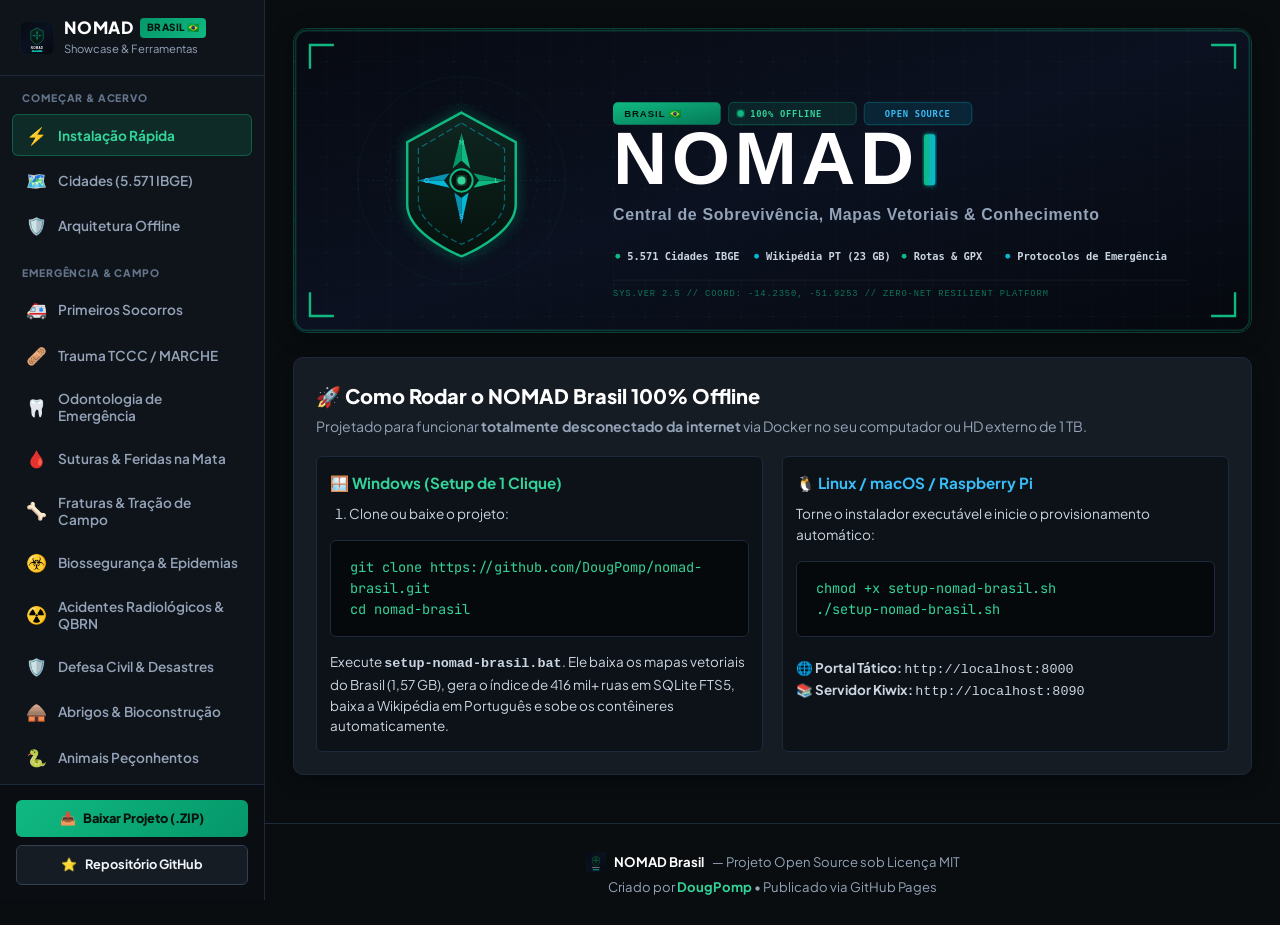
==== docs/index.html @ 7bef00e2 "docs: expand README and interactive GitHub Pages showcase for multi-zim, azimuth ruler, ephemeris an" ====
<!DOCTYPE html>
<html lang="pt-BR">
<head>
  <meta charset="UTF-8">
  <meta name="viewport" content="width=device-width, initial-scale=1.0">

  <!-- Primary Meta Tags & SEO -->
  <title>NOMAD Brasil — Central de Sobrevivência, Mapas & Conhecimento Offline</title>
  <meta name="title" content="NOMAD Brasil — Central de Sobrevivência, Mapas & Conhecimento Offline">
  <meta name="description" content="Central tática de sobrevivência e conhecimento 100% offline. Mapas vetoriais do Brasil (5.571 municípios e 416 mil+ ruas FTS5), estante Multi-ZIM (Wikivoyage, NHS, CDC, FAS), rotas A* + parada Via + corredor 5 km, régua de azimute/rádio, efemérides solar/lunar, LAN QR Code, dossiê A4 e 56 módulos táticos.">
  <meta name="keywords" content="nomad brasil, sobrevivência offline, preparação, mapas offline brasil, 416 mil ruas sqlite fts5, geocodificação reversa utm dms, roteamento offline a*, parada via corredor 5km, estante multi zim wikivoyage nhs cdc, efemerides solar lunar, lan qr code offline, dossie tatico a4, radar de socorro, kiwix wikipedia brasil, primeiros socorros offline, telecomunicações emergência, pmtiles brasil, radio px canal 9, defesa civil brasil, kit 72h">
  <meta name="author" content="DougPomp">
  <meta name="robots" content="index, follow">
  <meta name="theme-color" content="#090d10">
  <link rel="canonical" href="https://dougpomp.github.io/nomad-brasil/">

  <!-- Open Graph / Facebook / WhatsApp / Telegram -->
  <meta property="og:type" content="website">
  <meta property="og:url" content="https://dougpomp.github.io/nomad-brasil/">
  <meta property="og:site_name" content="NOMAD Brasil">
  <meta property="og:title" content="NOMAD Brasil — Central de Sobrevivência, Mapas & Conhecimento Offline">
  <meta property="og:description" content="Ambiente de sobrevivência e preservação de conhecimento 100% desconectado da internet: mapas vetoriais do Brasil, rotas táticas, Wikipédia médica e geral, rádio e protocolos vitais.">
  <meta property="og:image" content="https://dougpomp.github.io/nomad-brasil/og-image.png">
  <meta property="og:image:secure_url" content="https://dougpomp.github.io/nomad-brasil/og-image.png">
  <meta property="og:image:type" content="image/png">
  <meta property="og:image:width" content="1200">
  <meta property="og:image:height" content="630">
  <meta property="og:image:alt" content="NOMAD Brasil - Central de Sobrevivência, Mapas e Conhecimento 100% Offline">
  <meta property="og:locale" content="pt_BR">

  <!-- Twitter / X -->
  <meta name="twitter:card" content="summary_large_image">
  <meta name="twitter:url" content="https://dougpomp.github.io/nomad-brasil/">
  <meta name="twitter:title" content="NOMAD Brasil — Central de Sobrevivência, Mapas & Conhecimento Offline">
  <meta name="twitter:description" content="Central tática de sobrevivência e conhecimento 100% offline com mapas de todo o Brasil, Wikipédia completa e manuais médicos de emergência.">
  <meta name="twitter:image" content="https://dougpomp.github.io/nomad-brasil/og-image.png">
  <meta name="twitter:image:alt" content="NOMAD Brasil Banner">

  <!-- Favicon & Icons -->
  <link rel="icon" type="image/svg+xml" href="logo.svg">
  <link rel="icon" type="image/png" sizes="192x192" href="icon-192.png">
  <link rel="icon" type="image/png" sizes="512x512" href="icon-512.png">
  <link rel="apple-touch-icon" sizes="180x180" href="apple-touch-icon.png">
  <link rel="manifest" href="manifest.json">

  <link rel="preconnect" href="https://fonts.googleapis.com">
  <link rel="preconnect" href="https://fonts.gstatic.com" crossorigin>
  <link href="https://fonts.googleapis.com/css2?family=JetBrains+Mono:wght@400;600;800&family=Plus+Jakarta+Sans:wght@400;600;700;800&display=swap" rel="stylesheet">

  <style>
    :root {
      --bg-dark: #090d10;
      --bg-darker: #06090b;
      --bg-panel: #0f141a;
      --bg-card: #151c24;
      --bg-card-hover: #1c2631;
      --bg-input: #0b1015;

      --text-main: #f1f5f9;
      --text-secondary: #cbd5e1;
      --text-muted: #94a3b8;
      --text-dim: #64748b;

      --accent-green: #10b981;
      --accent-green-dim: rgba(16, 185, 129, 0.14);
      --accent-amber: #f59e0b;
      --accent-amber-dim: rgba(245, 158, 11, 0.14);
      --accent-red: #ef4444;
      --accent-red-dim: rgba(239, 68, 68, 0.14);
      --accent-blue: #3b82f6;
      --accent-cyan: #06b6d4;
      --accent-cyan-dim: rgba(6, 182, 212, 0.14);

      --border: #1e293b;
      --border-light: #334155;

      --sidebar-width: 265px;
      --mobile-header-height: 58px;
      --mobile-bottom-nav-height: 62px;

      --radius-sm: 6px;
      --radius-md: 10px;
      --radius-lg: 14px;

      --shadow-card: 0 4px 20px rgba(0, 0, 0, 0.35);
      --shadow-drawer: 0 16px 40px rgba(0, 0, 0, 0.75);

      --font-sans: 'Plus Jakarta Sans', -apple-system, BlinkMacSystemFont, "Segoe UI", Roboto, sans-serif;
      --font-mono: 'JetBrains Mono', Consolas, monospace;
    }

    *, *::before, *::after { box-sizing: border-box; margin: 0; padding: 0; }

    html, body {
      min-height: 100%;
      background-color: var(--bg-dark);
      color: var(--text-main);
      font-family: var(--font-sans);
      line-height: 1.55;
      -webkit-font-smoothing: antialiased;
      overflow-x: hidden;
    }

    /* Custom Sleek Tactical Scrollbars */
    ::-webkit-scrollbar {
      width: 7px;
      height: 7px;
    }
    ::-webkit-scrollbar-track {
      background: rgba(6, 9, 12, 0.7);
    }
    ::-webkit-scrollbar-thumb {
      background: #1e293b;
      border-radius: 4px;
      border: 1px solid rgba(255, 255, 255, 0.05);
    }
    ::-webkit-scrollbar-thumb:hover {
      background: #10b981;
      box-shadow: 0 0 8px rgba(16, 185, 129, 0.5);
    }

    /* Firefox */
    * {
      scrollbar-width: thin;
      scrollbar-color: #1e293b rgba(6, 9, 12, 0.7);
    }

    /* Sidebar Navigation Specific Custom Tactical Scrollbar */
    .sidebar-nav {
      scrollbar-width: thin;
      scrollbar-color: rgba(16, 185, 129, 0.45) rgba(6, 9, 12, 0.55);
    }
    .sidebar-nav::-webkit-scrollbar {
      width: 6px;
    }
    .sidebar-nav::-webkit-scrollbar-track {
      background: rgba(6, 9, 12, 0.5);
      border-radius: 6px;
      margin: 4px 0;
    }
    .sidebar-nav::-webkit-scrollbar-thumb {
      background: rgba(16, 185, 129, 0.35);
      border-radius: 6px;
      border: 1px solid rgba(16, 185, 129, 0.25);
      box-shadow: inset 0 0 4px rgba(16, 185, 129, 0.2);
      transition: background 0.2s, box-shadow 0.2s, border-color 0.2s;
    }
    .sidebar-nav::-webkit-scrollbar-thumb:hover {
      background: #10b981;
      border-color: #34d399;
      box-shadow: 0 0 10px rgba(16, 185, 129, 0.7);
    }
    .sidebar-nav::-webkit-scrollbar-thumb:active {
      background: #059669;
    }

    button, input, select { font-family: inherit; color: inherit; }
    a { color: inherit; text-decoration: none; }
    .font-mono { font-family: var(--font-mono); }

    /* ==========================================================================
       APP SHELL (FIXED LEFT SIDEBAR ON DESKTOP + RESPONSIVE DRAWER ON MOBILE)
       ========================================================================== */
    .app-shell {
      display: flex;
      min-height: 100vh;
      width: 100%;
    }

    .app-sidebar {
      width: var(--sidebar-width);
      background-color: var(--bg-panel);
      border-right: 1px solid var(--border);
      display: flex;
      flex-direction: column;
      position: fixed;
      top: 0;
      left: 0;
      bottom: 0;
      z-index: 1000;
      transition: transform 0.25s cubic-bezier(0.16, 1, 0.3, 1);
      user-select: none;
    }

    .sidebar-header {
      padding: 1.15rem 1.25rem;
      border-bottom: 1px solid var(--border);
      display: flex;
      align-items: center;
      justify-content: space-between;
      gap: 0.75rem;
    }

    .brand {
      display: flex;
      align-items: center;
      gap: 0.65rem;
    }

    .brand img {
      width: 34px;
      height: 34px;
      flex-shrink: 0;
    }

    .brand-title-row {
      display: flex;
      align-items: center;
      gap: 0.4rem;
    }

    .brand-title {
      font-size: 1.05rem;
      font-weight: 800;
      letter-spacing: 0.04em;
      color: #ffffff;
      line-height: 1.1;
    }

    .brand-badge {
      background: linear-gradient(135deg, #059669 0%, #10b981 100%);
      color: #04130d;
      font-weight: 800;
      font-size: 0.62rem;
      padding: 0.12rem 0.4rem;
      border-radius: 4px;
      letter-spacing: 0.05em;
    }

    .brand-subtitle {
      font-size: 0.7rem;
      color: var(--text-muted);
      margin-top: 2px;
      display: block;
    }

    .sidebar-close-btn {
      display: none;
      background: rgba(255, 255, 255, 0.05);
      border: 1px solid var(--border);
      color: var(--text-muted);
      width: 32px;
      height: 32px;
      border-radius: 6px;
      align-items: center;
      justify-content: center;
      font-size: 1.2rem;
      cursor: pointer;
    }

    .sidebar-nav {
      flex: 1;
      overflow-y: auto;
      padding: 0.85rem 0.75rem;
      display: flex;
      flex-direction: column;
      gap: 1.1rem;
    }

    .nav-group {
      display: flex;
      flex-direction: column;
      gap: 0.2rem;
    }

    .nav-group-label {
      font-size: 0.65rem;
      font-weight: 800;
      text-transform: uppercase;
      letter-spacing: 0.08em;
      color: var(--text-dim);
      padding: 0 0.65rem 0.3rem;
    }

    .demo-tab-btn {
      width: 100%;
      background: transparent;
      border: 1px solid transparent;
      color: var(--text-muted);
      padding: 0.6rem 0.75rem;
      border-radius: var(--radius-sm);
      font-size: 0.85rem;
      font-weight: 600;
      cursor: pointer;
      display: flex;
      align-items: center;
      gap: 0.7rem;
      text-align: left;
      transition: all 0.15s ease;
    }

    .demo-tab-btn .tab-icon {
      font-size: 1.05rem;
      width: 22px;
      text-align: center;
      flex-shrink: 0;
    }

    .demo-tab-btn:hover {
      color: var(--text-main);
      background-color: rgba(255, 255, 255, 0.04);
    }

    .demo-tab-btn.active {
      color: #34d399;
      background-color: var(--accent-green-dim);
      border-color: rgba(16, 185, 129, 0.35);
      font-weight: 700;
    }

    .sidebar-footer {
      padding: 0.95rem 1rem;
      border-top: 1px solid var(--border);
      background-color: rgba(6, 9, 11, 0.5);
      display: flex;
      flex-direction: column;
      gap: 0.5rem;
    }

    .btn-sidebar-action {
      width: 100%;
      padding: 0.55rem 0.85rem;
      border-radius: var(--radius-sm);
      font-size: 0.8rem;
      font-weight: 700;
      display: flex;
      align-items: center;
      justify-content: center;
      gap: 0.45rem;
      transition: all 0.15s ease;
    }

    .btn-sidebar-action.primary {
      background: linear-gradient(135deg, #10b981, #059669);
      color: #04130d;
      font-weight: 800;
    }

    .btn-sidebar-action.secondary {
      background: var(--bg-card);
      border: 1px solid var(--border-light);
      color: var(--text-main);
    }

    .sidebar-backdrop {
      position: fixed;
      inset: 0;
      background: rgba(0, 0, 0, 0.65);
      backdrop-filter: blur(4px);
      z-index: 995;
      opacity: 0;
      pointer-events: none;
      transition: opacity 0.25s ease;
    }
    .sidebar-backdrop.open {
      opacity: 1;
      pointer-events: auto;
    }

    /* Mobile Header (< 1024px) */
    .mobile-topbar {
      display: none;
      position: fixed;
      top: 0;
      left: 0;
      right: 0;
      height: var(--mobile-header-height);
      background: rgba(15, 20, 26, 0.96);
      backdrop-filter: blur(12px);
      border-bottom: 1px solid var(--border);
      padding: 0 1rem;
      align-items: center;
      justify-content: space-between;
      z-index: 900;
    }

    .mobile-menu-btn {
      background: var(--bg-card);
      border: 1px solid var(--border-light);
      color: var(--text-main);
      width: 38px;
      height: 38px;
      border-radius: 8px;
      display: flex;
      align-items: center;
      justify-content: center;
      font-size: 1.15rem;
      cursor: pointer;
    }

    /* Mobile Bottom Quick Bar (< 768px) */
    .mobile-bottom-nav {
      display: none;
      position: fixed;
      bottom: 0;
      left: 0;
      right: 0;
      height: var(--mobile-bottom-nav-height);
      background: rgba(15, 20, 26, 0.98);
      backdrop-filter: blur(12px);
      border-top: 1px solid var(--border);
      z-index: 900;
      grid-template-columns: repeat(5, 1fr);
      padding: 0.25rem;
    }

    .mobile-bottom-btn {
      background: transparent;
      border: none;
      color: var(--text-muted);
      display: flex;
      flex-direction: column;
      align-items: center;
      justify-content: center;
      gap: 0.15rem;
      font-size: 0.65rem;
      font-weight: 600;
      border-radius: 6px;
      cursor: pointer;
    }
    .mobile-bottom-btn.active {
      color: var(--accent-green);
      font-weight: 700;
    }

    /* Main Content Area */
    .main-content {
      flex: 1;
      margin-left: var(--sidebar-width);
      min-width: 0;
      display: flex;
      flex-direction: column;
    }

    .container {
      max-width: 1120px;
      width: 100%;
      margin: 0 auto;
      padding: 1.75rem 1.75rem 3rem;
      display: flex;
      flex-direction: column;
      gap: 1.5rem;
    }

    .hero-banner {
      width: 100%;
      border-radius: var(--radius-lg);
      overflow: hidden;
      border: 1px solid rgba(16, 185, 129, 0.3);
      box-shadow: var(--shadow-card);
    }

    .hero-banner img {
      width: 100%;
      height: auto;
      display: block;
    }

    /* Tab Panes */
    .tab-pane { display: none; }
    .tab-pane.active { display: flex; flex-direction: column; gap: 1.25rem; animation: fadeIn 0.2s ease-out; }

    @keyframes fadeIn {
      from { opacity: 0; transform: translateY(4px); }
      to { opacity: 1; transform: translateY(0); }
    }

    /* Cards & Grids */
    .card {
      background: var(--bg-card);
      border: 1px solid var(--border);
      border-radius: var(--radius-md);
      padding: 1.35rem;
      box-shadow: var(--shadow-card);
    }

    .card-title {
      font-size: 1.25rem;
      font-weight: 800;
      color: #ffffff;
      margin-bottom: 0.35rem;
      display: flex;
      align-items: center;
      gap: 0.5rem;
    }

    .card-subtitle {
      color: var(--text-muted);
      font-size: 0.88rem;
      margin-bottom: 1.15rem;
    }

    .grid-2 {
      display: grid;
      grid-template-columns: repeat(2, 1fr);
      gap: 1.15rem;
    }

    .grid-3 {
      display: grid;
      grid-template-columns: repeat(3, 1fr);
      gap: 1rem;
    }

    /* Inputs & Tactical Selects */
    select, select.tactical-select, .tactical-select, .form-select, select.route-input,
    input[type="number"], input[type="text"], input[type="search"], .tactical-input, input.tactical-input,
    .route-input, .search-input, .form-input {
      width: 100%;
      box-sizing: border-box;
      background-color: #0b0f14;
      border: 1px solid #2a3746;
      padding: 0.6rem 0.85rem;
      border-radius: var(--radius-sm);
      color: #f1f5f9;
      font-size: 0.84rem;
      font-family: inherit;
      outline: none;
      box-shadow: inset 0 1px 3px rgba(0, 0, 0, 0.5);
      transition: border-color 0.15s ease, box-shadow 0.15s ease, background-color 0.15s ease;
    }

    select, select.tactical-select, .tactical-select, .form-select, select.route-input {
      appearance: none;
      -webkit-appearance: none;
      -moz-appearance: none;
      background-color: #0b0f14;
      background-image: url("data:image/svg+xml,%3Csvg xmlns='http://www.w3.org/2000/svg' width='16' height='16' viewBox='0 0 24 24' fill='none' stroke='%2310b981' stroke-width='2.5' stroke-linecap='round' stroke-linejoin='round'%3E%3Cpolyline points='6 9 12 15 18 9'%3E%3C/polyline%3E%3C/svg%3E");
      background-repeat: no-repeat;
      background-position: right 0.75rem center;
      background-size: 1rem 1rem;
      padding-right: 2.2rem;
      cursor: pointer;
    }

    select:hover, select.tactical-select:hover, .tactical-select:hover, .form-select:hover,
    input[type="number"]:hover, input[type="text"]:hover, .tactical-input:hover, input.tactical-input:hover,
    .route-input:hover, .search-input:hover {
      border-color: rgba(16, 185, 129, 0.55);
    }

    select:focus, select.tactical-select:focus, .tactical-select:focus, .form-select:focus,
    input[type="number"]:focus, input[type="text"]:focus, .tactical-input:focus, input.tactical-input:focus,
    .route-input:focus, .search-input:focus {
      border-color: #10b981;
      background-color: #0e141b;
      box-shadow: 0 0 0 2px rgba(16, 185, 129, 0.25), inset 0 1px 3px rgba(0, 0, 0, 0.5);
    }

    select option {
      background-color: #0b0f14 !important;
      color: #f1f5f9 !important;
      padding: 0.55rem;
    }

    select option:checked, select option:hover {
      background-color: #164e63 !important;
      color: #38bdf8 !important;
    }

    select option:checked, select option:hover {
      background-color: #164e63 !important;
      color: #38bdf8 !important;
    }

    .stat-label {
      font-size: 0.68rem;
      font-weight: 700;
      color: var(--text-muted);
      text-transform: uppercase;
      letter-spacing: 0.05em;
      display: block;
      margin-bottom: 0.3rem;
    }

    .chip-btn {
      background: rgba(255, 255, 255, 0.05);
      border: 1px solid var(--border-light);
      color: var(--text-secondary);
      padding: 0.38rem 0.75rem;
      border-radius: 999px;
      font-size: 0.76rem;
      font-weight: 600;
      cursor: pointer;
      transition: all 0.15s ease;
    }
    .chip-btn:hover { color: #fff; border-color: var(--accent-green); }
    .chip-btn.chip-highlight {
      background: var(--accent-green-dim);
      border-color: var(--accent-green);
      color: #34d399;
      font-weight: 700;
    }

    /* Search Dropdown */
    .search-box { position: relative; margin-bottom: 1rem; }
    .city-dropdown {
      position: absolute;
      top: 100%;
      left: 0;
      right: 0;
      background: var(--bg-panel);
      border: 1px solid var(--border-light);
      border-radius: var(--radius-sm);
      margin-top: 4px;
      max-height: 260px;
      overflow-y: auto;
      z-index: 50;
      display: none;
      box-shadow: var(--shadow-drawer);
    }
    .city-item {
      padding: 0.65rem 0.9rem;
      cursor: pointer;
      border-bottom: 1px solid var(--border);
      display: flex;
      justify-content: space-between;
      align-items: center;
      font-size: 0.86rem;
    }
    .city-item:hover { background: var(--bg-card-hover); color: #34d399; }

    /* Intel & Metric Cards */
    .intel-grid {
      display: grid;
      grid-template-columns: repeat(auto-fit, minmax(200px, 1fr));
      gap: 0.85rem;
    }
    .intel-card, .metric-card {
      background: rgba(9, 13, 16, 0.65);
      border: 1px solid var(--border);
      padding: 0.85rem;
      border-radius: var(--radius-sm);
      display: flex;
      flex-direction: column;
      gap: 0.2rem;
    }
    .intel-label, .metric-title {
      font-size: 0.65rem;
      color: var(--text-dim);
      font-weight: 700;
      letter-spacing: 0.05em;
      text-transform: uppercase;
    }
    .intel-val, .metric-value {
      font-size: 1.1rem;
      font-weight: 800;
      color: #ffffff;
    }

    .route-metrics-grid {
      display: grid;
      grid-template-columns: repeat(2, 1fr);
      gap: 0.65rem;
    }

    .install-box {
      background: var(--bg-darker);
      border: 1px solid var(--border);
      padding: 1rem 1.15rem;
      border-radius: var(--radius-sm);
      font-family: var(--font-mono);
      color: #34d399;
      font-size: 0.85rem;
      overflow-x: auto;
      margin: 0.75rem 0;
    }

    .protocol-grid {
      display: grid;
      grid-template-columns: repeat(auto-fit, minmax(290px, 1fr));
      gap: 0.9rem;
    }
    .protocol-card {
      background: rgba(9, 13, 16, 0.65);
      border: 1px solid var(--border);
      padding: 1.1rem;
      border-radius: var(--radius-sm);
    }
    .protocol-badge {
      display: inline-block;
      padding: 0.18rem 0.5rem;
      font-size: 0.63rem;
      font-weight: 800;
      border-radius: 4px;
      margin-bottom: 0.45rem;
      background: var(--accent-red-dim);
      color: #f87171;
      text-transform: uppercase;
    }

    /* Tables */
    .table-responsive {
      width: 100%;
      overflow-x: auto;
      border: 1px solid var(--border);
      border-radius: var(--radius-sm);
    }
    .tactical-table {
      width: 100%;
      border-collapse: collapse;
      text-align: left;
      font-size: 0.8rem;
    }
    .tactical-table th {
      background: rgba(9, 13, 16, 0.75);
      color: var(--text-muted);
      font-size: 0.68rem;
      font-weight: 800;
      text-transform: uppercase;
      padding: 0.65rem 0.85rem;
      border-bottom: 1px solid var(--border);
    }
    .tactical-table td {
      padding: 0.6rem 0.85rem;
      border-bottom: 1px solid rgba(255, 255, 255, 0.05);
      color: var(--text-secondary);
    }

    /* Printable A4 Card */
    .printable-card-wrap {
      display: grid;
      grid-template-columns: repeat(2, 1fr);
      gap: 1.25rem;
      background: #ffffff;
      color: #000000;
      padding: 1.75rem;
      border-radius: var(--radius-md);
    }
    .pocket-quadrant {
      border: 2px dashed #334155;
      padding: 1rem;
      border-radius: 6px;
      background: #f8fafc;
      min-height: 270px;
    }
    .pocket-header {
      display: flex;
      justify-content: space-between;
      border-bottom: 2px solid #0f172a;
      padding-bottom: 0.35rem;
      margin-bottom: 0.5rem;
      font-size: 0.82rem;
      font-weight: 800;
      color: #0f172a;
    }

    /* Optical SOS Overlay */
    .optical-sos-overlay {
      position: fixed;
      inset: 0;
      z-index: 99999;
      background: #000;
      display: flex;
      align-items: center;
      justify-content: center;
      cursor: pointer;
    }
    .flash-white { background: #fff !important; }

    /* Compass Styles */
    .compass-dial-wrap {
      display: flex;
      justify-content: center;
      align-items: center;
      margin: 1.5rem 0;
    }
    .compass-ring {
      position: relative;
      width: 170px;
      height: 170px;
      border-radius: 50%;
      border: 4px solid #1e293b;
      box-shadow: inset 0 0 15px rgba(0, 0, 0, 0.8), 0 0 15px rgba(16, 185, 129, 0.15);
      background: radial-gradient(circle, #0d151c 0%, #06090c 100%);
      display: flex;
      align-items: center;
      justify-content: center;
    }
    .compass-needle {
      position: absolute;
      top: 50%;
      left: 50%;
      width: 4px;
      height: 60px;
      transform-origin: 50% 100%;
      transform: translate(-50%, -100%) rotate(0deg);
      transition: transform 0.15s ease-out;
      z-index: 4;
    }
    .compass-needle::before {
      content: '';
      position: absolute;
      top: 0;
      left: -8px;
      width: 0;
      height: 0;
      border-left: 10px solid transparent;
      border-right: 10px solid transparent;
      border-bottom: 35px solid #ef4444;
    }
    .compass-needle::after {
      content: '';
      position: absolute;
      bottom: -35px;
      left: -8px;
      width: 0;
      height: 0;
      border-left: 10px solid transparent;
      border-right: 10px solid transparent;
      border-top: 35px solid #38bdf8;
    }
    .compass-center-pivot {
      position: absolute;
      width: 14px;
      height: 14px;
      background: #ffffff;
      border: 3px solid #10b981;
      border-radius: 50%;
      z-index: 5;
    }
    .compass-label-cardinal {
      position: absolute;
      font-family: var(--font-mono);
      font-size: 0.8rem;
      font-weight: 900;
    }
    .compass-n { top: 6px; left: calc(50% - 6px); color: #ef4444; }
    .compass-s { bottom: 6px; left: calc(50% - 6px); color: #38bdf8; }
    .compass-e { right: 8px; top: calc(50% - 8px); color: #cbd5e1; }
    .compass-w { left: 8px; top: calc(50% - 8px); color: #cbd5e1; }

    /* BOB Checklist Styles */
    .bob-category-header {
      display: flex;
      align-items: center;
      justify-content: space-between;
      padding: 0.65rem 0.85rem;
      background: rgba(255, 255, 255, 0.03);
      border-radius: var(--radius-sm);
      font-size: 0.82rem;
      font-weight: 800;
      color: #ffffff;
      margin-bottom: 0.5rem;
      border-left: 3px solid var(--accent-green);
    }
    .bob-item-row {
      display: flex;
      align-items: center;
      gap: 0.65rem;
      padding: 0.45rem 0.65rem;
      border-bottom: 1px solid rgba(255, 255, 255, 0.04);
      font-size: 0.8rem;
      cursor: pointer;
      transition: background 0.12s ease;
    }
    .bob-item-row:hover {
      background: rgba(255, 255, 255, 0.02);
    }
    .bob-item-row input[type="checkbox"] {
      accent-color: var(--accent-green);
      width: 16px;
      height: 16px;
      cursor: pointer;
    }
    .bob-item-weight {
      font-family: var(--font-mono);
      font-size: 0.72rem;
      color: var(--accent-amber);
      margin-left: auto;
    }

    /* Water filter styles */
    .water-filter-column {
      display: flex;
      flex-direction: column;
      gap: 3px;
      background: rgba(0, 0, 0, 0.4);
      padding: 8px;
      border-radius: var(--radius-sm);
      border: 1px solid var(--border);
    }
    .filter-layer-row {
      display: flex;
      align-items: center;
      justify-content: space-between;
      padding: 8px 12px;
      border-radius: 4px;
      font-size: 0.76rem;
      font-weight: 700;
    }
    .layer-gravel { background: #334155; color: #f1f5f9; border-left: 4px solid #94a3b8; }
    .layer-coarse-sand { background: #451a03; color: #fde68a; border-left: 4px solid #f59e0b; }
    .layer-fine-sand { background: #78350f; color: #fef3c7; border-left: 4px solid #d97706; }
    .layer-charcoal { background: #0f172a; color: #cbd5e1; border-left: 4px solid #38bdf8; border: 1px solid rgba(56, 189, 248, 0.2); }
    .layer-cloth { background: #1e293b; color: #34d399; border-left: 4px solid #10b981; }

    .step-number-badge {
      display: inline-flex;
      align-items: center;
      justify-content: center;
      width: 22px;
      height: 22px;
      border-radius: 50%;
      background: var(--accent-green-dim);
      color: #34d399;
      font-size: 0.72rem;
      font-weight: 900;
      flex-shrink: 0;
    }

    .storm-display-box {
      background: radial-gradient(circle, #0f172a 0%, #06090c 100%);
      border: 1px solid var(--border);
      border-radius: var(--radius-md);
      padding: 1.5rem 1rem;
      text-align: center;
    }
    .storm-km-val {
      font-family: var(--font-mono);
      font-size: 2.75rem;
      font-weight: 900;
      color: #38bdf8;
      letter-spacing: -0.02em;
    }

    footer {
      border-top: 1px solid var(--border);
      padding: 1.75rem 1.5rem;
      text-align: center;
      color: var(--text-muted);
      font-size: 0.82rem;
      margin-top: auto;
    }

    /* Responsive Breakpoints */
    @media (max-width: 1024px) {
      .app-sidebar {
        transform: translateX(-100%);
        box-shadow: var(--shadow-drawer);
      }
      .app-sidebar.open {
        transform: translateX(0);
      }
      .sidebar-close-btn {
        display: flex;
      }
      .mobile-topbar {
        display: flex;
      }
      .main-content {
        margin-left: 0;
        padding-top: var(--mobile-header-height);
      }
    }

    @media (max-width: 768px) {
      .mobile-bottom-nav {
        display: grid;
      }
      .main-content {
        padding-bottom: var(--mobile-bottom-nav-height);
      }
      .container {
        padding: 1.15rem 1rem 2rem;
      }
      .grid-2, .grid-3, .printable-card-wrap {
        grid-template-columns: 1fr;
      }
    }

    @media print {
      .app-sidebar, .mobile-topbar, .mobile-bottom-nav, footer { display: none !important; }
      .main-content { margin: 0 !important; padding: 0 !important; }
      body { background: #fff !important; color: #000 !important; }
      .printable-card-wrap { padding: 0; grid-template-columns: repeat(2, 1fr); }
    }
  </style>
</head>
<body>

  <div class="app-shell">

    <!-- Mobile Backdrop -->
    <div id="sidebar-backdrop" class="sidebar-backdrop" onclick="toggleMobileSidebar(false)"></div>

    <!-- Mobile Top Bar (< 1024px) -->
    <header class="mobile-topbar">
      <div style="display: flex; align-items: center; gap: 0.75rem;">
        <button type="button" class="mobile-menu-btn" onclick="toggleMobileSidebar(true)" aria-label="Abrir Menu">
          ☰
        </button>
        <div class="brand">
          <img src="logo.svg" alt="NOMAD Logo">
          <div>
            <div class="brand-title-row">
              <span class="brand-title">NOMAD</span>
              <span class="brand-badge">BRASIL 🇧🇷</span>
            </div>
          </div>
        </div>
      </div>

      <a href="https://github.com/DougPomp/nomad-brasil" target="_blank" class="chip-btn chip-highlight">
        ⭐ GitHub
      </a>
    </header>

    <!-- Left Sidebar (Fixed on Desktop, Drawer on Mobile) -->
    <aside id="app-sidebar" class="app-sidebar">
      <div class="sidebar-header">
        <a href="#" class="brand">
          <img src="logo.svg" alt="NOMAD Logo">
          <div>
            <div class="brand-title-row">
              <span class="brand-title">NOMAD</span>
              <span class="brand-badge">BRASIL 🇧🇷</span>
            </div>
            <span class="brand-subtitle">Showcase &amp; Ferramentas</span>
          </div>
        </a>
        <button type="button" class="sidebar-close-btn" onclick="toggleMobileSidebar(false)">&times;</button>
      </div>

      <nav class="sidebar-nav" role="tablist">
        <div class="nav-group">
          <div class="nav-group-label">Começar &amp; Acervo</div>
          <button type="button" class="demo-tab-btn active" data-demo-tab="quickstart" onclick="switchDemoTab('quickstart')">
            <span class="tab-icon">⚡</span>
            <span>Instalação Rápida</span>
          </button>
          <button type="button" class="demo-tab-btn" data-demo-tab="cities" onclick="switchDemoTab('cities')">
            <span class="tab-icon">🗺️</span>
            <span>Cidades (5.571 IBGE)</span>
          </button>
          <button type="button" class="demo-tab-btn" data-demo-tab="offline" onclick="switchDemoTab('offline')">
            <span class="tab-icon">🛡️</span>
            <span>Arquitetura Offline</span>
          </button>
        </div>

        <div class="nav-group">
          <div class="nav-group-label">Emergência &amp; Campo</div>
          <button type="button" class="demo-tab-btn" data-demo-tab="emergencies" onclick="switchDemoTab('emergencies')">
            <span class="tab-icon">🚑</span>
            <span>Primeiros Socorros</span>
          </button>
          <button type="button" class="demo-tab-btn" data-demo-tab="tccc" onclick="switchDemoTab('tccc')">
            <span class="tab-icon">🩹</span>
            <span>Trauma TCCC / MARCHE</span>
          </button>
          <button type="button" class="demo-tab-btn" data-demo-tab="dental" onclick="switchDemoTab('dental')">
            <span class="tab-icon">🦷</span>
            <span>Odontologia de Emergência</span>
          </button>
          <button type="button" class="demo-tab-btn" data-demo-tab="woundcare" onclick="switchDemoTab('woundcare')">
            <span class="tab-icon">🩸</span>
            <span>Suturas &amp; Feridas na Mata</span>
          </button>
          <button type="button" class="demo-tab-btn" data-demo-tab="orthopedics" onclick="switchDemoTab('orthopedics')">
            <span class="tab-icon">🦴</span>
            <span>Fraturas &amp; Tração de Campo</span>
          </button>
          <button type="button" class="demo-tab-btn" data-demo-tab="biosecurity" onclick="switchDemoTab('biosecurity')">
            <span class="tab-icon">☣️</span>
            <span>Biossegurança &amp; Epidemias</span>
          </button>
          <button type="button" class="demo-tab-btn" data-demo-tab="radiological" onclick="switchDemoTab('radiological')">
            <span class="tab-icon">☢️</span>
            <span>Acidentes Radiológicos &amp; QBRN</span>
          </button>
          <button type="button" class="demo-tab-btn" data-demo-tab="disasters" onclick="switchDemoTab('disasters')">
            <span class="tab-icon">🛡️</span>
            <span>Defesa Civil &amp; Desastres</span>
          </button>
          <button type="button" class="demo-tab-btn" data-demo-tab="shelter" onclick="switchDemoTab('shelter')">
            <span class="tab-icon">🛖</span>
            <span>Abrigos &amp; Bioconstrução</span>
          </button>
          <button type="button" class="demo-tab-btn" data-demo-tab="venomous" onclick="switchDemoTab('venomous')">
            <span class="tab-icon">🐍</span>
            <span>Animais Peçonhentos</span>
          </button>
          <button type="button" class="demo-tab-btn" data-demo-tab="plants" onclick="switchDemoTab('plants')">
            <span class="tab-icon">🌾</span>
            <span>Plantas &amp; PANC</span>
          </button>
          <button type="button" class="demo-tab-btn" data-demo-tab="water" onclick="switchDemoTab('water')">
            <span class="tab-icon">🌊</span>
            <span>Água &amp; Saneamento</span>
          </button>
          <button type="button" class="demo-tab-btn" data-demo-tab="well" onclick="switchDemoTab('well')">
            <span class="tab-icon">💧</span>
            <span>Poço Caipira &amp; Carneiro</span>
          </button>
          <button type="button" class="demo-tab-btn" data-demo-tab="fire" onclick="switchDemoTab('fire')">
            <span class="tab-icon">🔥</span>
            <span>Fogo &amp; Fogueira Dakota</span>
          </button>
          <button type="button" class="demo-tab-btn" data-demo-tab="traps" onclick="switchDemoTab('traps')">
            <span class="tab-icon">🏹</span>
            <span>Pesca &amp; Armadilhas</span>
          </button>
          <button type="button" class="demo-tab-btn" data-demo-tab="k9" onclick="switchDemoTab('k9')">
            <span class="tab-icon">🐕</span>
            <span>Cinotécnica &amp; APH Canino</span>
          </button>
          <button type="button" class="demo-tab-btn" data-demo-tab="asf" onclick="switchDemoTab('asf')">
            <span class="tab-icon">🐝</span>
            <span>Apicultura &amp; Abelhas ASF</span>
          </button>
          <button type="button" class="demo-tab-btn" data-demo-tab="aquaponics" onclick="switchDemoTab('aquaponics')">
            <span class="tab-icon">🐟</span>
            <span>Piscicultura &amp; Aquaponia</span>
          </button>
          <button type="button" class="demo-tab-btn" data-demo-tab="knots" onclick="switchDemoTab('knots')">
            <span class="tab-icon">🪢</span>
            <span>Nós &amp; Amarrações</span>
          </button>
          <button type="button" class="demo-tab-btn" data-demo-tab="morse" onclick="switchDemoTab('morse')">
            <span class="tab-icon">🚨</span>
            <span>Morse &amp; Farol SOS</span>
          </button>
          <button type="button" class="demo-tab-btn" data-demo-tab="telecom" onclick="switchDemoTab('telecom')">
            <span class="tab-icon">📻</span>
            <span>Rádio &amp; Antenas</span>
          </button>
          <button type="button" class="demo-tab-btn" data-demo-tab="pacecomms" onclick="switchDemoTab('pacecomms')">
            <span class="tab-icon">📶</span>
            <span>Protocolo PACE &amp; Rádio</span>
          </button>
          <button type="button" class="demo-tab-btn" data-demo-tab="comms" onclick="switchDemoTab('comms')">
            <span class="tab-icon">📢</span>
            <span>Código Q &amp; ICAO</span>
          </button>
          <button type="button" class="demo-tab-btn" data-demo-tab="satellites" onclick="switchDemoTab('satellites')">
            <span class="tab-icon">🛰️</span>
            <span>Satélites NOAA &amp; Luar</span>
          </button>
          <button type="button" class="demo-tab-btn" data-demo-tab="cipher" onclick="switchDemoTab('cipher')">
            <span class="tab-icon">🔐</span>
            <span>Cifra &amp; Código Tático</span>
          </button>
          <button type="button" class="demo-tab-btn" data-demo-tab="navigation" onclick="switchDemoTab('navigation')">
            <span class="tab-icon">🧭</span>
            <span>Bússola &amp; Orientação</span>
          </button>
          <button type="button" class="demo-tab-btn" data-demo-tab="celestial" onclick="switchDemoTab('celestial')">
            <span class="tab-icon">✨</span>
            <span>Navegação Celeste (Cruzeiro)</span>
          </button>
          <button type="button" class="demo-tab-btn" data-demo-tab="topography" onclick="switchDemoTab('topography')">
            <span class="tab-icon">📐</span>
            <span>Topografia &amp; Triangulação</span>
          </button>
          <button type="button" class="demo-tab-btn" data-demo-tab="march" onclick="switchDemoTab('march')">
            <span class="tab-icon">🥾</span>
            <span>Calculadora de Marcha</span>
          </button>
          <button type="button" class="demo-tab-btn" data-demo-tab="tracking" onclick="switchDemoTab('tracking')">
            <span class="tab-icon">🐾</span>
            <span>Sinais de Pista &amp; Rastreio</span>
          </button>
          <button type="button" class="demo-tab-btn" data-demo-tab="weather" onclick="switchDemoTab('weather')">
            <span class="tab-icon">⛈️</span>
            <span>Meteorologia &amp; Nuvens</span>
          </button>
        </div>

        <div class="nav-group">
          <div class="nav-group-label">Logística &amp; Apoio</div>
          <button type="button" class="demo-tab-btn" data-demo-tab="solar" onclick="switchDemoTab('solar')">
            <span class="tab-icon">⚡</span>
            <span>Energia Solar 12V</span>
          </button>
          <button type="button" class="demo-tab-btn" data-demo-tab="altenergy" onclick="switchDemoTab('altenergy')">
            <span class="tab-icon">🔋</span>
            <span>Baterias 18650 &amp; Geradores</span>
          </button>
          <button type="button" class="demo-tab-btn" data-demo-tab="faraday" onclick="switchDemoTab('faraday')">
            <span class="tab-icon">🛡️</span>
            <span>Gaiola Faraday &amp; Digital</span>
          </button>
          <button type="button" class="demo-tab-btn" data-demo-tab="gasifier" onclick="switchDemoTab('gasifier')">
            <span class="tab-icon">⚡</span>
            <span>Gasogênio &amp; Motores a Lenha</span>
          </button>
          <button type="button" class="demo-tab-btn" data-demo-tab="bob" onclick="switchDemoTab('bob')">
            <span class="tab-icon">🎒</span>
            <span>Mochila 72h (BOB)</span>
          </button>
          <button type="button" class="demo-tab-btn" data-demo-tab="pef" onclick="switchDemoTab('pef')">
            <span class="tab-icon">👨‍👩‍👧‍👦</span>
            <span>Plano Familiar (PEF)</span>
          </button>
          <button type="button" class="demo-tab-btn" data-demo-tab="perimeter" onclick="switchDemoTab('perimeter')">
            <span class="tab-icon">🛡️</span>
            <span>Segurança Perimetral</span>
          </button>
          <button type="button" class="demo-tab-btn" data-demo-tab="fortification" onclick="switchDemoTab('fortification')">
            <span class="tab-icon">🏰</span>
            <span>Fortificação &amp; Abrigo Seguro</span>
          </button>
          <button type="button" class="demo-tab-btn" data-demo-tab="grayman" onclick="switchDemoTab('grayman')">
            <span class="tab-icon">👤</span>
            <span>Evasão Urbana (Gray Man)</span>
          </button>
          <button type="button" class="demo-tab-btn" data-demo-tab="vehicle" onclick="switchDemoTab('vehicle')">
            <span class="tab-icon">🚗</span>
            <span>Mecânica &amp; 4x4</span>
          </button>
          <button type="button" class="demo-tab-btn" data-demo-tab="foodpres" onclick="switchDemoTab('foodpres')">
            <span class="tab-icon">🥫</span>
            <span>Conservação Alimentos</span>
          </button>
          <button type="button" class="demo-tab-btn" data-demo-tab="bread" onclick="switchDemoTab('bread')">
            <span class="tab-icon">🍞</span>
            <span>Panificação &amp; Levain</span>
          </button>
          <button type="button" class="demo-tab-btn" data-demo-tab="seeds" onclick="switchDemoTab('seeds')">
            <span class="tab-icon">🌱</span>
            <span>Sementes &amp; Hortas de Crise</span>
          </button>
          <button type="button" class="demo-tab-btn" data-demo-tab="chem" onclick="switchDemoTab('chem')">
            <span class="tab-icon">🧪</span>
            <span>Química Prática &amp; Sabão</span>
          </button>
          <button type="button" class="demo-tab-btn" data-demo-tab="bladecare" onclick="switchDemoTab('bladecare')">
            <span class="tab-icon">🔪</span>
            <span>Cutelaria &amp; Afiação</span>
          </button>
          <button type="button" class="demo-tab-btn" data-demo-tab="tanning" onclick="switchDemoTab('tanning')">
            <span class="tab-icon">🏕️</span>
            <span>Curtume Rústico &amp; Couro</span>
          </button>
          <button type="button" class="demo-tab-btn" data-demo-tab="blacksmith" onclick="switchDemoTab('blacksmith')">
            <span class="tab-icon">⚒️</span>
            <span>Forja &amp; Ferraria Rústica</span>
          </button>
          <button type="button" class="demo-tab-btn" data-demo-tab="charcoal" onclick="switchDemoTab('charcoal')">
            <span class="tab-icon">🧪</span>
            <span>Carvão Ativado &amp; Filtros</span>
          </button>
          <button type="button" class="demo-tab-btn" data-demo-tab="rationing" onclick="switchDemoTab('rationing')">
            <span class="tab-icon">🍲</span>
            <span>Racionamento &amp; Água</span>
          </button>
          <button type="button" class="demo-tab-btn" data-demo-tab="pocketcard" onclick="switchDemoTab('pocketcard')">
            <span class="tab-icon">📄</span>
            <span>Cartão de Bolso A4</span>
          </button>
          <button type="button" class="demo-tab-btn" data-demo-tab="export" onclick="switchDemoTab('export')">
            <span class="tab-icon">📥</span>
            <span>Pacote Portátil Offline</span>
          </button>
        </div>
      </nav>

      <div class="sidebar-footer">
        <a href="https://github.com/DougPomp/nomad-brasil/archive/refs/heads/main.zip" class="btn-sidebar-action primary">
          <span>📥</span> Baixar Projeto (.ZIP)
        </a>
        <a href="https://github.com/DougPomp/nomad-brasil" target="_blank" class="btn-sidebar-action secondary">
          <span>⭐</span> Repositório GitHub
        </a>
      </div>
    </aside>

    <!-- Main Viewport -->
    <div class="main-content">
      <main class="container">

        <!-- Hero Banner -->
        <div class="hero-banner">
          <img src="banner.svg" alt="NOMAD Brasil - Central de Sobrevivência, Mapas e Conhecimento 100% Offline">
        </div>

        <!-- TAB 1: QUICKSTART -->
        <section class="tab-pane active" id="tab-quickstart">
          <div class="card">
            <h2 class="card-title">🚀 Como Rodar o NOMAD Brasil 100% Offline</h2>
            <p class="card-subtitle">
              Projetado para funcionar <strong>totalmente desconectado da internet</strong> via Docker no seu computador ou HD externo de 1 TB.
            </p>

            <div class="grid-2">
              <div class="metric-card">
                <h3 style="color: #34d399; font-size: 0.95rem; margin-bottom: 0.35rem;">🪟 Windows (Setup de 1 Clique)</h3>
                <ol style="padding-left: 1.15rem; color: var(--text-secondary); font-size: 0.85rem;">
                  <li>Clone ou baixe o projeto:</li>
                </ol>
                <div class="install-box">git clone https://github.com/DougPomp/nomad-brasil.git<br>cd nomad-brasil</div>
                <div style="font-size: 0.84rem; color: var(--text-secondary);">
                  Execute <strong><code>setup-nomad-brasil.bat</code></strong>. Ele baixa os mapas vetoriais do Brasil (1,57 GB), gera o índice de 416 mil+ ruas em SQLite FTS5, baixa a Wikipédia em Português e sobe os contêineres automaticamente.
                </div>
              </div>

              <div class="metric-card">
                <h3 style="color: #38bdf8; font-size: 0.95rem; margin-bottom: 0.35rem;">🐧 Linux / macOS / Raspberry Pi</h3>
                <div style="font-size: 0.85rem; color: var(--text-secondary);">
                  Torne o instalador executável e inicie o provisionamento automático:
                </div>
                <div class="install-box">chmod +x setup-nomad-brasil.sh<br>./setup-nomad-brasil.sh</div>
                <div style="font-size: 0.84rem; color: var(--text-secondary); margin-top: 0.35rem;">
                  🌐 <strong>Portal Tático:</strong> <code>http://localhost:8000</code><br>
                  📚 <strong>Servidor Kiwix:</strong> <code>http://localhost:8090</code>
                </div>
              </div>
            </div>
          </div>
        </section>

        <!-- TAB 2: CITY INTEL -->
        <section class="tab-pane" id="tab-cities">
          <div class="card">
            <h2 class="card-title">🔍 Consulta Geodésica Municipal (5.571 Cidades IBGE)</h2>
            <p class="card-subtitle">
              Experimente a busca instantânea com coordenadas GPS, código IBGE, prefixo DDD e distância até a capital estadual.
            </p>

            <div class="search-box">
              <input type="text" id="city-search-input" class="search-input" placeholder="Digite o nome de qualquer município brasileiro (ex: São Paulo, Campinas, Manaus, Curitiba)..." oninput="filterCities()">
              <div id="city-dropdown" class="city-dropdown"></div>
            </div>

            <div id="city-intel-result" style="display: none;">
              <div class="intel-grid">
                <div class="intel-card">
                  <span class="intel-label">MUNICÍPIO / UF</span>
                  <div class="intel-val" id="intel-city-name">-</div>
                </div>
                <div class="intel-card">
                  <span class="intel-label">CÓDIGO IBGE</span>
                  <div class="intel-val font-mono" id="intel-city-ibge">-</div>
                </div>
                <div class="intel-card">
                  <span class="intel-label">PREFIXO DDD</span>
                  <div class="intel-val font-mono" style="color: #34d399;" id="intel-city-ddd">-</div>
                </div>
                <div class="intel-card">
                  <span class="intel-label">DISTÂNCIA CAPITAL</span>
                  <div class="intel-val font-mono" style="color: #fbbf24;" id="intel-city-dist">-</div>
                </div>
                <div class="intel-card">
                  <span class="intel-label">COORDENADAS DECIMAIS</span>
                  <div class="intel-val font-mono" style="font-size: 0.92rem;" id="intel-city-coords">-</div>
                </div>
                <div class="intel-card">
                  <span class="intel-label">COORDENADAS DMS</span>
                  <div class="intel-val font-mono" style="font-size: 0.85rem; color: #38bdf8;" id="intel-city-dms">-</div>
                </div>
                <div class="intel-card">
                  <span class="intel-label">COORDENADAS UTM</span>
                  <div class="intel-val font-mono" style="font-size: 0.85rem; color: #a7f3d0;" id="intel-city-utm">-</div>
                </div>
                <div class="intel-card">
                  <span class="intel-label">REGIÃO</span>
                  <div class="intel-val" id="intel-city-regiao">-</div>
                </div>
                <div class="intel-card">
                  <span class="intel-label">NASCER / PÔR DO SOL</span>
                  <div class="intel-val font-mono" style="font-size: 0.9rem; color: #fde047;" id="intel-city-sun">-</div>
                </div>
                <div class="intel-card">
                  <span class="intel-label">CREPÚSCULO / LUZ DO DIA</span>
                  <div class="intel-val font-mono" style="font-size: 0.85rem; color: #38bdf8;" id="intel-city-twilight">-</div>
                </div>
                <div class="intel-card">
                  <span class="intel-label">FASE &amp; ILUMINAÇÃO LUNAR</span>
                  <div class="intel-val font-mono" style="font-size: 0.85rem; color: #c084fc;" id="intel-city-moon">-</div>
                </div>
              </div>
            </div>

            <div class="metric-card" style="margin-top: 1.25rem; border-left: 3px solid var(--accent-cyan); gap: 0.75rem;">
              <div style="display: flex; justify-content: space-between; align-items: center; flex-wrap: wrap; gap: 0.5rem;">
                <h3 style="color: #fff; font-size: 0.96rem; margin: 0;">📐 Simulador de Régua Tática: Azimute Real/Magnético (-21°), Marcha &amp; Horizonte Rádio</h3>
                <div style="display: flex; gap: 0.4rem; flex-wrap: wrap;">
                  <button type="button" class="chip-btn" onclick="setOnlineMeasurePoint('a')">📍 Usar Cidade Atual como Origem (A)</button>
                  <button type="button" class="chip-btn chip-highlight" onclick="setOnlineMeasurePoint('b')">🎯 Usar Cidade Atual como Destino (B)</button>
                </div>
              </div>

              <div class="grid-2">
                <div style="display: flex; gap: 0.5rem; flex-wrap: wrap;">
                  <div style="flex: 1; min-width: 115px;">
                    <span class="stat-label">LAT ORIGEM (A)</span>
                    <input type="number" step="0.0001" id="on-meas-lat1" class="route-input font-mono" value="-23.5505" oninput="calcOnlineTacticalMeasure()">
                  </div>
                  <div style="flex: 1; min-width: 115px;">
                    <span class="stat-label">LNG ORIGEM (A)</span>
                    <input type="number" step="0.0001" id="on-meas-lng1" class="route-input font-mono" value="-46.6333" oninput="calcOnlineTacticalMeasure()">
                  </div>
                </div>
                <div style="display: flex; gap: 0.5rem; flex-wrap: wrap;">
                  <div style="flex: 1; min-width: 115px;">
                    <span class="stat-label">LAT DESTINO (B)</span>
                    <input type="number" step="0.0001" id="on-meas-lat2" class="route-input font-mono" value="-22.9068" oninput="calcOnlineTacticalMeasure()">
                  </div>
                  <div style="flex: 1; min-width: 115px;">
                    <span class="stat-label">LNG DESTINO (B)</span>
                    <input type="number" step="0.0001" id="on-meas-lng2" class="route-input font-mono" value="-43.1729" oninput="calcOnlineTacticalMeasure()">
                  </div>
                </div>
              </div>

              <div class="route-metrics-grid">
                <div class="metric-card">
                  <span class="metric-title">DISTÂNCIA LINEAR</span>
                  <span class="metric-value font-mono" style="color: #34d399; font-size: 1rem;" id="on-meas-dist">-</span>
                </div>
                <div class="metric-card">
                  <span class="metric-title">AZIMUTE REAL / MAG (-21°)</span>
                  <span class="metric-value font-mono" style="color: #fbbf24; font-size: 0.92rem;" id="on-meas-az">-</span>
                </div>
                <div class="metric-card">
                  <span class="metric-title">TEMPO EST. MARCHA / 4X4</span>
                  <span class="metric-value font-mono" style="color: #38bdf8; font-size: 0.92rem;" id="on-meas-time">-</span>
                </div>
                <div class="metric-card">
                  <span class="metric-title">HORIZONTE RÁDIO VHF/UHF</span>
                  <span class="metric-value font-mono" style="color: #c084fc; font-size: 0.86rem;" id="on-meas-los">-</span>
                </div>
              </div>
            </div>
          </div>
        </section>

        <!-- TAB 3: RATIONING -->
        <section class="tab-pane" id="tab-rationing">
          <div class="card">
            <h2 class="card-title">🎒 Calculadora Tática de Racionamento &amp; Estoque</h2>
            <p class="card-subtitle">Dimensionamento de água potável, meta calórica e cesta de alimentos não-perecíveis no padrão brasileiro.</p>

            <div class="grid-2" style="margin-bottom: 1.25rem;">
              <div class="metric-card" style="gap: 0.65rem;">
                <div>
                  <span class="stat-label">NÚMERO DE ADULTOS (2.200 kcal/dia)</span>
                  <input type="number" id="calc-adults" class="route-input font-mono" value="2" min="1" max="50" oninput="calcRationingOnline()">
                </div>

                <div>
                  <span class="stat-label">NÚMERO DE CRIANÇAS (1.500 kcal/dia)</span>
                  <input type="number" id="calc-children" class="route-input font-mono" value="1" min="0" max="50" oninput="calcRationingOnline()">
                </div>

                <div>
                  <span class="stat-label">DIAS DE ISOLAMENTO / AUTONOMIA</span>
                  <div style="display: flex; gap: 0.35rem; margin-bottom: 0.45rem; flex-wrap: wrap;">
                    <button type="button" class="chip-btn" onclick="setDaysOnline(3)">3 dias</button>
                    <button type="button" class="chip-btn" onclick="setDaysOnline(7)">7 dias</button>
                    <button type="button" class="chip-btn chip-highlight" id="btn-d-15" onclick="setDaysOnline(15)">15 dias</button>
                    <button type="button" class="chip-btn" onclick="setDaysOnline(30)">30 dias</button>
                    <button type="button" class="chip-btn" onclick="setDaysOnline(60)">60 dias</button>
                  </div>
                  <input type="number" id="calc-days" class="route-input font-mono" value="15" min="1" max="365" oninput="calcRationingOnline()">
                </div>
              </div>

              <div class="metric-card" style="justify-content: space-between;">
                <span class="stat-label" style="color: #38bdf8;">DEMANDA VITAL TOTAL DO PERÍODO</span>
                <div class="route-metrics-grid">
                  <div class="metric-card">
                    <span class="metric-title">ÁGUA CONSUMO</span>
                    <span class="metric-value font-mono" style="color: #22d3ee;" id="res-water">102 L</span>
                  </div>
                  <div class="metric-card">
                    <span class="metric-title">ÁGUA HIGIENE</span>
                    <span class="metric-value font-mono" style="color: #60a5fa;" id="res-hygiene">90 L</span>
                  </div>
                  <div class="metric-card">
                    <span class="metric-title">CALORIAS TOTAIS</span>
                    <span class="metric-value font-mono" style="color: #fbbf24;" id="res-kcal">106.200 kcal</span>
                  </div>
                  <div class="metric-card">
                    <span class="metric-title">COMBUSTÍVEL GERADOR</span>
                    <span class="metric-value font-mono" style="color: #34d399;" id="res-fuel">36 L</span>
                  </div>
                </div>
              </div>
            </div>

            <div class="table-responsive">
              <table class="tactical-table">
                <thead>
                  <tr>
                    <th>Alimento Durável</th>
                    <th>Quantidade Recomendada</th>
                    <th>Validade em Local Seco</th>
                  </tr>
                </thead>
                <tbody id="rationing-tbody"></tbody>
              </table>
            </div>
          </div>
        </section>

        <!-- TAB 4: TELECOM -->
        <section class="tab-pane" id="tab-telecom">
          <div class="card">
            <h2 class="card-title">📻 Rádio &amp; Calculadora de Antena Dipolo</h2>
            <p class="card-subtitle">Frequências oficiais de socorro no Brasil e dimensionamento de antena de emergência com fio comum.</p>

            <div class="metric-card" style="border-left: 3px solid var(--accent-cyan); margin-bottom: 1.25rem; gap: 0.65rem;">
              <div style="font-weight: 800; color: #fff; font-size: 0.95rem;">📡 Calculadora de Antena Dipolo de Meia Onda (1/2 λ)</div>
              <div style="display: flex; gap: 0.5rem; align-items: center; flex-wrap: wrap;">
                <input type="number" id="calc-dipole-freq" class="route-input font-mono" style="max-width: 180px;" value="146.520" step="0.005" oninput="calcDipoleOnline()">
                <button type="button" class="chip-btn" onclick="setDipoleFreqOnline(27.065)">PX Ch 9 (27.065 MHz)</button>
                <button type="button" class="chip-btn chip-highlight" onclick="setDipoleFreqOnline(146.520)">VHF 2m (146.52 MHz)</button>
                <button type="button" class="chip-btn" onclick="setDipoleFreqOnline(156.800)">Marítimo Ch 16</button>
              </div>
              <div class="route-metrics-grid">
                <div class="metric-card">
                  <span class="metric-title">COMPRIMENTO TOTAL DO FIO</span>
                  <span class="metric-value font-mono" style="color: #22d3ee;" id="res-dipole-tot">0.97 metros</span>
                </div>
                <div class="metric-card">
                  <span class="metric-title">CADA PERNA (POLO A / POLO B)</span>
                  <span class="metric-value font-mono" style="color: #34d399;" id="res-dipole-leg">48.6 cm cada</span>
                </div>
              </div>
            </div>

            <div id="telecom-cards-list" class="grid-2">
              <div style="color: var(--text-muted); font-size: 0.85rem;">Carregando frequências de rádio...</div>
            </div>
          </div>
        </section>

        <!-- TAB 5: MORSE & SOS -->
        <section class="tab-pane" id="tab-morse">
          <div class="card">
            <h2 class="card-title">🚨 Central de Sinais de Socorro &amp; Morse</h2>
            <p class="card-subtitle">Farol óptico de tela cheia, sintetizador sonoro de 800 Hz e tabela de sinais Terra-Ar SAR.</p>

            <div class="grid-2" style="margin-bottom: 1.25rem;">
              <div class="metric-card" style="border-color: rgba(239, 68, 68, 0.4); gap: 0.6rem;">
                <h3 style="color: #fff; font-size: 1rem;">💡 Farol Visual SOS (Tela Cheia)</h3>
                <p style="font-size: 0.82rem; color: var(--text-muted);">Pisca a tela no padrão internacional SOS (... --- ...) com contraste máximo para sinalização noturna.</p>
                <button type="button" id="btn-opt-sos" class="btn-sidebar-action primary" style="background: #ef4444; color: #fff; border: none; cursor: pointer;" onclick="toggleOpticalSosOnline()">
                  <span>🚨</span> INICIAR SINALIZADOR VISUAL
                </button>
              </div>

              <div class="metric-card" style="border-color: rgba(16, 185, 129, 0.4); gap: 0.6rem;">
                <h3 style="color: #fff; font-size: 1rem;">🔊 Alarme Sonoro SOS (800 Hz)</h3>
                <p style="font-size: 0.82rem; color: var(--text-muted);">Onda senoidal pura de 800 Hz gerada em tempo real pelo navegador para orientar equipes de busca.</p>
                <button type="button" id="btn-aud-sos" class="btn-sidebar-action primary" style="border: none; cursor: pointer;" onclick="toggleAudioSosOnline()">
                  <span>🔊</span> INICIAR BIPE SONORO (SOS)
                </button>
              </div>
            </div>

            <!-- Tradutor e Transmissor de Mensagens Morse -->
            <div class="metric-card" style="margin-bottom: 1.25rem;">
              <h4 style="color: #fff; font-size: 0.95rem; margin-bottom: 0.35rem;">🔤 Tradutor &amp; Transmissor de Mensagens em Código Morse</h4>
              <p style="font-size: 0.8rem; color: var(--text-muted); margin-bottom: 0.75rem;">
                Converta qualquer mensagem em código Morse e transmita o áudio sonoro correspondente (o botão trava automaticamente durante a transmissão até finalizar o áudio).
              </p>
              <div style="display: flex; gap: 0.5rem; flex-wrap: wrap; margin-bottom: 0.65rem;">
                <input type="text" id="on-morse-custom-input" class="tactical-input" style="flex: 1; min-width: 220px;" placeholder="Digite sua mensagem..." value="SOS NOMAD BRASIL">
                <button type="button" id="on-btn-morse-transmit" class="btn-sidebar-action primary" style="width: auto; padding: 0.6rem 1.25rem; border: none; cursor: pointer; white-space: nowrap;" onclick="convertAndPlayOnlineMorse(this)">
                  <span>▶️</span> Transmitir Áudio
                </button>
              </div>
              <div style="background: rgba(0,0,0,0.3); border: 1px solid var(--border); padding: 0.75rem; border-radius: 4px;">
                <div style="font-size: 0.68rem; color: var(--text-dim); font-weight: 800; text-transform: uppercase; margin-bottom: 0.25rem;">Sequência Morse Gerada:</div>
                <div id="on-morse-output-display" class="font-mono" style="color: #34d399; font-weight: bold; font-size: 1.1rem; letter-spacing: 0.12em; word-break: break-all;">
                  ... --- ... / -. --- -- .- -.. / -... .-. .- ... .. .-..
                </div>
              </div>
            </div>

            <div class="metric-card">
              <h4 style="color: #fff; font-size: 0.9rem; margin-bottom: 0.5rem;">🚁 Sinais Terra-Ar para Aeronaves de Resgate (ICAO / SAR)</h4>
              <div class="intel-grid">
                <div class="intel-card"><strong class="font-mono" style="color: #fbbf24; font-size: 1.2rem;">V</strong><span>Preciso de Assistência</span></div>
                <div class="intel-card"><strong class="font-mono" style="color: #f87171; font-size: 1.2rem;">X</strong><span>Socorro Médico Urgente</span></div>
                <div class="intel-card"><strong class="font-mono" style="color: #60a5fa; font-size: 1.2rem;">N</strong><span>Não / Negativo</span></div>
                <div class="intel-card"><strong class="font-mono" style="color: #34d399; font-size: 1.2rem;">Y</strong><span>Sim / Afirmativo</span></div>
              </div>
            </div>
          </div>
        </section>

        <!-- TAB 6: EMERGENCIES -->
        <section class="tab-pane" id="tab-emergencies">
          <div class="card">
            <h2 class="card-title">🚑 Protocolos de Primeiros Socorros &amp; Triagem</h2>
            <p class="card-subtitle">Procedimentos imediatos para preservação da vida em situações críticas.</p>
            <div class="protocol-grid" id="emergencies-list">
              <div style="color: var(--text-muted); font-size: 0.9rem;">Carregando protocolos médicos...</div>
            </div>
          </div>
        </section>

        <!-- TAB 7: POCKET CARD PRINT -->
        <section class="tab-pane" id="tab-pocketcard">
          <div class="card">
            <div style="display: flex; justify-content: space-between; align-items: center; margin-bottom: 1.15rem; flex-wrap: wrap; gap: 0.75rem;">
              <div>
                <h2 class="card-title" style="margin-bottom: 0.2rem;">📄 Cartão Tático de Bolso (Folha A4 Dobrável)</h2>
                <p class="card-subtitle" style="margin-bottom: 0;">Imprima em 1 folha A4 e dobre em 4 partes para levar na carteira ou mochila de 72h.</p>
              </div>
              <button type="button" class="btn-sidebar-action primary" style="width: auto; border: none; cursor: pointer; padding: 0.65rem 1.25rem;" onclick="window.print()">
                <span>🖨️</span> Imprimir Folha A4
              </button>
            </div>

            <div class="printable-card-wrap">
              <div class="pocket-quadrant">
                <div class="pocket-header">
                  <span>1. SOCORRO NACIONAL</span>
                  <span>BRASIL 🇧🇷</span>
                </div>
                <div style="font-size: 0.76rem; line-height: 1.5; color: #111;">
                  <div>🚨 <strong>190</strong> Polícia Militar | 🚑 <strong>192</strong> SAMU</div>
                  <div>🚒 <strong>193</strong> Bombeiros | 🛡️ <strong>199</strong> Defesa Civil</div>
                  <div style="margin-top: 0.5rem; border-top: 1px solid #cbd5e1; padding-top: 0.45rem;">
                    <strong>NOME:</strong> ________________________________<br>
                    <strong>TIPO SANGUÍNEO:</strong> [ ___ ] &bull; <strong>DOADOR:</strong> (S/N)<br>
                    <strong>ALERGIAS:</strong> ____________________________<br>
                    <strong>CONTATO:</strong> _____________________________
                  </div>
                </div>
              </div>

              <div class="pocket-quadrant">
                <div class="pocket-header">
                  <span>2. RCP &amp; DESENGASGO</span>
                  <span>SAMU/AHA</span>
                </div>
                <div style="font-size: 0.75rem; line-height: 1.45; color: #111;">
                  <strong>PARADA CARDÍACA (RCP):</strong><br>
                  1. Acione 192 ou 193.<br>
                  2. Vítima de costas em superfície firme.<br>
                  3. 100 a 120 compressões/min no centro do tórax.<br>
                  <strong>DESENGASGO (HEIMLICH):</strong><br>
                  Punho fechado acima do umbigo, comprima para dentro e para cima em "J".
                </div>
              </div>

              <div class="pocket-quadrant">
                <div class="pocket-header">
                  <span>3. ÁGUA &amp; PEÇONHENTOS</span>
                  <span>MIN. SAÚDE</span>
                </div>
                <div style="font-size: 0.75rem; line-height: 1.45; color: #111;">
                  <strong>PURIFICAÇÃO DE ÁGUA:</strong><br>
                  - 2 gotas de água sanitária (2-2,5%) por litro de água limpa (4 gotas se turva).<br>
                  - Aguardar 30 minutos antes de beber.<br>
                  <strong>PICADAS DE SERPENTE / ESCORPIÃO:</strong><br>
                  NÃO faça torniquete. Lave com água e sabão e leve ao hospital com soro.
                </div>
              </div>

              <div class="pocket-quadrant">
                <div class="pocket-header">
                  <span>4. RÁDIO &amp; MORSE</span>
                  <span>TELECOM</span>
                </div>
                <div style="font-size: 0.74rem; line-height: 1.45; font-family: monospace; color: #111;">
                  PX Ch 9: 27.065 MHz (Emergência)<br>
                  PX Ch 19: 27.185 MHz (Rodovias)<br>
                  VHF Ch 16: 156.800 MHz (Marítimo)<br>
                  VHF Chamada: 146.520 MHz<br>
                  QAP: Na escuta | QSL: Confirmado<br>
                  QTH: Localização | QRT: Desligando<br>
                  <strong>SOS: ... --- ...</strong>
                </div>
              </div>
            </div>
          </div>
        </section>

        <!-- TAB 8: OFFLINE STACK -->
        <section class="tab-pane" id="tab-offline">
          <div class="card">
            <h2 class="card-title">🛡️ Arquitetura 100% Offline</h2>
            <p class="card-subtitle">Desenvolvido para operar sem internet em cenários de apagão, desastres naturais e expedições remotas.</p>

            <div class="grid-3">
              <div class="metric-card">
                <h4 style="color: #34d399; margin-bottom: 0.35rem;">🗺️ Mapas PMTiles, Ruas FTS5 &amp; z=14</h4>
                <p style="font-size: 0.83rem; color: var(--text-secondary);">1,57 GB com malha viária do Brasil + índice SQLite FTS5 (416k+ vias), pré-carregamento z=14 por cidade, geocodificação reversa (Decimal/DMS/UTM) e Radar de Socorro próximo.</p>
              </div>
              <div class="metric-card">
                <h4 style="color: #38bdf8; margin-bottom: 0.35rem;">📚 Wikipédia PT &amp; Ponte Tática ZIM</h4>
                <p style="font-size: 0.83rem; color: var(--text-secondary);">Mais de 1 milhão de artigos ilustrados servidos pelo Kiwix (:8090) com abertura direta da cidade na aba enciclopédia e diagnóstico ao vivo de acervo e caches.</p>
              </div>
              <div class="metric-card">
                <h4 style="color: #fbbf24; margin-bottom: 0.35rem;">🧭 Rotas A* Offline, GPX &amp; Backup JSON</h4>
                <p style="font-size: 0.83rem; color: var(--text-secondary);">Motor OSRM + fallback A* curva a curva sobre tiles MVT locais até 30 km, cache em disco, GPX e persistência no servidor + backup JSON (Waypoints, PEF, BOB e PACE).</p>
              </div>
            </div>

            <div class="grid-2" style="margin-top: 1rem;">
              <div class="metric-card">
                <h4 style="color: #34d399; margin-bottom: 0.35rem;">🏘️ Prefetch Urbano z=14 &amp; Reversa DEC/DMS/UTM</h4>
                <p style="font-size: 0.82rem; color: var(--text-secondary);">No servidor local Docker, baixe todas as ruas residenciais de um município em 1 clique (<code>/api/maps/prefetch-city</code>) e inspecione qualquer via clicando no mapa (<code>/api/streets/reverse</code>) com coordenadas em Decimal, DMS e UTM.</p>
              </div>
              <div class="metric-card">
                <h4 style="color: #f87171; margin-bottom: 0.35rem;">🚑 Radar de Socorro &amp; Ponte Kiwix (:8090)</h4>
                <p style="font-size: 0.82rem; color: var(--text-secondary);">Escaneamento de hospitais, bombeiros, polícia, postos e água em raios de 10/25/50 km (<code>/api/nearby-support</code>), diagnóstico em tempo real (<code>/api/status</code>), waypoints em disco (<code>/api/waypoints</code>) e abertura direta da cidade no Kiwix (<code>/api/kiwix/resolve</code>).</p>
              </div>
            </div>

            <div class="grid-2" style="margin-top: 1rem;">
              <div class="metric-card">
                <h4 style="color: #60a5fa; margin-bottom: 0.35rem;">📚 Estante Multi-ZIM, Wikivoyage &amp; Saúde</h4>
                <p style="font-size: 0.82rem; color: var(--text-secondary);">Catálogo automático dos 11+ arquivos <code>.zim</code> no Kiwix (<code>/api/kiwix/books</code> e <code>/api/kiwix/resolve?category=</code>), guia turístico offline por município (Wikivoyage PT) e busca médica rápida em manuais clínicos/NHS.</p>
              </div>
              <div class="metric-card">
                <h4 style="color: #a78bfa; margin-bottom: 0.35rem;">📐 Azimute, Corredor 5 km, LAN QR &amp; Dossiê A4</h4>
                <p style="font-size: 0.82rem; color: var(--text-secondary);">Parada intermediária (<code>viaLat</code>/<code>viaLng</code>) e POIs no corredor da rota (5 km), régua com azimute real/magnético e horizonte rádio, efemérides solar/lunar, modal LAN com QR Code SVG offline e impressão de dossiê A4.</p>
              </div>
            </div>

            <div class="grid-2" style="margin-top: 1.15rem;">
              <div class="metric-card">
                <h4 style="color: #60a5fa; margin-bottom: 0.5rem;">📚 Estante Multi-ZIM Suportada (11 Acervos)</h4>
                <div class="table-responsive">
                  <table class="tactical-table" style="font-size: 0.76rem;">
                    <thead>
                      <tr><th>Acervo ZIM</th><th>Categoria</th><th>Tamanho</th></tr>
                    </thead>
                    <tbody>
                      <tr><td>🌐 Wikipédia PT Completa</td><td><code>wikipedia</code></td><td>19,2 GB</td></tr>
                      <tr><td>📚 Wikipédia PT Top</td><td><code>wikipedia</code></td><td>2,8 GB</td></tr>
                      <tr><td>🩺 Wikipédia Médica PT</td><td><code>medicine</code></td><td>281 MB</td></tr>
                      <tr><td>🧭 Wikivoyage PT (Guias)</td><td><code>travel</code></td><td>54 MB</td></tr>
                      <tr><td>📖 Wikilivros / Manuais PT</td><td><code>books</code></td><td>162 MB</td></tr>
                      <tr><td>🩹 FAS Military Medicine</td><td><code>medicine</code></td><td>78 MB</td></tr>
                      <tr><td>💊 NHS Medicamentos</td><td><code>medicine</code></td><td>16 MB</td></tr>
                      <tr><td>☣️ CDC Doenças &amp; Saúde</td><td><code>medicine</code></td><td>170 MB</td></tr>
                      <tr><td>🏥 Guia Médico Compacto</td><td><code>medicine</code></td><td>67 MB</td></tr>
                      <tr><td>🌍 Wikipedia EN Top / 100</td><td><code>wikipedia</code></td><td>316 / 4 MB</td></tr>
                    </tbody>
                  </table>
                </div>
              </div>

              <div class="metric-card">
                <h4 style="color: #34d399; margin-bottom: 0.5rem;">📡 Referência de Endpoints Locais (:8000)</h4>
                <div class="table-responsive">
                  <table class="tactical-table" style="font-size: 0.76rem;">
                    <thead>
                      <tr><th>Endpoint</th><th>Função Operacional</th></tr>
                    </thead>
                    <tbody>
                      <tr><td><code>GET /api/status</code></td><td>Diagnóstico + <code>port</code> e <code>lanIps</code></td></tr>
                      <tr><td><code>GET /api/cities</code></td><td>5.571 municípios IBGE, DDD e lat/lng</td></tr>
                      <tr><td><code>GET /api/streets</code></td><td>Busca FTS5 com sinônimos + cache online</td></tr>
                      <tr><td><code>GET /api/streets/reverse</code></td><td>Via mais próxima + dist. em m (MVT)</td></tr>
                      <tr><td><code>GET /api/nearby-support</code></td><td>Radar de socorro 10/25/50 km</td></tr>
                      <tr><td><code>GET/POST /api/maps/prefetch-city</code></td><td>Prefetch em lote de tiles <code>z=14</code></td></tr>
                      <tr><td><code>GET/POST /api/waypoints</code></td><td>Waypoints persistidos em disco</td></tr>
                      <tr><td><code>GET /api/route</code></td><td>OSRM + Cache + A* + <code>viaLat/Lng</code> + <code>corridorSupport</code></td></tr>
                      <tr><td><code>GET /api/route/gpx</code></td><td>Exportação GPX com <code>&lt;wpt&gt;</code> da parada Via</td></tr>
                      <tr><td><code>GET /api/kiwix/books</code></td><td>Catálogo JSON dos <code>.zim</code> instalados</td></tr>
                      <tr><td><code>GET /api/kiwix/resolve</code></td><td>Ponte por <code>?book=</code> ou <code>?category=</code> (:8090)</td></tr>
                    </tbody>
                  </table>
                </div>
              </div>
            </div>
          </div>
        </section>

        <!-- TAB 9: ANIMAIS PEÇONHENTOS -->
        <section class="tab-pane" id="tab-venomous">
          <div class="card">
            <div style="display: flex; justify-content: space-between; align-items: flex-start; flex-wrap: wrap; gap: 0.75rem; margin-bottom: 0.75rem;">
              <div>
                <h2 class="card-title">🐍 Animais Peçonhentos do Brasil</h2>
                <p class="card-subtitle" style="margin-bottom: 0;">
                  Catálogo toxicológico com identificação morfológica, ação do veneno, soros antiveneno do SUS e protocolos vitais.
                </p>
              </div>
              <div style="display: flex; gap: 0.4rem; flex-wrap: wrap;">
                <button type="button" class="chip-btn chip-highlight" onclick="filterVenomousOnline('all')">Todos</button>
                <button type="button" class="chip-btn" onclick="filterVenomousOnline('serpente')">Serpentes</button>
                <button type="button" class="chip-btn" onclick="filterVenomousOnline('escorpião')">Escorpiões</button>
                <button type="button" class="chip-btn" onclick="filterVenomousOnline('aranha')">Aranhas</button>
              </div>
            </div>

            <div style="background: rgba(239, 68, 68, 0.12); border-left: 4px solid var(--accent-red); padding: 0.85rem; border-radius: 4px; color: #fca5a5; font-size: 0.85rem; margin-bottom: 1.25rem;">
              <strong>⚠️ REGRA DE OURO EM ACIDENTES NO BRASIL:</strong> NÃO faça torniquete, NÃO fure e NÃO chupe o local. Lave com água e sabão e transporte o acidentado com urgência ao hospital de referência.
            </div>

            <div id="online-venomous-container" class="grid-2">
              <!-- Populated by JS -->
            </div>
          </div>
        </section>

        <!-- TAB 10: ENERGIA SOLAR & BATERIAS 12V -->
        <section class="tab-pane" id="tab-solar">
          <div class="card">
            <h2 class="card-title">⚡ Calculadora de Energia Solar &amp; Baterias 12V</h2>
            <p class="card-subtitle">
              Dimensionamento fotovoltaico de emergência para manter sistemas de telecomunicações, iluminação, geladeiras 12V e equipamentos de campo.
            </p>

            <div class="grid-2">
              <div class="metric-card">
                <h3 style="color: #38bdf8; font-size: 0.95rem; margin-bottom: 0.65rem;">⚙️ Consumo Diário de Carga</h3>
                <div style="display: flex; flex-direction: column; gap: 0.65rem; font-size: 0.82rem;">
                  <div style="display: flex; justify-content: space-between; align-items: center;">
                    <span>Rádio PX / VHF (25W TX) - h/dia:</span>
                    <input type="number" id="sol-rad" class="route-input" style="width: 70px; text-align: center;" value="3" min="0" max="24" oninput="calcSolarOnline()">
                  </div>
                  <div style="display: flex; justify-content: space-between; align-items: center;">
                    <span>Iluminação LED Básica (10W total) - h/dia:</span>
                    <input type="number" id="sol-led" class="route-input" style="width: 70px; text-align: center;" value="6" min="0" max="24" oninput="calcSolarOnline()">
                  </div>
                  <div style="display: flex; justify-content: space-between; align-items: center;">
                    <span>Notebook / Roteador (45W) - h/dia:</span>
                    <input type="number" id="sol-pc" class="route-input" style="width: 70px; text-align: center;" value="4" min="0" max="24" oninput="calcSolarOnline()">
                  </div>
                  <div style="display: flex; justify-content: space-between; align-items: center;">
                    <span>Geladeira 12V (40W ciclo) - h/dia:</span>
                    <input type="number" id="sol-fridge" class="route-input" style="width: 70px; text-align: center;" value="8" min="0" max="24" oninput="calcSolarOnline()">
                  </div>
                  <div style="display: flex; justify-content: space-between; align-items: center;">
                    <span>Recargas USB Celular/HT (15W) - h/dia:</span>
                    <input type="number" id="sol-usb" class="route-input" style="width: 70px; text-align: center;" value="4" min="0" max="24" oninput="calcSolarOnline()">
                  </div>

                  <div style="border-top: 1px solid var(--border); padding-top: 0.5rem; margin-top: 0.25rem;">
                    <div style="font-size: 0.75rem; color: var(--text-dim); margin-bottom: 0.25rem;">REGIÃO DO BRASIL (SOL PLENO):</div>
                    <select id="sol-reg" class="route-input" onchange="calcSolarOnline()">
                      <option value="5.5" selected>Nordeste / Centro-Oeste (HSP ~5.5h/dia)</option>
                      <option value="4.8">Sudeste (HSP ~4.8h/dia)</option>
                      <option value="4.2">Sul / Litoral Úmido (HSP ~4.2h/dia)</option>
                      <option value="4.5">Norte / Amazônia (HSP ~4.5h/dia)</option>
                    </select>
                  </div>
                  <div>
                    <div style="font-size: 0.75rem; color: var(--text-dim); margin-bottom: 0.25rem;">TIPO DE BATERIA:</div>
                    <select id="sol-bat" class="route-input" onchange="calcSolarOnline()">
                      <option value="0.5" selected>Chumbo-Ácido Estacionária (DoD 50%)</option>
                      <option value="0.8">Lítio LiFePO4 (DoD 80%)</option>
                    </select>
                  </div>
                </div>
              </div>

              <div class="metric-card">
                <h3 style="color: #34d399; font-size: 0.95rem; margin-bottom: 0.65rem;">📊 Dimensionamento Recomendado</h3>
                <div class="route-metrics-grid mb-2">
                  <div class="metric-card">
                    <span class="metric-title">CONSUMO DIÁRIO</span>
                    <span class="metric-value" style="color: #38bdf8;" id="sol-out-wh">0 Wh</span>
                    <span style="font-size: 0.7rem; color: var(--text-muted);" id="sol-out-ah">0 Ah (12V)</span>
                  </div>
                  <div class="metric-card">
                    <span class="metric-title">PAINÉIS SOLARES</span>
                    <span class="metric-value" style="color: #fbbf24;" id="sol-out-panels">0 Wp</span>
                    <span style="font-size: 0.7rem; color: var(--text-muted);" id="sol-out-panels-qty">0x 150W</span>
                  </div>
                  <div class="metric-card">
                    <span class="metric-title">BANCO BATERIA</span>
                    <span class="metric-value" style="color: #34d399;" id="sol-out-batt">0 Ah</span>
                    <span style="font-size: 0.7rem; color: var(--text-muted);">1.5 dias autonomia</span>
                  </div>
                  <div class="metric-card">
                    <span class="metric-title">CONTROLADOR</span>
                    <span class="metric-value" style="color: #fff;" id="sol-out-ctrl">0 A</span>
                    <span style="font-size: 0.7rem; color: #34d399; font-weight: bold;">MPPT</span>
                  </div>
                </div>

                <div style="background: rgba(255,255,255,0.03); padding: 0.65rem; border-radius: 6px; font-size: 0.78rem; line-height: 1.5; color: var(--text-secondary);">
                  <div>📏 <strong>Bitola Fio Painel-Controlador:</strong> <span id="sol-out-wire" style="color: #38bdf8; font-weight: bold;">6.0 mm²</span></div>
                  <div>⚡ <strong>Inversor 12V &rarr; 110V/220V:</strong> <span id="sol-out-inv" style="color: #fbbf24; font-weight: bold;">600W Senoidal Pura</span></div>
                  <div>🛡️ <strong>Fusível Geral do Polo Positivo:</strong> <span id="sol-out-fuse" style="color: #f87171; font-weight: bold;">60A</span></div>
                </div>
              </div>
            </div>
          </div>
        </section>

        <!-- TAB 11: MOCHILA 72H (BOB) -->
        <section class="tab-pane" id="tab-bob">
          <div class="card">
            <div style="display: flex; justify-content: space-between; align-items: flex-start; flex-wrap: wrap; gap: 0.75rem; margin-bottom: 0.75rem;">
              <div>
                <h2 class="card-title">🎒 Checklist Tático de Mochila 72h (BOB)</h2>
                <p class="card-subtitle" style="margin-bottom: 0;">
                  Kits para evacuação rápida, porte diário e emergência rodoviária com balanço dinâmico de peso em tempo real.
                </p>
              </div>
              <div style="display: flex; gap: 0.4rem; flex-wrap: wrap;">
                <button type="button" class="chip-btn chip-highlight" id="bob-btn-bob" onclick="switchOnlineBobKit('bob')">Mochila 72h</button>
                <button type="button" class="chip-btn" id="bob-btn-edc" onclick="switchOnlineBobKit('edc')">EDC (Bolso)</button>
                <button type="button" class="chip-btn" id="bob-btn-car" onclick="switchOnlineBobKit('car')">Kit Veicular</button>
                <button type="button" class="btn-sidebar-action secondary" style="padding: 0.35rem 0.65rem;" onclick="resetOnlineBobKit()">Resetar</button>
              </div>
            </div>

            <!-- Weight meter -->
            <div class="metric-card" style="margin-bottom: 1rem;">
              <div style="display: flex; justify-content: space-between; align-items: center; margin-bottom: 0.35rem;">
                <span class="metric-title">PESO ESTIMADO DO KIT</span>
                <span style="font-family: monospace; font-size: 1rem; font-weight: 800; color: #34d399;" id="online-bob-weight">0.0 kg</span>
              </div>
              <div style="height: 8px; background: rgba(255,255,255,0.06); border-radius: 4px; overflow: hidden;">
                <div id="online-bob-weight-bar" style="height: 100%; width: 0%; background: #10b981; transition: width 0.3s ease;"></div>
              </div>
              <div style="display: flex; justify-content: space-between; font-size: 0.75rem; color: var(--text-muted); margin-top: 0.35rem;">
                <span id="online-bob-checked-count">0 itens</span>
                <span id="online-bob-warning" style="font-weight: bold; color: #fbbf24;"></span>
              </div>
            </div>

            <div id="online-bob-container" class="grid-2">
              <!-- Populated by JS -->
            </div>
          </div>
        </section>

        <!-- TAB 12: BÚSSOLA & ORIENTAÇÃO -->
        <section class="tab-pane" id="tab-navigation">
          <div class="card">
            <div style="display: flex; justify-content: space-between; align-items: flex-start; flex-wrap: wrap; gap: 0.75rem; margin-bottom: 0.75rem;">
              <div>
                <h2 class="card-title">🧭 Bússola Digital &amp; Orientação Natural</h2>
                <p class="card-subtitle" style="margin-bottom: 0;">
                  Leitura magnetométrica em tempo real e técnicas de orientação no Hemisfério Sul (Cruzeiro do Sul e Vareta Solar).
                </p>
              </div>
              <button type="button" class="chip-btn chip-highlight" onclick="enableOnlineCompass()">
                🎯 Ativar Sensor Magnético
              </button>
            </div>

            <div class="grid-2">
              <div class="metric-card" style="text-align: center; padding: 1.5rem 1rem;">
                <div class="metric-title" style="margin-bottom: 0.5rem;">AZIMUTE MAGNÉTICO EM TEMPO REAL</div>
                <div class="compass-dial-wrap">
                  <div class="compass-ring">
                    <span class="compass-label-cardinal compass-n">N</span>
                    <span class="compass-label-cardinal compass-e">L</span>
                    <span class="compass-label-cardinal compass-s">S</span>
                    <span class="compass-label-cardinal compass-w">O</span>
                    <div class="compass-needle" id="online-compass-needle"></div>
                    <div class="compass-center-pivot"></div>
                  </div>
                </div>
                <div style="font-family: monospace; font-size: 2rem; font-weight: 900; color: #34d399;" id="online-compass-deg">
                  000° N
                </div>
                <div style="font-size: 0.75rem; color: var(--text-muted); margin-top: 0.35rem;" id="online-compass-status">
                  Toque em 'Ativar Sensor Magnético' para conectar o giroscópio/magnetômetro.
                </div>
              </div>

              <div class="metric-card">
                <h3 style="color: #38bdf8; font-size: 0.95rem; margin-bottom: 0.65rem;">⭐ Orientação pelo Cruzeiro do Sul</h3>
                <div style="font-size: 0.82rem; line-height: 1.5; color: var(--text-secondary); display: flex; flex-direction: column; gap: 0.5rem;">
                  <div style="background: rgba(255,255,255,0.03); padding: 0.65rem; border-radius: 6px;">
                    <strong style="color: #fff;">1. Método dos 4,5x:</strong> Identifique a cruz no céu noturno. Prolongue o braço maior da cruz (haste vertical) <strong>4 vezes e meia</strong> em linha reta na direção do pé da cruz. Baixe uma linha vertical reta até o horizonte: esse ponto é o <strong>Sul Verdadeiro</strong>.
                  </div>
                  <div style="background: rgba(255,255,255,0.03); padding: 0.65rem; border-radius: 6px;">
                    <strong style="color: #fff;">2. Método da Vareta e Sombra:</strong> Espete uma vara reta no solo verticalmente. Marque a ponta da primeira sombra com uma pedra. Espere 20 minutos e marque a segunda posição da sombra. A linha da primeira para a segunda pedra aponta exatamente para o <strong>Leste</strong>.
                  </div>
                  <div style="background: rgba(255,255,255,0.03); padding: 0.65rem; border-radius: 6px;">
                    <strong style="color: #fff;">3. Declinação Magnética no Brasil:</strong> No Brasil a declinação magnética varia entre <strong>15° e 23° Oeste</strong>. O Norte da agulha aponta à esquerda do Norte Geográfico da carta.
                  </div>
                </div>
              </div>
            </div>
          </div>
        </section>

        <!-- TAB 13: CIFRA & CÓDIGO TÁTICO -->
        <section class="tab-pane" id="tab-cipher">
          <div class="card">
            <h2 class="card-title">🔐 Cifra Tática de Campo (Vernam / OTP)</h2>
            <p class="card-subtitle">
              Criptografia tática para comunicação via rádio PX, VHF ou mensageiro em blocos de 5 letras sem depender de redes de computadores.
            </p>

            <div class="grid-2">
              <div class="metric-card">
                <h3 style="color: #38bdf8; font-size: 0.95rem; margin-bottom: 0.65rem;">✍️ Cifrador / Decifrador</h3>
                <div style="display: flex; flex-direction: column; gap: 0.65rem;">
                  <div>
                    <label style="font-size: 0.75rem; color: var(--text-dim); font-weight: 700;">MENSAGEM:</label>
                    <textarea id="online-cipher-input" class="route-input font-mono" rows="3" style="width: 100%; margin-top: 0.25rem;" placeholder="Ex: PONTO DE ENCONTRO PONTE KM 45"></textarea>
                  </div>

                  <div>
                    <label style="font-size: 0.75rem; color: var(--text-dim); font-weight: 700;">CHAVE COMPARTILHADA:</label>
                    <div style="display: flex; gap: 0.35rem; margin-top: 0.25rem;">
                      <input type="text" id="online-cipher-key" class="route-input font-mono" value="NOMAD" style="flex: 1;">
                      <button type="button" class="chip-btn" onclick="genOnlineKey()">🎲 Gerar</button>
                    </div>
                  </div>

                  <div style="display: flex; gap: 0.5rem; margin-top: 0.35rem;">
                    <button type="button" class="btn-sidebar-action primary" style="flex: 1; justify-content: center;" onclick="runOnlineCipher('encrypt')">🔒 Cifrar</button>
                    <button type="button" class="btn-sidebar-action secondary" style="flex: 1; justify-content: center;" onclick="runOnlineCipher('decrypt')">🔓 Decifrar</button>
                  </div>

                  <div class="metric-card" style="margin-top: 0.5rem;">
                    <span class="metric-title">RESULTADO EM BLOCOS DE 5 LETRAS</span>
                    <div id="online-cipher-res" style="font-family: monospace; font-size: 1.05rem; font-weight: 800; color: #34d399; letter-spacing: 0.15em; word-break: break-all; margin-top: 0.35rem;">
                      ---
                    </div>
                  </div>
                </div>
              </div>

              <div class="metric-card">
                <h3 style="color: #fbbf24; font-size: 0.95rem; margin-bottom: 0.65rem;">📻 Procedimento de Transmissão por Rádio</h3>
                <div style="font-size: 0.82rem; line-height: 1.5; color: var(--text-secondary); display: flex; flex-direction: column; gap: 0.65rem;">
                  <div style="background: rgba(255,255,255,0.03); padding: 0.65rem; border-radius: 6px;">
                    <strong style="color: #38bdf8;">1. Chamada:</strong> "Base Alfa para Patrulha 1, mensagem cifrada chave NOMAD. Total 2 blocos. QSL?"
                  </div>
                  <div style="background: rgba(255,255,255,0.03); padding: 0.65rem; border-radius: 6px;">
                    <strong style="color: #fbbf24;">2. Transmissão Fonética:</strong> Soletre cada letra do bloco no Alfabeto Fonético ICAO (ex: <em>BRAVO-ECHO-ALFA-TANGO-OSCAR</em>) com pausas nítidas entre os blocos.
                  </div>
                  <div style="background: rgba(255,255,255,0.03); padding: 0.65rem; border-radius: 6px;">
                    <strong style="color: #34d399;">3. Descarte Seguro:</strong> Chaves de uso único (OTP) devem ser destruídas ou queimadas fisicamente após o recebimento.
                  </div>
                </div>
              </div>
            </div>
          </div>
        </section>

        <!-- TAB 14: PLANTAS ALIMENTÍCIAS (PANC) & FITOTERAPIA -->
        <section class="tab-pane" id="tab-plants">
          <div class="card">
            <div style="display: flex; justify-content: space-between; align-items: flex-start; flex-wrap: wrap; gap: 0.75rem; margin-bottom: 0.75rem;">
              <div>
                <h2 class="card-title">🌾 Plantas Alimentícias (PANC) &amp; Fitoterapia</h2>
                <p class="card-subtitle" style="margin-bottom: 0;">
                  Identificação de plantas silvestres nutritivas do Brasil, diferenciação de espécies tóxicas e o Protocolo Universal de Comestibilidade.
                </p>
              </div>
              <div style="display: flex; gap: 0.4rem; flex-wrap: wrap;">
                <button type="button" class="chip-btn chip-highlight" onclick="filterOnlinePlants('all')">Todas</button>
                <button type="button" class="chip-btn" onclick="filterOnlinePlants('Alimentícia')">Alimentícias (PANC)</button>
                <button type="button" class="chip-btn" onclick="filterOnlinePlants('Medicinal')">Medicinais</button>
              </div>
            </div>

            <div style="background: rgba(239, 68, 68, 0.12); border-left: 4px solid var(--accent-red); padding: 0.85rem; border-radius: 4px; color: #fca5a5; font-size: 0.85rem; margin-bottom: 1.25rem;">
              <strong>⚠️ ALERTA DE SEGURANÇA MÁXIMA (TAIOBA MANSA vs BRAVA):</strong> Na Taioba Mansa (comestível quando cozida), a fenda entre as duas orelhas da folha chega exatamente no ponto de inserção do talo. Na Taioba-Brava (tóxica), a fenda NÃO toca o talo. NUNCA consuma folhas cruas!
            </div>

            <div class="metric-card" style="margin-bottom: 1.25rem;">
              <h3 style="color: #38bdf8; font-size: 0.95rem; margin-bottom: 0.5rem;">🔬 Protocolo Militar: Teste Universal de Comestibilidade (8 Passos)</h3>
              <div class="grid-2" style="font-size: 0.8rem; gap: 0.5rem;">
                <div><span class="step-number-badge">1</span> <strong>Isolar partes:</strong> Teste apenas 1 parte (folha OU caule OU raiz) por vez.</div>
                <div><span class="step-number-badge">2</span> <strong>Odor:</strong> Se cheirar a amêndoa amarga ou pêssego bravo (cianeto), descarte.</div>
                <div><span class="step-number-badge">3</span> <strong>Contato na pele:</strong> Esfregue no antebraço e aguarde 15 min sem irritação.</div>
                <div><span class="step-number-badge">4</span> <strong>Lábios:</strong> Encoste nos lábios por 3 min sem queimar ou formigar.</div>
                <div><span class="step-number-badge">5</span> <strong>Ponta da língua:</strong> Segure sobre a língua por 15 min sem engolir.</div>
                <div><span class="step-number-badge">6</span> <strong>Mastigação:</strong> Mastigue um pedacinho por 15 min e engula.</div>
                <div><span class="step-number-badge">7</span> <strong>Jejum de 8h:</strong> Monitore náuseas, dor abdominal ou febre por 8 horas.</div>
                <div><span class="step-number-badge">8</span> <strong>Liberação:</strong> Coma 1/4 de xícara cozida e espere 4h antes de liberar.</div>
              </div>
            </div>

            <div id="online-plants-container" class="grid-2">
              <!-- Populated by JS -->
            </div>
          </div>
        </section>

        <!-- TAB 15: SANEAMENTO DE CAMPO & ÁGUA -->
        <section class="tab-pane" id="tab-water">
          <div class="card">
            <h2 class="card-title">🌊 Água Potável, Filtração &amp; Saneamento</h2>
            <p class="card-subtitle">
              Desinfecção solar SODIS, filtro por gravidade com carvão ativado moído e latrina sanitária de trincheira para acampamentos de evacuação.
            </p>

            <div class="grid-2">
              <div class="metric-card">
                <h3 style="color: #38bdf8; font-size: 0.95rem; margin-bottom: 0.5rem;">🧪 Filtro Gravitacional em Camadas</h3>
                <div class="water-filter-column mb-2">
                  <div class="filter-layer-row layer-gravel"><span>1. Brita / Cascalho Pequeno (5 cm)</span><span>Retém galhos e folhas</span></div>
                  <div class="filter-layer-row layer-coarse-sand"><span>2. Areia Grossa Lavada (6 cm)</span><span>Retém terra e cascalho</span></div>
                  <div class="filter-layer-row layer-fine-sand"><span>3. Areia Fina / Quartzo (8 cm)</span><span>Retém micropartículas</span></div>
                  <div class="filter-layer-row layer-charcoal"><span>4. Carvão Ativado Moído (6 cm)</span><span>Absorve toxinas e odores</span></div>
                  <div class="filter-layer-row layer-cloth"><span>5. Bico: Algodão ou Tecido</span><span>Impede carvão de descer</span></div>
                </div>
                <div style="font-size: 0.78rem; color: var(--text-secondary);">
                  <strong>Como ativar o carvão de fogueira:</strong> Ferva o carvão vegetal moído em água com sal e limão ou vinagre por 10 minutos para abrir os microporos adsortivos.
                </div>
              </div>

              <div class="metric-card">
                <h3 style="color: #34d399; font-size: 0.95rem; margin-bottom: 0.5rem;">☀️ Desinfecção Solar SODIS (OMS)</h3>
                <div style="font-size: 0.8rem; line-height: 1.5; color: var(--text-secondary); display: flex; flex-direction: column; gap: 0.5rem;">
                  <div>• Use garrafas PET transparentes e lisas de até 2 litros.</div>
                  <div>• Encha 3/4, chacoalhe por 20 segundos para oxigenar, complete e deite sobre superfície reflexiva.</div>
                  <div style="background: rgba(255,255,255,0.03); padding: 0.5rem; border-radius: 4px;">
                    <strong style="color: #fff;">Tempo de Exposição:</strong><br>
                    <span style="color: #34d399; font-weight: bold;">Sol Pleno: 6 horas</span> &bull; <span style="color: #fbbf24;">Céu Nublado: 2 dias</span>
                  </div>
                  <div style="border-top: 1px solid var(--border); padding-top: 0.5rem;">
                    <strong style="color: #fbbf24;">Latrina Sanitária de Trincheira:</strong> Cavar a pelo menos <strong>60 metros</strong> de qualquer curso d'água. Dimensões: 30cm de largura por 60cm a 1m de profundidade. Jogue 3 pás de terra e cinza após cada uso.
                  </div>
                </div>
              </div>
            </div>
          </div>
        </section>

        <!-- TAB 16: NÓS & AMARRAÇÕES TÁTICAS -->
        <section class="tab-pane" id="tab-knots">
          <div class="card">
            <div style="display: flex; justify-content: space-between; align-items: flex-start; flex-wrap: wrap; gap: 0.75rem; margin-bottom: 0.75rem;">
              <div>
                <h2 class="card-title">🪢 Manual Tático de Nós &amp; Amarrações</h2>
                <p class="card-subtitle" style="margin-bottom: 0;">
                  Os nós fundamentais para resgate, montagem de abrigo contra vendaval e tensionamento de cargas.
                </p>
              </div>
              <div style="display: flex; gap: 0.4rem; flex-wrap: wrap;">
                <button type="button" class="chip-btn chip-highlight" onclick="filterOnlineKnots('all')">Todos</button>
                <button type="button" class="chip-btn" onclick="filterOnlineKnots('ancoragem')">Ancoragem</button>
                <button type="button" class="chip-btn" onclick="filterOnlineKnots('tensao')">Tensionamento</button>
                <button type="button" class="chip-btn" onclick="filterOnlineKnots('uniao')">União</button>
              </div>
            </div>

            <div id="online-knots-container" class="grid-2">
              <!-- Populated by JS -->
            </div>
          </div>
        </section>

        <!-- TAB 17: PLANO DE EMERGÊNCIA FAMILIAR (PEF) -->
        <section class="tab-pane" id="tab-pef">
          <div class="card">
            <div style="display: flex; justify-content: space-between; align-items: flex-start; flex-wrap: wrap; gap: 0.75rem; margin-bottom: 0.75rem;">
              <div>
                <h2 class="card-title">👨‍👩‍👧‍👦 Plano de Emergência Familiar (PEF)</h2>
                <p class="card-subtitle" style="margin-bottom: 0;">
                  Cadastre os pontos de encontro da família e contato fora da área para triangulação de recados em desastres.
                </p>
              </div>
              <button type="button" class="chip-btn chip-highlight" onclick="window.print()">
                🖨️ Imprimir Ficha Familiar
              </button>
            </div>

            <div class="grid-2">
              <div class="metric-card">
                <h3 style="color: #38bdf8; font-size: 0.95rem; margin-bottom: 0.5rem;">📍 Pontos de Encontro &amp; Contato</h3>
                <div style="display: flex; flex-direction: column; gap: 0.5rem;">
                  <div>
                    <label style="font-size: 0.72rem; color: var(--text-dim); font-weight: bold;">PONTO 1 (NO BAIRRO - IMEDIATO):</label>
                    <input type="text" id="online-pef-p1" class="route-input" style="width: 100%; margin-top: 0.2rem;" placeholder="Ex: Praça Central / Portaria da Escola" oninput="saveOnlinePef()">
                  </div>
                  <div>
                    <label style="font-size: 0.72rem; color: var(--text-dim); font-weight: bold;">PONTO 2 (REGIONAL - FORA DO MUNICÍPIO):</label>
                    <input type="text" id="online-pef-p2" class="route-input" style="width: 100%; margin-top: 0.2rem;" placeholder="Ex: Sítio em Atibaia - Rodovia SP-065 km 78" oninput="saveOnlinePef()">
                  </div>
                  <div style="border-top: 1px solid var(--border); padding-top: 0.4rem; margin-top: 0.2rem;">
                    <label style="font-size: 0.72rem; color: #fbbf24; font-weight: bold;">CONTATO FORA DA ÁREA (OUTRO ESTADO):</label>
                    <div style="display: flex; gap: 0.35rem; margin-top: 0.2rem;">
                      <input type="text" id="online-pef-name" class="route-input" placeholder="Nome" style="flex: 1;" oninput="saveOnlinePef()">
                      <input type="text" id="online-pef-phone" class="route-input font-mono" placeholder="DDD + Telefone" style="flex: 1;" oninput="saveOnlinePef()">
                    </div>
                  </div>
                </div>
              </div>

              <div class="metric-card">
                <h3 style="color: #34d399; font-size: 0.95rem; margin-bottom: 0.5rem;">⚡ Checklist de Evacuação (15 Minutos)</h3>
                <div class="space-y-1" style="font-size: 0.8rem; display: flex; flex-direction: column; gap: 0.35rem;">
                  <label class="bob-item-row"><input type="checkbox" id="on_pef_gas" onchange="saveOnlinePef()"><span>Fechar registro geral de gás (GLP ou rua)</span></label>
                  <label class="bob-item-row"><input type="checkbox" id="on_pef_elec" onchange="saveOnlinePef()"><span>Desligar disjuntor elétrico geral da casa</span></label>
                  <label class="bob-item-row"><input type="checkbox" id="on_pef_water" onchange="saveOnlinePef()"><span>Fechar hidrômetro geral de água</span></label>
                  <label class="bob-item-row"><input type="checkbox" id="on_pef_pets" onchange="saveOnlinePef()"><span>Acomodar animais de estimação na caixa de transporte</span></label>
                  <label class="bob-item-row"><input type="checkbox" id="on_pef_docs" onchange="saveOnlinePef()"><span>Pegar pasta estanque de documentos (RG, CNH, Certidões)</span></label>
                  <label class="bob-item-row"><input type="checkbox" id="on_pef_bob" onchange="saveOnlinePef()"><span>Mochilas 72h (BOB) de cada pessoa</span></label>
                </div>
                <div id="online-pef-status" style="font-size: 0.75rem; color: #34d399; font-weight: bold; margin-top: 0.5rem;">
                  ✅ Dados salvos automaticamente no navegador
                </div>
              </div>
            </div>
          </div>
        </section>

        <!-- TAB 18: METEOROLOGIA EMPÍRICA -->
        <section class="tab-pane" id="tab-weather">
          <div class="card">
            <h2 class="card-title">⛈️ Meteorologia Empírica &amp; Nuvens</h2>
            <p class="card-subtitle">
              Previsão de tempestades pelo formato das nuvens e cálculo da distância de relâmpagos pela velocidade acústica (340 m/s).
            </p>

            <div class="grid-2">
              <div class="metric-card">
                <h3 style="color: #38bdf8; font-size: 0.95rem; margin-bottom: 0.5rem;">⚡ Calculadora de Distância de Raio</h3>
                <div class="storm-display-box mb-2">
                  <div class="metric-title">DISTÂNCIA ESTIMADA DO RAIO</div>
                  <div class="storm-km-val" id="on-storm-dist">0.0 km</div>
                  <div style="font-size: 0.75rem; color: var(--text-muted);" id="on-storm-sec">0.0 segundos decorridos</div>
                  <div id="on-storm-badge" style="font-size: 0.75rem; font-weight: bold; color: #34d399; margin-top: 0.4rem;">
                    Toque em 'Vi o Clarão' para iniciar a medição acústica
                  </div>
                </div>

                <div style="display: flex; gap: 0.4rem;">
                  <button type="button" class="btn-sidebar-action primary" style="flex: 1; justify-content: center;" id="on-btn-flash" onclick="startOnlineLightning()">⚡ 1. Vi o Clarão!</button>
                  <button type="button" class="btn-sidebar-action secondary" style="flex: 1; justify-content: center;" id="on-btn-thunder" onclick="stopOnlineLightning()" disabled>🔊 2. Ouvi o Trovão!</button>
                </div>

                <div style="font-size: 0.74rem; color: var(--text-secondary); margin-top: 0.5rem; background: rgba(255,255,255,0.03); padding: 0.5rem; border-radius: 4px;">
                  <strong>Regra 30/30:</strong> Se o tempo for inferior a <strong>30 segundos</strong> (distância menor que 10 km), você está na zona letal de descarga. Busque abrigo fechado imediatamente.
                </div>
              </div>

              <div class="metric-card">
                <h3 style="color: #fbbf24; font-size: 0.95rem; margin-bottom: 0.5rem;">☁️ Sinais Visuais de Nuvens Críticas</h3>
                <div style="display: flex; flex-direction: column; gap: 0.4rem; font-size: 0.78rem;">
                  <div style="background: rgba(239,68,68,0.1); padding: 0.5rem; border-radius: 4px; border-left: 3px solid #ef4444;">
                    <strong style="color: #fca5a5;">Cumulonimbus (Cb):</strong> Bigorna escura gigante. Tempestade violenta, ventania e raios em 30 a 60 minutos.
                  </div>
                  <div style="background: rgba(56,189,248,0.1); padding: 0.5rem; border-radius: 4px; border-left: 3px solid #38bdf8;">
                    <strong style="color: #38bdf8;">Cirrus (Ci):</strong> Fios brancos finos como 'rabo de galo'. Se engrossarem ao entardecer, indicam frente fria e chuva em 24h.
                  </div>
                  <div style="background: rgba(251,191,36,0.1); padding: 0.5rem; border-radius: 4px; border-left: 3px solid #fbbf24;">
                    <strong style="color: #fbbf24;">Altocumulus (Ac):</strong> Céu encarneirado em bolinhas. Choque térmico e alta chance de temporais de verão no fim do dia.
                  </div>
                </div>
              </div>
            </div>
          </div>
        </section>

        <!-- TAB 19: MECÂNICA & DESATOLAMENTO 4X2 / 4X4 -->
        <section class="tab-pane" id="tab-vehicle">
          <div class="card">
            <h2 class="card-title">🚗 Mecânica de Emergência &amp; Desatolamento</h2>
            <p class="card-subtitle">
              Calibração de pneus para lama e areia, ancoragem de estepe enterrado e reparos provisórios de mangueira e fiação.
            </p>

            <div class="grid-2">
              <div class="metric-card">
                <h3 style="color: #38bdf8; font-size: 0.95rem; margin-bottom: 0.5rem;">🛞 Calibração Tática de Pneus</h3>
                <div style="display: flex; flex-direction: column; gap: 0.35rem; font-size: 0.8rem;">
                  <div style="display: flex; justify-content: space-between; border-bottom: 1px solid rgba(255,255,255,0.05); padding: 0.3rem 0;">
                    <span>Asfalto Normal:</span><strong style="color: #34d399;" class="font-mono">30 a 35 PSI</strong>
                  </div>
                  <div style="display: flex; justify-content: space-between; border-bottom: 1px solid rgba(255,255,255,0.05); padding: 0.3rem 0;">
                    <span>Estrada de Terra / Cascalho:</span><strong style="color: #38bdf8;" class="font-mono">22 a 26 PSI</strong>
                  </div>
                  <div style="display: flex; justify-content: space-between; border-bottom: 1px solid rgba(255,255,255,0.05); padding: 0.3rem 0;">
                    <span>Lama Pesada / Areia de Praia:</span><strong style="color: #fbbf24;" class="font-mono">15 a 18 PSI</strong>
                  </div>
                  <div style="display: flex; justify-content: space-between; padding: 0.3rem 0;">
                    <span style="color: #f87171;">Desatolamento Extremo:</span><strong style="color: #ef4444;" class="font-mono">10 a 12 PSI</strong>
                  </div>
                </div>
              </div>

              <div class="metric-card">
                <h3 style="color: #34d399; font-size: 0.95rem; margin-bottom: 0.5rem;">⛏️ Técnicas de Resgate Sem Guincho</h3>
                <div style="font-size: 0.78rem; line-height: 1.45; color: var(--text-secondary); display: flex; flex-direction: column; gap: 0.4rem;">
                  <div><strong>1. Tora Amarrada na Roda:</strong> Amarre um pedaço de madeira firme (50cm) atravessado no pneu trator passando pelo vão da roda de aço. Ele atua como pá elevando o carro da vala.</div>
                  <div><strong>2. Estepe Enterrado como Âncora:</strong> Cave um buraco de 1 metro, amarre o cabo de reboque no centro da roda do estepe e enterre-o. Serve como âncora de tração sólida em terreno plano.</div>
                  <div><strong>3. Mangueira Furada:</strong> Enrole câmara de ar de bicicleta com 5 voltas apertadas e finalize com Silver Tape e abraçadeiras plásticas.</div>
                </div>
              </div>
            </div>
          </div>
        </section>

        <!-- TAB 20: EXPORTAR PACOTE OFFLINE PORTÁTIL -->
        <section class="tab-pane" id="tab-export">
          <div class="card" style="text-align: center; padding: 2rem 1.5rem;">
            <div style="font-size: 3rem; margin-bottom: 0.5rem;">📦</div>
            <h2 class="card-title" style="justify-content: center;">Central Nomad Brasil Portátil (.HTML Único)</h2>
            <p class="card-subtitle" style="max-width: 650px; margin: 0 auto 1.25rem;">
              Gere e baixe em 1 clique um arquivo HTML independente que reúne os protocolos de emergência, animais peçonhentos, plantas medicinais, plano familiar e frequências de rádio para rodar no celular sem internet e sem instalar servidores.
            </p>
            <button type="button" class="btn-sidebar-action primary" style="display: inline-flex; padding: 0.75rem 1.75rem; font-size: 0.95rem; margin: 0 auto;" onclick="exportOnlinePortableHtml()">
              <span>📥</span> Baixar Pacote Portátil Offline (.html)
            </button>
            <div id="on-export-msg" style="font-size: 0.75rem; color: var(--text-muted); margin-top: 0.75rem;">
              Tamanho estimado: ~1 MB &bull; Funciona em modo avião em qualquer navegador
            </div>
          </div>

          <div class="card" style="text-align: center; padding: 1.75rem 1.5rem; margin-top: 1rem;">
            <div style="font-size: 2.5rem; margin-bottom: 0.5rem;">💾</div>
            <h2 class="card-title" style="justify-content: center;">Backup &amp; Restauração de Dados Pessoais (.JSON)</h2>
            <p class="card-subtitle" style="max-width: 650px; margin: 0 auto 1.25rem;">
              Exporte ou restaure seu Plano de Emergência Familiar (PEF), checklist da Mochila 72h (BOB), plano PACE e Waypoints compatíveis com a instância local Docker do NOMAD Brasil.
            </p>
            <div style="display: flex; flex-wrap: wrap; gap: 0.75rem; justify-content: center; align-items: center;">
              <button type="button" class="btn-sidebar-action primary" style="display: inline-flex; padding: 0.7rem 1.35rem; font-size: 0.88rem;" onclick="exportOnlineFullBackup()">
                <span>📤</span> Exportar Backup Completo (.json)
              </button>
              <label class="btn-sidebar-action secondary" style="cursor: pointer; display: inline-flex; align-items: center; gap: 0.45rem; padding: 0.7rem 1.35rem; font-size: 0.88rem;">
                <span>📂</span> Restaurar Backup (.json)
                <input type="file" id="on-backup-import-input" accept=".json,application/json" style="display: none;" onchange="importOnlineFullBackup(event)">
              </label>
            </div>
            <div id="on-backup-msg" style="font-size: 0.75rem; color: var(--text-muted); margin-top: 0.75rem;">
              Compatível com a aba Exportação da instalação offline Docker (:8000).
            </div>
          </div>
        </section>

        <!-- TAB 21: TRAUMA GRAVE & TCCC / MARCHE -->
        <section class="tab-pane" id="tab-tccc">
          <div class="card">
            <h2 class="card-title">🩹 Trauma Grave: Protocolo TCCC / MARCHE</h2>
            <p class="card-subtitle">
              Sequência militar internacional de sobrevivência para conter hemorragias letais em segundos, desobstruir vias aéreas e prevenir a tríade da morte.
            </p>

            <div class="grid-2">
              <div class="metric-card">
                <h3 style="color: #ef4444; font-size: 0.95rem; margin-bottom: 0.5rem;">🩸 Protocolo MARCHE</h3>
                <div style="font-size: 0.8rem; line-height: 1.45; color: var(--text-secondary); display: flex; flex-direction: column; gap: 0.5rem;">
                  <div><strong style="color: #ef4444;">M — Massive Bleeding:</strong> Aplique torniquete tático (C-A-T) 5-7cm acima da lesão. Se na virilha ou axila, realize empacotamento profundo com gaze e comprima por 3 min.</div>
                  <div><strong style="color: #38bdf8;">A — Airway:</strong> Vítima inconsciente: tração mandibular (Jaw Thrust) sem mexer cervical. Se vômito/sangue, coloque em Posição Lateral de Segurança (PLS).</div>
                  <div><strong style="color: #fbbf24;">R — Respiration:</strong> Ferimento no peito: aplique selo valvulado (ou plástico limpo colado em 3 pontas) para evitar colapso pulmonar.</div>
                  <div><strong style="color: #34d399;">C — Circulation:</strong> Tempo de enchimento capilar lento (&gt;2s) indica choque hipovolêmico. Eleve membros inferiores e aqueça a vítima.</div>
                  <div><strong style="color: #cbd5e1;">H — Hypothermia:</strong> Sangue frio não coagula! Isole do chão frio e envolva em manta térmica de mylar.</div>
                </div>
              </div>

              <div class="metric-card">
                <h3 style="color: #34d399; font-size: 0.95rem; margin-bottom: 0.5rem;">🧰 IFAK Individual de Trauma</h3>
                <div style="font-size: 0.78rem; line-height: 1.4; color: var(--text-secondary); display: flex; flex-direction: column; gap: 0.35rem;">
                  <div>• <strong>1x Torniquete Tático (C-A-T G7)</strong> no cinto ou bolso externo.</div>
                  <div>• <strong>1x Bandagem Israelense 6"</strong> com haste de pressão.</div>
                  <div>• <strong>2x Gazes Compactadas Z-Fold</strong> para empacotamento.</div>
                  <div>• <strong>1x Selo de Tórax Duplo Ventilado</strong> (entrada e saída).</div>
                  <div>• <strong>1x Manta Térmica de Mylar</strong> à prova de vento.</div>
                  <div>• <strong>1x Tesoura Ponta Romba (Joker 7.25")</strong> para corte de tecidos grossos.</div>
                  <div>• <strong>1x Marcador Sharpie</strong> para anotar hora do torniquete na testa.</div>
                  <div>• <strong>2x Pares de Luvas de Nitrilo</strong> pretas ou azuis.</div>
                </div>
              </div>
            </div>
          </div>
        </section>

        <!-- TAB 22: CONSERVAÇÃO ANCESTRAL DE ALIMENTOS -->
        <section class="tab-pane" id="tab-foodpres">
          <div class="card">
            <h2 class="card-title">🥫 Conservação Ancestral de Alimentos</h2>
            <p class="card-subtitle">
              Métodos ancestrais para armazenar carnes e ovos no clima tropical brasileiro sem refrigeração ou eletricidade.
            </p>

            <div class="grid-2">
              <div class="metric-card">
                <h3 style="color: #38bdf8; font-size: 0.95rem; margin-bottom: 0.5rem;">🥩 Carne de Lata &amp; Charque</h3>
                <div style="font-size: 0.8rem; line-height: 1.45; color: var(--text-secondary); display: flex; flex-direction: column; gap: 0.45rem;">
                  <div><strong style="color: #38bdf8;">Carne de Lata (Confit):</strong> Cozinhe a carne lentamente na própria banha de porco até secar toda a água residual. Guarde em lata ou pote de barro totalmente submersa na banha. Dura mais de <strong>1 ano fora da geladeira</strong> em local fresco!</div>
                  <div><strong style="color: #fbbf24;">Charque e Carne de Sol:</strong> Cubra a carne magra com sal grosso (10 a 15% do peso). Drene por 48h, retire o excesso de sal e pendure ao abrigo de moscas por 4 a 7 dias. O sal remove a água livre, inibindo bactérias.</div>
                </div>
              </div>

              <div class="metric-card">
                <h3 style="color: #34d399; font-size: 0.95rem; margin-bottom: 0.5rem;">🥚 Ovos em Cal &amp; Prevenção de Botulismo</h3>
                <div style="font-size: 0.8rem; line-height: 1.45; color: var(--text-secondary); display: flex; flex-direction: column; gap: 0.45rem;">
                  <div><strong style="color: #34d399;">Water Glassing (Cal Hidratada):</strong> 30g de cal hidratada pura para 1L de água potável. Coloque ovos caipiras frescos <em>nunca lavados</em> no balde e cubra com a água de cal. A casca se sela e o ovo permanece fresco por até <strong>12 meses</strong> à temperatura ambiente.</div>
                  <div><strong style="color: #ef4444;">Alerta Botulismo:</strong> Em conservas sem oxigênio, mantenha sempre o <strong>pH abaixo de 4,6</strong> adicionando vinagre. Ferva por 20 minutos conservas suspeitas antes de ingerir.</div>
                </div>
              </div>
            </div>
          </div>
        </section>

        <!-- TAB 23: FOGO EM CONDIÇÕES SEVERAS & FOGUEIRA DAKOTA -->
        <section class="tab-pane" id="tab-fire">
          <div class="card">
            <h2 class="card-title">🔥 Fogo em Condições Severas &amp; Fogueira Dakota</h2>
            <p class="card-subtitle">
              Acendimento sob chuva torrencial e construção de fogueira subterrânea invisível imune ao vento com 80% menos fumaça.
            </p>

            <div class="grid-2">
              <div class="metric-card">
                <h3 style="color: #fbbf24; font-size: 0.95rem; margin-bottom: 0.5rem;">⛏️ Fogueira Subterrânea Dakota</h3>
                <div style="font-size: 0.8rem; line-height: 1.45; color: var(--text-secondary); display: flex; flex-direction: column; gap: 0.45rem;">
                  <div><strong>1. Câmara Principal:</strong> Cave um buraco cilíndrico de 30 cm de diâmetro e 40 cm de profundidade.</div>
                  <div><strong>2. Túnel de Alimentação de Ar:</strong> A 30 cm de distância, cave um túnel inclinado até a base da câmara principal no sentido do vento dominante.</div>
                  <div><strong>3. Efeito Chaminé:</strong> O ar aquecido sobe pela câmara sugando ar oxigenado pelo duto, permitindo queima quase completa sem fumaça e sem clarão visível à distância.</div>
                </div>
              </div>

              <div class="metric-card">
                <h3 style="color: #38bdf8; font-size: 0.95rem; margin-bottom: 0.5rem;">🌧️ Iscas e Fogo na Chuva</h3>
                <div style="font-size: 0.8rem; line-height: 1.45; color: var(--text-secondary); display: flex; flex-direction: column; gap: 0.45rem;">
                  <div><strong style="color: #fbbf24;">Nó-de-Pinho / Fatwood:</strong> Madeira resinada de pinus ou araucária caída. Repleta de terebintina natural impermeável; raspe lascas finas que acendem até encharcadas.</div>
                  <div><strong style="color: #38bdf8;">Feather Sticks:</strong> Faça lascas encaracoladas no miolo seco de galhos grossos para captar calor inicial.</div>
                  <div><strong style="color: #34d399;">Algodão com Vaselina:</strong> Guarde bolinhas de algodão embebidas em vaselina líquida ou sólida em canudos selados. Queimam por até 10 minutos sob vento.</div>
                </div>
              </div>
            </div>
          </div>
        </section>

        <!-- TAB 24: CALCULADORA DE MARCHA & NAVEGAÇÃO -->
        <section class="tab-pane" id="tab-march">
          <div class="card">
            <h2 class="card-title">🥾 Calculadora de Marcha &amp; Navegação</h2>
            <p class="card-subtitle">
              Estimativa de tempo e hidratação pela Regra de Naismith, aferição de passos duplos e conversor geodésico de campo.
            </p>

            <div class="grid-2">
              <div class="metric-card">
                <h3 style="color: #38bdf8; font-size: 0.95rem; margin-bottom: 0.5rem;">⏱️ Estimador de Marcha (Regra de Naismith)</h3>
                <div style="display: flex; flex-direction: column; gap: 0.5rem; font-size: 0.82rem;">
                  <div style="display: flex; justify-content: space-between; align-items: center;">
                    <span>Distância Total (km):</span>
                    <input type="number" id="on-march-dist" class="form-input font-mono" style="width: 80px; text-align: center;" value="15" min="1" max="100" oninput="calcOnlineMarch()">
                  </div>
                  <div style="display: flex; justify-content: space-between; align-items: center;">
                    <span>Desnível de Subida (m):</span>
                    <input type="number" id="on-march-elev" class="form-input font-mono" style="width: 80px; text-align: center;" value="300" min="0" max="5000" oninput="calcOnlineMarch()">
                  </div>
                  <div style="display: flex; justify-content: space-between; align-items: center;">
                    <span>Carga / Mochila:</span>
                    <select id="on-march-load" class="form-input" style="width: 140px;" onchange="calcOnlineMarch()">
                      <option value="1.0">Leve (&lt; 6 kg)</option>
                      <option value="1.2" selected>BOB (~12 kg)</option>
                      <option value="1.4">Pesada (&gt; 18 kg)</option>
                    </select>
                  </div>
                  <div class="route-metrics-grid" style="margin-top: 0.4rem;">
                    <div class="metric-card">
                      <span class="metric-title">TEMPO ESTIMADO</span>
                      <span class="metric-value font-mono" style="color: #38bdf8;" id="on-march-time">0h 00m</span>
                      <span style="font-size: 0.65rem; color: var(--text-muted);">Com pausas de 5 min/h</span>
                    </div>
                    <div class="metric-card">
                      <span class="metric-title">ÁGUA MÍNIMA</span>
                      <span class="metric-value font-mono" style="color: #34d399;" id="on-march-water">0.0 L</span>
                      <span style="font-size: 0.65rem; color: var(--text-muted);">Consumo em deslocamento</span>
                    </div>
                  </div>
                </div>
              </div>

              <div class="metric-card">
                <h3 style="color: #34d399; font-size: 0.95rem; margin-bottom: 0.5rem;">👣 Passo Duplo &amp; Coordenadas</h3>
                <div style="font-size: 0.8rem; line-height: 1.45; color: var(--text-secondary); display: flex; flex-direction: column; gap: 0.5rem;">
                  <div><strong>Passo Duplo (Pace Count):</strong> Conte apenas quando o pé esquerdo toca o chão. Em média, <strong>66 passos duplos = 100 metros</strong> em terreno plano. Use miçangas no cinto para registrar a quilometragem.</div>
                  <div style="margin-top: 0.3rem;">
                    <strong>Conversor Rápido (DD para DMS):</strong>
                    <div style="display: flex; gap: 0.5rem; margin-top: 0.3rem;">
                      <input type="text" id="on-geo-in" class="form-input font-mono" value="-23.5505, -46.6333" style="flex: 1;" placeholder="-23.5505, -46.6333">
                      <button type="button" class="chip-btn chip-highlight" onclick="convertOnlineCoords()">Converter</button>
                    </div>
                    <div id="on-geo-out" class="font-mono" style="color: #34d399; font-size: 0.82rem; margin-top: 0.35rem;">DMS: 23°33'01.8"S 46°37'59.9"W</div>
                  </div>
                </div>
              </div>
            </div>
          </div>
        </section>

        <!-- TAB 25: PESCA & ARMADILHAS DE EMERGÊNCIA -->
        <section class="tab-pane" id="tab-traps">
          <div class="card">
            <h2 class="card-title">🏹 Pesca &amp; Armadilhas de Emergência</h2>
            <p class="card-subtitle">
              Arapuca indígena tradicional brasileira, linhas de espera de pesca e respaldo da Lei de Crimes Ambientais para estado de necessidade.
            </p>

            <div class="grid-2">
              <div class="metric-card">
                <h3 style="color: #38bdf8; font-size: 0.95rem; margin-bottom: 0.5rem;">🪤 Arapuca Piramidal &amp; Linhas de Espera</h3>
                <div style="font-size: 0.8rem; line-height: 1.45; color: var(--text-secondary); display: flex; flex-direction: column; gap: 0.45rem;">
                  <div><strong style="color: #38bdf8;">Arapuca Tradicional:</strong> Monte gravetos em pirâmide de 4 lados travada com barbante ou cipó. Use gatilho em formato de '4' armado sobre sementes. Ao tocar na isca, a pirâmide cai sem machucar o animal.</div>
                  <div><strong style="color: #fbbf24;">Linha de Espera com Varas Flexíveis:</strong> Amarre a linha de pesca com anzol na ponta de galhos elásticos curvados na beira do rio. O galho amortece os solavancos do peixe impedindo a quebra da linha enquanto você descansa.</div>
                </div>
              </div>

              <div class="metric-card">
                <h3 style="color: #34d399; font-size: 0.95rem; margin-bottom: 0.5rem;">⚖️ Evisceração Sanitária &amp; Amparo Legal</h3>
                <div style="font-size: 0.8rem; line-height: 1.45; color: var(--text-secondary); display: flex; flex-direction: column; gap: 0.45rem;">
                  <div><strong style="color: #34d399;">Evisceração Sem Romper Fel:</strong> Faça corte superficial do ânus até o queixo com lâmina para cima. NUNCA fure a vesícula biliar nem o intestino para não estragar a carne com gosto amargo e fezes. Cozinhe sempre acima de 75°C.</div>
                  <div style="background: rgba(16, 185, 129, 0.08); border-left: 3px solid #10b981; padding: 0.5rem; border-radius: 4px;">
                    <strong style="color: #fff;">Lei 9.605/98 (Art. 37):</strong> Não é crime o abate de animais quando realizado em estado de necessidade extrema para saciar a fome própria ou familiar.
                  </div>
                </div>
              </div>
            </div>
          </div>
        </section>

        <!-- TAB 26: SEGURANÇA PERIMETRAL & ALERTAS -->
        <section class="tab-pane" id="tab-perimeter">
          <div class="card">
            <h2 class="card-title">🛡️ Segurança Perimetral &amp; Alertas de Intrusão</h2>
            <p class="card-subtitle">
              Linhas de tropeço sonoras, disciplina de blackout com iluminação vermelha e métodos para camuflar pegadas na mata.
            </p>

            <div class="grid-2">
              <div class="metric-card">
                <h3 style="color: #38bdf8; font-size: 0.95rem; margin-bottom: 0.5rem;">🔔 Linhas de Tropeço &amp; Blackout</h3>
                <div style="font-size: 0.8rem; line-height: 1.45; color: var(--text-secondary); display: flex; flex-direction: column; gap: 0.45rem;">
                  <div><strong style="color: #38bdf8;">Tripwires de Monofilamento:</strong> Estique linha de pesca fina (0.35mm) a 15-20cm do chão, a 15 metros de raio do abrigo. Amarre a ponta a latas com pedrinhas ou guizos de pesca para alerta sonoro imediato no escuro.</div>
                  <div><strong style="color: #ef4444;">Disciplina de Luz (Blackout):</strong> Luz branca de lanternas viaja mais de 3 km na noite aberta e destrói sua visão noturna adaptada. Use apenas luz vermelha ou verde fraca no interior do abrigo coberto.</div>
                </div>
              </div>

              <div class="metric-card">
                <h3 style="color: #34d399; font-size: 0.95rem; margin-bottom: 0.5rem;">👣 Contra-Rastreamento de Trilha</h3>
                <div style="font-size: 0.8rem; line-height: 1.45; color: var(--text-secondary); display: flex; flex-direction: column; gap: 0.35rem;">
                  <div>• Pise em pedras, cascalho e raízes secas em vez de terra fofa ou lama úmida.</div>
                  <div>• Caminhe em pequenos trechos pelo leito de riachos com fundo pedregoso para quebrar rastros.</div>
                  <div>• Nunca quebre galhos na altura do tórax ou da cabeça (indício visual óbvio de passagem humana).</div>
                  <div>• Nas paradas, faça guarda voltado para trás observando a rota de aproximação.</div>
                </div>
              </div>
            </div>
          </div>
        </section>

        <!-- TAB 27: SATÉLITES NOAA & LUAR -->
        <section class="tab-pane" id="tab-satellites">
          <div class="card">
            <h2 class="card-title">🛰️ Satélites Meteorológicos &amp; Luar</h2>
            <p class="card-subtitle">
              Frequências de satélites meteorológicos NOAA em órbita baixa, Estação Espacial Internacional (ISS) e calendário de iluminação lunar.
            </p>

            <div class="grid-2">
              <div class="metric-card">
                <h3 style="color: #38bdf8; font-size: 0.95rem; margin-bottom: 0.5rem;">🛰️ Frequências de Satélites NOAA (VHF)</h3>
                <div style="display: flex; flex-direction: column; gap: 0.4rem; font-size: 0.8rem;">
                  <div style="display: flex; justify-content: space-between; border-bottom: 1px solid rgba(255,255,255,0.05); padding: 0.25rem 0;">
                    <strong style="color: #fff;">NOAA-15 (APT):</strong><span class="font-mono" style="color: #38bdf8;">137.620 MHz FM</span>
                  </div>
                  <div style="display: flex; justify-content: space-between; border-bottom: 1px solid rgba(255,255,255,0.05); padding: 0.25rem 0;">
                    <strong style="color: #fff;">NOAA-18 (APT):</strong><span class="font-mono" style="color: #38bdf8;">137.9125 MHz FM</span>
                  </div>
                  <div style="display: flex; justify-content: space-between; border-bottom: 1px solid rgba(255,255,255,0.05); padding: 0.25rem 0;">
                    <strong style="color: #fff;">NOAA-19 (APT):</strong><span class="font-mono" style="color: #38bdf8;">137.100 MHz FM</span>
                  </div>
                  <div style="display: flex; justify-content: space-between; padding: 0.25rem 0;">
                    <strong style="color: #fbbf24;">Estação Espacial (ISS):</strong><span class="font-mono" style="color: #fbbf24;">145.800 MHz FM</span>
                  </div>
                </div>
              </div>

              <div class="metric-card">
                <h3 style="color: #fbbf24; font-size: 0.95rem; margin-bottom: 0.5rem;">🌕 Fases da Lua &amp; Deslocamento Noturno</h3>
                <div style="font-size: 0.8rem; line-height: 1.45; color: var(--text-secondary); display: flex; flex-direction: column; gap: 0.35rem;">
                  <div><strong>Lua Cheia (e ±3 dias):</strong> Iluminação até 0.25 lux; permite caminhar sem lanternas em campos abertos mantendo discrição e economizando baterias.</div>
                  <div>• <strong>Lua Nova:</strong> Escuridão total. Marcha noturna desaconselhada.</div>
                  <div>• <strong>Quarto Crescente:</strong> Luar na primeira metade da noite (das 18h às 00h).</div>
                  <div>• <strong>Quarto Minguante:</strong> Luar na segunda metade da noite (das 00h ao amanhecer).</div>
                </div>
              </div>
            </div>
          </div>
        </section>

        <!-- TAB 28: BIOSSEGURANÇA & EPIDEMIAS -->
        <section class="tab-pane" id="tab-biosecurity">
          <div class="card">
            <h2 class="card-title">☣️ Biossegurança, Epidemias &amp; Quarentena</h2>
            <p class="card-subtitle">
              Procedimentos de barreira sanitária residencial, pedilúvio descontaminante, desinfecção de calçados e manejo de resíduos biológicos infectantes.
            </p>

            <div class="grid-2">
              <div class="metric-card">
                <h3 style="color: #ef4444; font-size: 0.95rem; margin-bottom: 0.5rem;">🚪 Eclusa Sanitária Residencial</h3>
                <div style="font-size: 0.8rem; line-height: 1.45; color: var(--text-secondary); display: flex; flex-direction: column; gap: 0.4rem;">
                  <div><strong style="color: #ef4444;">1. Zona Vermelha (Porta):</strong> Deixe os calçados na bandeja com pedilúvio (solução de água sanitária a 0.5% — 200 ml por 800 ml de água) por 30 segundos.</div>
                  <div><strong style="color: #fbbf24;">2. Zona Amarela (Transição):</strong> Retire as roupas externas e coloque diretamente em balde com água e sabão. Higienize as mãos com álcool 70% ou sabão.</div>
                  <div><strong style="color: #34d399;">3. Zona Verde (Interior Limpo):</strong> Ambiente interno descontaminado para convívio seguro e descanso.</div>
                </div>
              </div>

              <div class="metric-card">
                <h3 style="color: #38bdf8; font-size: 0.95rem; margin-bottom: 0.5rem;">🥽 Máscaras PFF2 &amp; Descarte de Infectantes</h3>
                <div style="font-size: 0.8rem; line-height: 1.45; color: var(--text-secondary); display: flex; flex-direction: column; gap: 0.4rem;">
                  <div><strong style="color: #38bdf8;">Reuso de PFF2/N95 em Crise:</strong> Pendure a máscara em local arejado e seco por 5 dias antes de reutilizar. NUNCA borrife álcool líquido (destrói as fibras eletrostáticas filtrantes).</div>
                  <div><strong style="color: #fbbf24;">Descarte de Infectantes:</strong> Curativos e gazes com secreções devem ser umedecidos com água sanitária pura, ensacados em saco duplo e queimados ou enterrados a 1 metro de profundidade longe de poços de água.</div>
                </div>
              </div>
            </div>
          </div>
        </section>

        <!-- TAB 29: DEFESA CIVIL & DESASTRES NATURAIS -->
        <section class="tab-pane" id="tab-disasters">
          <div class="card">
            <h2 class="card-title">🛡️ Defesa Civil &amp; Desastres Naturais do Brasil</h2>
            <p class="card-subtitle">
              Sinais geológicos de cabeças d’água em cachoeiras, deslizamentos de encostas e calculadora de reidratação oral (Soro Caseiro OMS).
            </p>

            <div class="grid-2">
              <div class="metric-card">
                <h3 style="color: #38bdf8; font-size: 0.95rem; margin-bottom: 0.5rem;">🌊 Cabeça d'Água &amp; Inundações</h3>
                <div style="font-size: 0.8rem; line-height: 1.45; color: var(--text-secondary); display: flex; flex-direction: column; gap: 0.4rem;">
                  <div><strong style="color: #38bdf8;">Sinais de Tromba d'Água:</strong> Rio barrento de repente, folhas/espuma flutuando na tona e rugido surdo na serra. Suba encostas altas imediatamente!</div>
                  <div><strong style="color: #fbbf24;">Sinais de Deslizamento:</strong> Postes e árvores inclinadas, trincas em 45° nas paredes e água barrenta minando do chão. Evacue a pé sem carregar peso.</div>
                  <div><strong style="color: #ef4444;">Arraste de Água:</strong> 15 cm de correnteza derrubam adultos; 30 cm arrastam carros. NUNCA atravesse enxurradas de carro.</div>
                </div>
              </div>

              <div class="metric-card">
                <h3 style="color: #34d399; font-size: 0.95rem; margin-bottom: 0.5rem;">💧 Soro Caseiro OMS &amp; Reidratação</h3>
                <div style="font-size: 0.8rem; line-height: 1.45; color: var(--text-secondary); display: flex; flex-direction: column; gap: 0.45rem;">
                  <div class="font-mono" style="color: #34d399;">1L água potável + 1 colher de sopa de açúcar + 1 colher de café de sal</div>
                  <div style="display: flex; justify-content: space-between; align-items: center; margin-top: 0.3rem;">
                    <span>Peso Corporal (kg):</span>
                    <input type="number" id="on-soro-kg" class="form-input font-mono" style="width: 80px; text-align: center;" value="70" min="5" max="150" oninput="calcOnlineSoro()">
                  </div>
                  <div class="route-metrics-grid" style="margin-top: 0.3rem;">
                    <div class="metric-card">
                      <span class="metric-title">DOSE ATAQUE (4H)</span>
                      <span class="metric-value font-mono" style="color: #38bdf8;" id="on-soro-dose">3.5 L</span>
                    </div>
                    <div class="metric-card">
                      <span class="metric-title">PÓS-EVACUAÇÃO</span>
                      <span class="metric-value font-mono" style="color: #34d399;" id="on-soro-cup">200 ml</span>
                    </div>
                  </div>
                </div>
              </div>
            </div>
          </div>
        </section>

        <!-- TAB 30: CINOTÉCNICA & APH CANINO -->
        <section class="tab-pane" id="tab-k9">
          <div class="card">
            <h2 class="card-title">🐕 Cinotécnica &amp; APH Veterinário Canino</h2>
            <p class="card-subtitle">
              Alimentação canina sem ração industrializada, conduta em picadas de serpentes no focinho e leitura de sentinela animal.
            </p>

            <div class="grid-2">
              <div class="metric-card">
                <h3 style="color: #ef4444; font-size: 0.95rem; margin-bottom: 0.5rem;">🚑 APH de Campo para Cães</h3>
                <div style="font-size: 0.8rem; line-height: 1.45; color: var(--text-secondary); display: flex; flex-direction: column; gap: 0.4rem;">
                  <div><strong style="color: #ef4444;">Picada no Focinho:</strong> O edema maciço oclui a passagem de ar. Improvise cânula traqueal de emergência (tubo plástico flexível na narina lubrificado) e NUNCA amarre a boca do animal.</div>
                  <div><strong style="color: #38bdf8;">Cortes em Almofadas (Coxins):</strong> Lave e enfaixe com meia limpa fixada na canela com esparadrapo para estancar o sangramento sem garrotear a pata.</div>
                  <div><strong style="color: #fbbf24;">Maca Improvisada:</strong> Inverta as mangas de uma jaqueta grossa para dentro e passe duas varas de madeira fortes pelas mangas para carregar o cão ferido.</div>
                </div>
              </div>

              <div class="metric-card">
                <h3 style="color: #34d399; font-size: 0.95rem; margin-bottom: 0.5rem;">🥩 Dieta de Crise &amp; Sentinela</h3>
                <div style="font-size: 0.8rem; line-height: 1.45; color: var(--text-secondary); display: flex; flex-direction: column; gap: 0.4rem;">
                  <div><strong style="color: #34d399;">Alimentação sem Ração:</strong> 60% carnes ou miúdos cozidos + 30% carboidratos (arroz/abóbora cozida) + 10% cálcio (farinha de casca de ovo seca moída fina).</div>
                  <div><strong style="color: #f87171;">Tóxicos Fatais para Cães:</strong> Chocolate, cebola, alho cru em excesso e uvas passas.</div>
                  <div><strong style="color: #38bdf8;">Leitura Sentinela:</strong> Cães ouvem até 45 kHz. Se o animal arrepiar a espinha e rosnar fixando o olhar no breu, há aproximação humana a até 100m.</div>
                </div>
              </div>
            </div>
          </div>
        </section>

        <!-- TAB 31: QUÍMICA PRÁTICA & SABÃO DE CINZAS -->
        <section class="tab-pane" id="tab-chem">
          <div class="card">
            <h2 class="card-title">🧪 Química Prática &amp; Sabão de Cinzas</h2>
            <p class="card-subtitle">
              Fabricação de lixívia de potássio e sabão artesanal de cinzas, calculadora de diluição de hipoclorito e carvão ativado medicinal.
            </p>

            <div class="grid-2">
              <div class="metric-card">
                <h3 style="color: #fbbf24; font-size: 0.95rem; margin-bottom: 0.5rem;">🧼 Sabão Artesanal de Cinzas</h3>
                <div style="font-size: 0.8rem; line-height: 1.45; color: var(--text-secondary); display: flex; flex-direction: column; gap: 0.4rem;">
                  <div><strong style="color: #fbbf24;">1. Lixívia de Madeira Dura:</strong> Despeje água de chuva fervendo sobre cinzas brancas de fogueira em balde com fundo furado e palha. O líquido marrom que goteja é a lixívia cáustica.</div>
                  <div><strong style="color: #38bdf8;">2. Saponificação:</strong> Aqueça banha animal derretida e verta a lixívia mexendo com colher de pau por 40 minutos até atingir o ponto de pasta grossa.</div>
                  <div><strong style="color: #34d399;">3. Maturação:</strong> Despeje em forma de madeira forrada, corte após 48h e aguarde 3 semanas de cura antes de usar na pele.</div>
                </div>
              </div>

              <div class="metric-card">
                <h3 style="color: #34d399; font-size: 0.95rem; margin-bottom: 0.5rem;">🧪 Diluição de Água Sanitária (2.5%)</h3>
                <div style="display: flex; flex-direction: column; gap: 0.45rem; font-size: 0.8rem;">
                  <div style="display: flex; justify-content: space-between; align-items: center;">
                    <span>Finalidade:</span>
                    <select id="on-bleach-usage" class="form-input" style="width: 160px;" onchange="calcOnlineBleach()">
                      <option value="water_clean">Água Potável Limpa</option>
                      <option value="water_turbid">Água Potável Turva</option>
                      <option value="veggies">Higienizar Verduras</option>
                      <option value="surfaces">Superfícies &amp; Pisos</option>
                    </select>
                  </div>
                  <div style="display: flex; justify-content: space-between; align-items: center;">
                    <span>Litros de Água:</span>
                    <input type="number" id="on-bleach-liters" class="form-input font-mono" style="width: 80px; text-align: center;" value="10" min="1" max="500" oninput="calcOnlineBleach()">
                  </div>
                  <div class="metric-card" style="margin-top: 0.3rem;">
                    <span class="metric-title">DOSE DE HIPOCLORITO</span>
                    <div id="on-bleach-qty" class="font-mono text-emerald-400 font-bold" style="font-size: 1.05rem;">20 gotas (~1.0 ml)</div>
                    <div id="on-bleach-hint" style="font-size: 0.72rem; color: var(--text-muted); margin-top: 0.2rem;">Adicione, misture e aguarde 30 min antes de beber.</div>
                  </div>
                </div>
              </div>
            </div>
          </div>
        </section>

        <!-- TAB 32: BATERIAS 18650 & ENERGIA ALTERNATIVA -->
        <section class="tab-pane" id="tab-altenergy">
          <div class="card">
            <h2 class="card-title">🔋 Baterias 18650 &amp; Geradores Alternativos</h2>
            <p class="card-subtitle">
              Recuperação de células de lítio 18650 de sucatas de notebook, módulos step-down para recarga de rádios e calculadora de autonomia.
            </p>

            <div class="grid-2">
              <div class="metric-card">
                <h3 style="color: #38bdf8; font-size: 0.95rem; margin-bottom: 0.5rem;">🔋 Triagem de Células de Lítio</h3>
                <div style="font-size: 0.8rem; line-height: 1.45; color: var(--text-secondary); display: flex; flex-direction: column; gap: 0.4rem;">
                  <div>• <strong>Acima de 3.0V:</strong> Célula em ótimo estado. Pode carregar e usar.</div>
                  <div>• <strong>Entre 2.0V e 2.9V:</strong> Célula recuperável com carga lenta em carregador inteligente.</div>
                  <div>• <strong>Abaixo de 1.5V:</strong> Célula em curto. Descarte em balde de areia.</div>
                  <div><strong style="color: #34d399;">Módulo Buck 5V 2A:</strong> Conecte qualquer bateria 12V em módulo conversor DC-DC step-down para ter porta USB potente de emergência.</div>
                </div>
              </div>

              <div class="metric-card">
                <h3 style="color: #34d399; font-size: 0.95rem; margin-bottom: 0.5rem;">⏱️ Estimador de Autonomia de Banco</h3>
                <div style="display: flex; flex-direction: column; gap: 0.45rem; font-size: 0.8rem;">
                  <div style="display: flex; justify-content: space-between; align-items: center;">
                    <span>Tensão (V):</span>
                    <select id="on-batt-v" class="form-input" style="width: 140px;" onchange="calcOnlineBatt()">
                      <option value="3.7">3.7V (1S Lítio)</option>
                      <option value="7.4">7.4V (2S Baofeng)</option>
                      <option value="12.0" selected>12.0V (Bateria Carro/Moto)</option>
                    </select>
                  </div>
                  <div style="display: flex; justify-content: space-between; align-items: center;">
                    <span>Capacidade (Ah):</span>
                    <input type="number" id="on-batt-ah" class="form-input font-mono" style="width: 80px; text-align: center;" value="7.0" min="0.5" max="200" step="0.5" oninput="calcOnlineBatt()">
                  </div>
                  <div style="display: flex; justify-content: space-between; align-items: center;">
                    <span>Consumo (Watts):</span>
                    <input type="number" id="on-batt-w" class="form-input font-mono" style="width: 80px; text-align: center;" value="5.0" min="0.5" max="500" step="0.5" oninput="calcOnlineBatt()">
                  </div>
                  <div class="route-metrics-grid" style="margin-top: 0.3rem;">
                    <div class="metric-card">
                      <span class="metric-title">ENERGIA ARMAZENADA</span>
                      <span class="metric-value font-mono" style="color: #38bdf8;" id="on-batt-wh">84.0 Wh</span>
                    </div>
                    <div class="metric-card">
                      <span class="metric-title">AUTONOMIA</span>
                      <span class="metric-value font-mono" style="color: #34d399;" id="on-batt-hours">14.3 horas</span>
                    </div>
                  </div>
                </div>
              </div>
            </div>
          </div>
        </section>

        <!-- TAB 33: SINAIS DE PISTA & RASTREAMENTO -->
        <section class="tab-pane" id="tab-tracking">
          <div class="card">
            <h2 class="card-title">🐾 Sinais de Pista &amp; Rastreamento Selvagem</h2>
            <p class="card-subtitle">
              Código universal de comunicação por elementos naturais no solo, leitura de pegadas da fauna brasileira e cálculo de idade do rastro.
            </p>

            <div class="grid-2">
              <div class="metric-card">
                <h3 style="color: #38bdf8; font-size: 0.95rem; margin-bottom: 0.5rem;">🪨 Sinais com Pedras e Gravetos</h3>
                <div style="font-size: 0.8rem; line-height: 1.45; color: var(--text-secondary); display: flex; flex-direction: column; gap: 0.4rem;">
                  <div><strong style="color: #38bdf8;">Direção Segura:</strong> 3 pedras empilhadas com a do topo inclinada para o rumo certo; ou galho quebrado apontando à frente.</div>
                  <div><strong style="color: #ef4444;">Perigo / Caminho Proibido:</strong> Gravetos cruzados em "X" sobre a trilha.</div>
                  <div><strong style="color: #34d399;">Água Potável:</strong> Triângulo de gravetos com pedra no centro apontando para a fonte.</div>
                  <div><strong style="color: #fbbf24;">Mensagem Escondida:</strong> Círculo de pedras com graveto central fincado indicando a direção do esconderijo.</div>
                </div>
              </div>

              <div class="metric-card">
                <h3 style="color: #fbbf24; font-size: 0.95rem; margin-bottom: 0.5rem;">🐆 Identificação de Pegadas Brasileiras</h3>
                <div style="font-size: 0.8rem; line-height: 1.45; color: var(--text-secondary); display: flex; flex-direction: column; gap: 0.4rem;">
                  <div><strong style="color: #fbbf24;">Onças (Pintada e Parda):</strong> Unhas retráteis; <em>NÃO deixam marca de garras</em> na lama; almofada traseira com 3 lóbulos.</div>
                  <div><strong style="color: #38bdf8;">Cães e Lobos-Guará:</strong> Garras evidentes e afiadas cravadas à frente dos 4 dedos.</div>
                  <div><strong style="color: #ef4444;">Javaporco / Javali:</strong> Casco bipartido com unhas acessórias atrás; animal agressivo.</div>
                  <div><strong style="color: #34d399;">Idade do Rastro:</strong> Terra escura úmida = &lt; 1h; bordas esfareladas secas = 3 a 6h; teia de aranha cruzando a pegada = &gt; 12h.</div>
                </div>
              </div>
            </div>
          </div>
        </section>

        <!-- TAB 34: CÓDIGO Q, ALFABETO ICAO & HELIÓGRAFO -->
        <section class="tab-pane" id="tab-comms">
          <div class="card">
            <h2 class="card-title">📢 Código Q, Alfabeto ICAO &amp; Heliógrafo</h2>
            <p class="card-subtitle">
              Tabela de códigos internacionais de rádio de emergência, alfabeto fonético aeronáutico e técnica de espelho heliógrafo para socorro aéreo.
            </p>

            <div class="grid-2">
              <div class="metric-card">
                <h3 style="color: #38bdf8; font-size: 0.95rem; margin-bottom: 0.5rem;">📻 Código Q Tático de Emergência</h3>
                <div style="display: flex; flex-direction: column; gap: 0.3rem; font-size: 0.78rem;">
                  <div><strong style="color: #38bdf8;" class="font-mono">QAP:</strong> Na escuta / Permaneça ouvindo</div>
                  <div><strong style="color: #34d399;" class="font-mono">QSL:</strong> Mensagem recebida e confirmada</div>
                  <div><strong style="color: #fbbf24;" class="font-mono">QTH:</strong> Posição / Localização geográfica</div>
                  <div><strong style="color: #38bdf8;" class="font-mono">QSO:</strong> Comunicado direto entre operadores</div>
                  <div><strong style="color: #cbd5e1;" class="font-mono">QRX:</strong> Aguarde um momento em espera</div>
                  <div><strong style="color: #ef4444;" class="font-mono">QRT:</strong> Fim de transmissão / Desligando rádio</div>
                  <div><strong style="color: #fbbf24;" class="font-mono">QRM:</strong> Interferência humana na frequência</div>
                  <div><strong style="color: #f87171;" class="font-mono">QRN:</strong> Estática atmosférica de tempestade</div>
                  <div><strong style="color: #38bdf8;" class="font-mono">QSY:</strong> Mudando para outra frequência</div>
                </div>
              </div>

              <div class="metric-card">
                <h3 style="color: #34d399; font-size: 0.95rem; margin-bottom: 0.5rem;">🔤 Alfabeto ICAO &amp; Espelho Heliógrafo</h3>
                <div style="font-size: 0.8rem; line-height: 1.45; color: var(--text-secondary); display: flex; flex-direction: column; gap: 0.4rem;">
                  <div><strong style="color: #34d399;">Soletração ICAO:</strong> A-Alfa, B-Bravo, C-Charlie, D-Delta, E-Echo, F-Foxtrot, G-Golf, H-Hotel, I-India, J-Juliett, K-Kilo, L-Lima, M-Mike, N-November, O-Oscar, P-Papa, Q-Quebec, R-Romeo, S-Sierra, T-Tango, U-Uniform, V-Victor, W-Whiskey, X-Xray, Y-Yankee, Z-Zulu.</div>
                  <div><strong style="color: #fbbf24;">Heliógrafo (Espelho de Luz):</strong> Visível a mais de 25 km por aeronaves. Estique o polegar apontando para o avião, aproxime o espelho do olho e ajuste até que o reflexo do sol cubra a ponta do dedo. Pisque o reflexo em ritmo Morse (SOS: ... --- ...).</div>
                </div>
              </div>
            </div>
          </div>
        </section>

        <!-- TAB 35: CONSTRUÇÃO DE ABRIGOS & BIOCONSTRUÇÃO -->
        <section class="tab-pane" id="tab-shelter">
          <div class="card">
            <h2 class="card-title">🛖 Construção de Abrigos &amp; Bioconstrução</h2>
            <p class="card-subtitle">
              Montagens táticas de lona (tarp tents), isolamento contra peçonhentos do solo brasileiro e abrigos térmicos de detritos na Mata Atlântica.
            </p>

            <div class="grid-2">
              <div class="metric-card">
                <h3 style="color: #38bdf8; font-size: 0.95rem; margin-bottom: 0.5rem;">⛺ Montagens Rápidas de Lona (Tarp 3x3m)</h3>
                <div style="font-size: 0.8rem; line-height: 1.45; color: var(--text-secondary); display: flex; flex-direction: column; gap: 0.4rem;">
                  <div><strong style="color: #38bdf8;">Diamante:</strong> Duas pontas diagonais na cumeeira e duas estaqueadas no chão; ideal para cobrir redes com vento cruzado.</div>
                  <div><strong style="color: #fbbf24;">Tubo A-Frame:</strong> Dobrada em "V" invertido rente ao chão a 80 cm de altura; retenção de calor e resistência a vendavais.</div>
                  <div><strong style="color: #34d399;">Alpendre com Refletor:</strong> Fogueira a 2m da entrada aberta com parede de toras refletindo calor para o interior da lona.</div>
                </div>
              </div>

              <div class="metric-card">
                <h3 style="color: #34d399; font-size: 0.95rem; margin-bottom: 0.5rem;">🌿 Cama Elevada de Selva &amp; Detritos</h3>
                <div style="font-size: 0.8rem; line-height: 1.45; color: var(--text-secondary); display: flex; flex-direction: column; gap: 0.4rem;">
                  <div><strong style="color: #ef4444;">Jungle Bed (Cama de Varas):</strong> NUNCA durma encostado na terra úmida brasileira (hipotermia e aranhas/escorpiões). Erga estrado de varas roliças a 40 cm do chão.</div>
                  <div><strong style="color: #38bdf8;">Abrigo de Detritos:</strong> Mastro dorsal com costelas de galhos coberto por 60 cm de folhas secas. Dispensa saco de dormir perto de 0°C.</div>
                  <div><strong style="color: #34d399;">Valeta Perimetral:</strong> Vala rasa de 10 cm contornando o abrigo pelo lado alto para desviar a enxurrada.</div>
                </div>
              </div>
            </div>
          </div>
        </section>

        <!-- TAB 36: SUTURAS & FERIDAS NA MATA -->
        <section class="tab-pane" id="tab-woundcare">
          <div class="card">
            <h2 class="card-title">🩸 Suturas &amp; Feridas na Mata</h2>
            <p class="card-subtitle">
              Técnicas de aproximação de bordas sem agulha cirúrgica, cianoacrilato de emergência, sutura com saúvas e antissépticos naturais.
            </p>

            <div class="grid-2">
              <div class="metric-card">
                <h3 style="color: #ef4444; font-size: 0.95rem; margin-bottom: 0.5rem;">🩹 Fechamento sem Fio Cirúrgico</h3>
                <div style="font-size: 0.8rem; line-height: 1.45; color: var(--text-secondary); display: flex; flex-direction: column; gap: 0.4rem;">
                  <div><strong style="color: #38bdf8;">Borboletas (Butterfly Stitches):</strong> Tiras de esparadrapo estreitadas no centro puxando as bordas da pele até o fechamento.</div>
                  <div><strong style="color: #fbbf24;">Cianoacrilato (Cola de Emergência):</strong> Aproxime bordas de corte limpo e aplique uma gota fina apenas na junção externa da pele (nunca dentro).</div>
                  <div><strong style="color: #34d399;">Sutura com Saúvas (Atta):</strong> Aproxime a cabeça da formiga soldado da ferida; ao morder travando as bordas, destaque o corpo.</div>
                </div>
              </div>

              <div class="metric-card">
                <h3 style="color: #34d399; font-size: 0.95rem; margin-bottom: 0.5rem;">🍯 Fitoterapia Cicatrizante &amp; Tétano</h3>
                <div style="font-size: 0.8rem; line-height: 1.45; color: var(--text-secondary); display: flex; flex-direction: column; gap: 0.4rem;">
                  <div><strong style="color: #34d399;">Mel Puro:</strong> Desidrata bactérias por pressão osmótica e produz microdoses de peróxido de hidrogênio acelerando cicatrização.</div>
                  <div><strong style="color: #38bdf8;">Óleo de Copaíba:</strong> Rico em beta-cariofileno; anti-inflamatório e germicida tópico de alta potência.</div>
                  <div><strong style="color: #ef4444;">Alerta Tétano:</strong> Furos profundos por pregos e mordidas NUNCA devem ser colados; lave sob pressão e mantenha abertos.</div>
                </div>
              </div>
            </div>
          </div>
        </section>

        <!-- TAB 37: NAVEGAÇÃO CELESTE (CRUZEIRO DO SUL) -->
        <section class="tab-pane" id="tab-celestial">
          <div class="card">
            <h2 class="card-title">✨ Navegação Celeste: Cruzeiro do Sul &amp; Órion</h2>
            <p class="card-subtitle">
              Determinação do Sul Verdadeiro pelas constelações austrais e identificação do Leste/Oeste absolutos sem equipamentos.
            </p>

            <div class="grid-2">
              <div class="metric-card">
                <h3 style="color: #38bdf8; font-size: 0.95rem; margin-bottom: 0.5rem;">✝️ O Método do Cruzeiro do Sul (Crux)</h3>
                <div style="font-size: 0.8rem; line-height: 1.45; color: var(--text-secondary); display: flex; flex-direction: column; gap: 0.4rem;">
                  <div><strong style="color: #38bdf8;">1. Braço Maior:</strong> Meça a distância visual entre a estrela do topo (Gacrux) e a da base (Acrux).</div>
                  <div><strong style="color: #fbbf24;">2. Projeção 4,5x:</strong> A partir da base (Acrux), trace linha reta prolongando o braço por 4,5 vezes a sua extensão.</div>
                  <div><strong style="color: #34d399;">3. Sul Verdadeiro:</strong> Desça uma perpendicular imaginária do ponto final até a linha do horizonte. Ali está o Sul exato (180°).</div>
                  <div><strong style="color: #ef4444;">Ponteiros Centauri:</strong> As duas estrelas brilhantes ao lado (Alfa e Beta Centauri) confirmam que é a cruz verdadeira.</div>
                </div>
              </div>

              <div class="metric-card">
                <h3 style="color: #fbbf24; font-size: 0.95rem; margin-bottom: 0.5rem;">🏹 Cinturão de Órion (Três Marias)</h3>
                <div style="font-size: 0.8rem; line-height: 1.45; color: var(--text-secondary); display: flex; flex-direction: column; gap: 0.4rem;">
                  <div><strong style="color: #fbbf24;">Equador Celeste (Mintaka):</strong> A estrela Mintaka (Três Marias) nasce exatamente no Leste (090°) e se põe no Oeste (270°).</div>
                  <div><strong style="color: #34d399;">Relógio Estelar (15°/hora):</strong> A abóbada gira 15 graus por hora. A largura de 4 dedos com o braço estendido equivale a cerca de 1 hora de tempo.</div>
                </div>
              </div>
            </div>
          </div>
        </section>

        <!-- TAB 38: PROTOCOLO PACE & JANELAS DE RÁDIO -->
        <section class="tab-pane" id="tab-pacecomms">
          <div class="card">
            <h2 class="card-title">📶 Protocolo PACE &amp; Janelas de Rádio</h2>
            <p class="card-subtitle">
              Matriz militar de contingência de comunicações e protocolo de escuta cronometrada para estender baterias de rádio por dias.
            </p>

            <div class="grid-2">
              <div class="metric-card">
                <h3 style="color: #38bdf8; font-size: 0.95rem; margin-bottom: 0.5rem;">📋 Matriz PACE Interativa</h3>
                <div style="display: flex; flex-direction: column; gap: 0.35rem; font-size: 0.8rem;">
                  <div><strong style="color: #38bdf8;">P (Primary):</strong> <input type="text" id="on-pace-p" class="form-input font-mono mt-0.5" value="VHF 146.520 MHz Simplex / Canal 1 Baofeng" oninput="saveOnlinePace()"></div>
                  <div><strong style="color: #34d399;">A (Alternate):</strong> <input type="text" id="on-pace-a" class="form-input font-mono mt-0.5" value="PX Canal 9 (27.065 MHz) / Rádio Rodoviário Ch 19" oninput="saveOnlinePace()"></div>
                  <div><strong style="color: #fbbf24;">C (Contingency):</strong> <input type="text" id="on-pace-c" class="form-input font-mono mt-0.5" value="HF 7.060 MHz LSB (RENER) / Mensageiro de bicicleta" oninput="saveOnlinePace()"></div>
                  <div><strong style="color: #ef4444;">E (Emergency):</strong> <input type="text" id="on-pace-e" class="form-input font-mono mt-0.5" value="3 silvos de apito a cada 15 min / Heliógrafo ao meio-dia" oninput="saveOnlinePace()"></div>
                </div>
              </div>

              <div class="metric-card">
                <h3 style="color: #fbbf24; font-size: 0.95rem; margin-bottom: 0.5rem;">⏱️ Janelas dos Primeiros 5 Minutos</h3>
                <div style="font-size: 0.8rem; line-height: 1.45; color: var(--text-secondary); display: flex; flex-direction: column; gap: 0.4rem;">
                  <div><strong style="color: #fbbf24;">Economia de 92% da Bateria:</strong> Ligue o rádio transceptor somente nos 5 primeiros minutos de cada hora par (08:00–08:05, 10:00–10:05...).</div>
                  <div><strong style="color: #34d399;">Duração em Campo:</strong> Uma bateria comum de 1800mAh passa de 18 horas para mais de 12 dias de operação contínua.</div>
                </div>
              </div>
            </div>
          </div>
        </section>

        <!-- TAB 39: EVASÃO URBANA & GRAY MAN -->
        <section class="tab-pane" id="tab-grayman">
          <div class="card">
            <h2 class="card-title">👤 Evasão Urbana &amp; Conceito Gray Man</h2>
            <p class="card-subtitle">
              Princípios para transitar imperceptível em centros urbanos em colapso, código de cores de alerta e conduta em esmagamentos de multidão.
            </p>

            <div class="grid-2">
              <div class="metric-card">
                <h3 style="color: #38bdf8; font-size: 0.95rem; margin-bottom: 0.5rem;">🚶 O Conceito Homem Cinzento</h3>
                <div style="font-size: 0.8rem; line-height: 1.45; color: var(--text-secondary); display: flex; flex-direction: column; gap: 0.4rem;">
                  <div><strong style="color: #ef4444;">Evite Roupas Táticas:</strong> Camuflagem e coletes MOLLE atraem saqueadores que presumem suprimentos valiosos.</div>
                  <div><strong style="color: #38bdf8;">Silhueta Neutra:</strong> Jeans comum, tênis de corrida desgastado e mochila escolar sem marcas chamativas.</div>
                  <div><strong style="color: #34d399;">Postura:</strong> Passo firme no ritmo do fluxo, sem contato visual agressivo e mãos livres.</div>
                </div>
              </div>

              <div class="metric-card">
                <h3 style="color: #fbbf24; font-size: 0.95rem; margin-bottom: 0.5rem;">🚨 Cores de Cooper &amp; Multidões</h3>
                <div style="font-size: 0.8rem; line-height: 1.45; color: var(--text-secondary); display: flex; flex-direction: column; gap: 0.4rem;">
                  <div>• <strong>Amarelo:</strong> Consciência situacional relaxada 360° constante.</div>
                  <div>• <strong>Laranja:</strong> Ameaça detectada; plano mental de fuga ativado.</div>
                  <div><strong style="color: #ef4444;">Crowd Crush (Esmagamento):</strong> Mantenha braços erguidos em postura de boxeador protegendo a caixa torácica e mova-se em diagonal para as bordas do fluxo.</div>
                </div>
              </div>
            </div>
          </div>
        </section>

        <!-- TAB 40: CUTELARIA & AFIAÇÃO DE CAMPO -->
        <section class="tab-pane" id="tab-bladecare">
          <div class="card">
            <h2 class="card-title">🔪 Cutelaria &amp; Afiação de Campo</h2>
            <p class="card-subtitle">
              O facão de carbono como ferramenta suprema brasileira, anatomia de fios de lâmina e métodos de afiação rústica com recursos naturais.
            </p>

            <div class="grid-2">
              <div class="metric-card">
                <h3 style="color: #38bdf8; font-size: 0.95rem; margin-bottom: 0.5rem;">🗡️ O Facão de Carbono Brasileiro</h3>
                <div style="font-size: 0.8rem; line-height: 1.45; color: var(--text-secondary); display: flex; flex-direction: column; gap: 0.4rem;">
                  <div><strong style="color: #38bdf8;">Facão 14" a 18":</strong> Aço carbono com facilidade de afiação; substitui foice, machado e faca com peso leve no cinto.</div>
                  <div><strong style="color: #fbbf24;">Fio Convexo:</strong> Máxima resistência a lascas contra troncos duros e ossos.</div>
                  <div><strong style="color: #34d399;">Fio Misto:</strong> Terço traseiro fino para entalhe e terço frontal robusto para desbaste pesado.</div>
                </div>
              </div>

              <div class="metric-card">
                <h3 style="color: #34d399; font-size: 0.95rem; margin-bottom: 0.5rem;">🪨 Afiação sem Pedras Comerciais</h3>
                <div style="font-size: 0.8rem; line-height: 1.45; color: var(--text-secondary); display: flex; flex-direction: column; gap: 0.4rem;">
                  <div><strong style="color: #38bdf8;">Seixo de Rio:</strong> Pedras lisas de basalto molhadas com água atuam como pedra de grão 800-1000.</div>
                  <div><strong style="color: #fbbf24;">Fundo de Cerâmica:</strong> A borda áspera não esmaltada no fundo de xícaras alinha o microfio instantaneamente.</div>
                  <div><strong style="color: #34d399;">Strop com Cinzas:</strong> Cinto de couro polvilhado com cinza fina de fogueira para polimento espelhado.</div>
                </div>
              </div>
            </div>
          </div>
        </section>

        <!-- TAB 41: SEMENTES CRIOULAS & HORTAS DE CRISE -->
        <section class="tab-pane" id="tab-seeds">
          <div class="card">
            <h2 class="card-title">🌱 Sementes Crioulas &amp; Hortas de Crise</h2>
            <p class="card-subtitle">
              Preservação de sementes não-híbridas, produção de brotos comestíveis em 72h sem solo e raízes rústicas de alta caloria no Brasil.
            </p>

            <div class="grid-2">
              <div class="metric-card">
                <h3 style="color: #38bdf8; font-size: 0.95rem; margin-bottom: 0.5rem;">🌾 Sementes Crioulas Não-Híbridas</h3>
                <div style="font-size: 0.8rem; line-height: 1.45; color: var(--text-secondary); display: flex; flex-direction: column; gap: 0.4rem;">
                  <div><strong style="color: #ef4444;">Evite Híbridos F1:</strong> Sementes industriais de saquinho geram plantas estéreis na segunda geração.</div>
                  <div><strong style="color: #34d399;">Culturas Vitais:</strong> Feijão-caupi (proteína e seca), Milho crioulo (energia), Abóbora rústica e Quiabo.</div>
                </div>
              </div>

              <div class="metric-card">
                <h3 style="color: #34d399; font-size: 0.95rem; margin-bottom: 0.5rem;">🫘 Brotos em 72h &amp; Mandioca</h3>
                <div style="font-size: 0.8rem; line-height: 1.45; color: var(--text-secondary); display: flex; flex-direction: column; gap: 0.4rem;">
                  <div><strong style="color: #34d399;">Brotos sem Fogo (72h):</strong> Lentilha ou feijão moyashi em garrafa PET furada; enxágue 2x/dia no escuro para vitamina C pura.</div>
                  <div><strong style="color: #fbbf24;">Mandioca (Maniva):</strong> Enterre ramas de 15 cm; produz raízes calóricas por até 2 anos sob a terra protegidas de fogo e saques.</div>
                </div>
              </div>
            </div>
          </div>
        </section>

        <!-- TAB 42: ODONTOLOGIA DE EMERGÊNCIA & APH BUCOMAXILAR -->
        <section class="tab-pane" id="tab-dental">
          <div class="card">
            <h2 class="card-title">🦷 Odontologia de Emergência &amp; APH Bucomaxilar</h2>
            <p class="card-subtitle">
              Alívio de dor de dente e pulpite com óleo de cravo, protocolo de reimplante de dente avulsionado em 30 minutos e imobilização mandibular.
            </p>

            <div class="grid-2">
              <div class="metric-card">
                <h3 style="color: #fbbf24; font-size: 0.95rem; margin-bottom: 0.5rem;">🌿 Óleo de Cravo (Eugenol Puro)</h3>
                <div style="font-size: 0.8rem; line-height: 1.45; color: var(--text-secondary); display: flex; flex-direction: column; gap: 0.4rem;">
                  <div><strong style="color: #fbbf24;">Alívio em 10 Minutos:</strong> O eugenol presente no cravo-da-índia bloqueia os nervos da polpa dental. Embeba bolinha minúscula de algodão em 1 gota de óleo de cravo e introduza dentro da cavidade cariada.</div>
                  <div><strong style="color: #34d399;">Cimento Provisório:</strong> Misture pó de óxido de zinco ou giz escolar raspado com óleo de cravo formando pasta espessa para selar o dente contra o ar frio.</div>
                </div>
              </div>

              <div class="metric-card">
                <h3 style="color: #38bdf8; font-size: 0.95rem; margin-bottom: 0.5rem;">⚡ Dente Arrancado &amp; Fraturas</h3>
                <div style="font-size: 0.8rem; line-height: 1.45; color: var(--text-secondary); display: flex; flex-direction: column; gap: 0.4rem;">
                  <div><strong style="color: #ef4444;">Regra dos 30 Minutos:</strong> Segure SEMPRE pela coroa branca (nunca toque na raiz amarelada). Enxágue suavemente com leite ou soro e reimplemente no alvéolo na hora.</div>
                  <div><strong style="color: #38bdf8;">Transporte em Saliva/Leite:</strong> Se não conseguir reimplantar na hora, mantenha o dente submerso em leite frio ou na boca da vítima sob a língua.</div>
                  <div><strong style="color: #fbbf24;">Bandagem de Barton:</strong> Imobilize mandíbula fraturada com atadura cruzada queixo-topo da cabeça.</div>
                </div>
              </div>
            </div>
          </div>
        </section>

        <!-- TAB 43: ACIDENTES RADIOLÓGICOS & QBRN -->
        <section class="tab-pane" id="tab-radiological">
          <div class="card">
            <h2 class="card-title">☢️ Acidentes Radiológicos &amp; QBRN</h2>
            <p class="card-subtitle">
              Lições do Césio-137 em Goiânia, a tríade de proteção radiológica (Tempo, Distância e Blindagem) e descontaminação de campo.
            </p>

            <div class="grid-2">
              <div class="metric-card">
                <h3 style="color: #ef4444; font-size: 0.95rem; margin-bottom: 0.5rem;">⚠️ Césio-137 &amp; Fontes Órfãs</h3>
                <div style="font-size: 0.8rem; line-height: 1.45; color: var(--text-secondary); display: flex; flex-direction: column; gap: 0.4rem;">
                  <div><strong style="color: #ef4444;">O Perigo Oculto:</strong> Cápsulas hospitalares de radioterapia ou industriais abandonadas. NUNCA tente abrir cápsulas pesadas com o trifólio radioativo.</div>
                  <div><strong style="color: #fbbf24;">Descontaminação Rápida:</strong> Tirar todas as roupas externas e ensacá-las elimina <strong>90% da contaminação física</strong>. Lave a pele com água morna e sabão sem esfregar.</div>
                </div>
              </div>

              <div class="metric-card">
                <h3 style="color: #38bdf8; font-size: 0.95rem; margin-bottom: 0.5rem;">🛡️ Tríade de Proteção Radiológica</h3>
                <div style="font-size: 0.8rem; line-height: 1.45; color: var(--text-secondary); display: flex; flex-direction: column; gap: 0.4rem;">
                  <div><strong style="color: #38bdf8;">1. Tempo:</strong> Reduza a permanência na área contaminada ao mínimo absoluto.</div>
                  <div><strong style="color: #34d399;">2. Distância (1/d²):</strong> Dobrar a distância reduz a radiação para 1/4; ficar a 10m reduz a dose para 1/100.</div>
                  <div><strong style="color: #fbbf24;">3. Blindagem:</strong> 1 cm de chumbo, 6 cm de concreto ou 9 cm de terra compactada cortam a radiação gama pela metade.</div>
                </div>
              </div>
            </div>
          </div>
        </section>

        <!-- TAB 44: POÇO CAIPIRA & CARNEIRO HIDRÁULICO -->
        <section class="tab-pane" id="tab-well">
          <div class="card">
            <h2 class="card-title">💧 Poço Caipira Manual &amp; Carneiro Hidráulico</h2>
            <p class="card-subtitle">
              Identificação de lençóis freáticos por plantas bioindicadoras brasileiras, perfuração com trado manual e bomba de aríete sem eletricidade.
            </p>

            <div class="grid-2">
              <div class="metric-card">
                <h3 style="color: #38bdf8; font-size: 0.95rem; margin-bottom: 0.5rem;">🌱 Plantas Bioindicadoras de Água</h3>
                <div style="font-size: 0.8rem; line-height: 1.45; color: var(--text-secondary); display: flex; flex-direction: column; gap: 0.4rem;">
                  <div>• <strong>Embaúba:</strong> Solo com umidade perene a menos de 2m de profundidade.</div>
                  <div>• <strong>Taboa:</strong> Afloramento de água quase na tona do solo.</div>
                  <div>• <strong>Palmeira Buriti:</strong> Nascentes e lençóis freáticos abundantes no Cerrado.</div>
                  <div><strong style="color: #34d399;">Trado Manual (Auger):</strong> Perfure com tubos de ferro e lâminas helicoidais até areia molhada e encamise com PVC ranhurado com tela.</div>
                </div>
              </div>

              <div class="metric-card">
                <h3 style="color: #34d399; font-size: 0.95rem; margin-bottom: 0.5rem;">⚙️ Carneiro Hidráulico (Sem Energia)</h3>
                <div style="font-size: 0.8rem; line-height: 1.45; color: var(--text-secondary); display: flex; flex-direction: column; gap: 0.4rem;">
                  <div><strong style="color: #38bdf8;">Golpe de Aríete:</strong> A água corre por cano longo e fecha uma válvula de retenção pesada bruscamente.</div>
                  <div><strong style="color: #fbbf24;">Câmara Pulmão:</strong> A sobrepressão empurra água para a câmara de ar comprimido.</div>
                  <div><strong style="color: #34d399;">Elevação Contínua:</strong> Bombeia água dia e noite até 10x mais alto que a queda da nascente sem gastar energia.</div>
                </div>
              </div>
            </div>
          </div>
        </section>

        <!-- TAB 45: TOPOGRAFIA DE EXPEDIÇÃO & TRIANGULAÇÃO -->
        <section class="tab-pane" id="tab-topography">
          <div class="card">
            <h2 class="card-title">📐 Topografia de Expedição &amp; Triangulação</h2>
            <p class="card-subtitle">
              Métodos para medir a largura de rios sem travessia, calcular altura de árvores e morros com graveto a 45° e estimar declividade de encostas.
            </p>

            <div class="grid-2">
              <div class="metric-card">
                <h3 style="color: #38bdf8; font-size: 0.95rem; margin-bottom: 0.5rem;">🌊 Medir Largura de Rio Sem Atravessar</h3>
                <div style="font-size: 0.8rem; line-height: 1.45; color: var(--text-secondary); display: flex; flex-direction: column; gap: 0.4rem;">
                  <div><strong>1. Ponto Oposto (A):</strong> Mire uma pedra na margem oposta e finque o Piquete B na sua margem.</div>
                  <div><strong>2. Linha Paralela:</strong> Ande 30 passos na margem (Piquete C) e mais 30 passos (Piquete D).</div>
                  <div><strong>3. Retirada em 90°:</strong> Ande para dentro da terra até alinhar o Piquete C com o ponto oposto A. A distância andada é <strong>exatamente a largura do rio</strong>!</div>
                </div>
              </div>

              <div class="metric-card">
                <h3 style="color: #fbbf24; font-size: 0.95rem; margin-bottom: 0.5rem;">🌲 Graveto a 45° &amp; Fio de Prumo</h3>
                <div style="font-size: 0.8rem; line-height: 1.45; color: var(--text-secondary); display: flex; flex-direction: column; gap: 0.4rem;">
                  <div><strong style="color: #fbbf24;">Graveto a 45°:</strong> Segure graveto com o mesmo comprimento do seu braço esticado na vertical. Afaste-se até a ponta tocar o cume da árvore. A distância do seu pé até o tronco é a altura da árvore!</div>
                  <div><strong style="color: #ef4444;">Risco de Deslizamento:</strong> Encostas com mais de 35° de inclinação apresentam perigo iminente de colapso em temporais.</div>
                </div>
              </div>
            </div>
          </div>
        </section>

        <!-- TAB 46: GAIOLA DE FARADAY & HIGIENE CIBERNÉTICA -->
        <section class="tab-pane" id="tab-faraday">
          <div class="card">
            <h2 class="card-title">🛡️ Gaiola de Faraday &amp; Proteção Digital</h2>
            <p class="card-subtitle">
              Construção de blindagens contra pulsos eletromagnéticos (PEM/EMP) e rastreamento, e montagem de pendrive USB encriptado de resgate.
            </p>

            <div class="grid-2">
              <div class="metric-card">
                <h3 style="color: #38bdf8; font-size: 0.95rem; margin-bottom: 0.5rem;">📦 Gaiola de Faraday Caseira</h3>
                <div style="font-size: 0.8rem; line-height: 1.45; color: var(--text-secondary); display: flex; flex-direction: column; gap: 0.4rem;">
                  <div><strong style="color: #38bdf8;">1. Isolamento Interno:</strong> Envolva rádios e celulares em plástico bolha ou sacos zip (nunca toque o metal externo).</div>
                  <div><strong style="color: #fbbf24;">2. Blindagem Metálica:</strong> Enrole com 3 camadas de papel alumínio selando as dobras ou use lata metálica com tampa de pressão.</div>
                  <div><strong style="color: #34d399;">3. Teste de Blindagem:</strong> Ligue para o celular fechado; se a chamada cair direto na caixa postal, o escudo está perfeito.</div>
                </div>
              </div>

              <div class="metric-card">
                <h3 style="color: #34d399; font-size: 0.95rem; margin-bottom: 0.5rem;">🔐 Cofre Digital USB (VeraCrypt AES-256)</h3>
                <div style="font-size: 0.8rem; line-height: 1.45; color: var(--text-secondary); display: flex; flex-direction: column; gap: 0.4rem;">
                  <div>• Documentos civis, escrituras, passaportes e apólices em PDF escaneados.</div>
                  <div>• Histórico médico, receitas de uso contínuo e fotos recentes dos familiares para buscas.</div>
                  <div><strong style="color: #38bdf8;">Air-Gapped:</strong> Mantenha o computador de emergência sem conexão Wi-Fi/Bluetooth contra invasões externas.</div>
                </div>
              </div>
            </div>
          </div>
        </section>

        <!-- TAB 47: PANIFICAÇÃO ANCESTRAL & LEVAIN -->
        <section class="tab-pane" id="tab-bread">
          <div class="card">
            <h2 class="card-title">🍞 Panificação Ancestral &amp; Fermentação Selvagem</h2>
            <p class="card-subtitle">
              Cultura infinita de Levain (massa madre) com água e farinha, pão de caçador assado na vara sobre a brasa e proteção contra carunchos.
            </p>

            <div class="grid-2">
              <div class="metric-card">
                <h3 style="color: #fbbf24; font-size: 0.95rem; margin-bottom: 0.5rem;">🌾 Levain Perpétuo (Massa Madre)</h3>
                <div style="font-size: 0.8rem; line-height: 1.45; color: var(--text-secondary); display: flex; flex-direction: column; gap: 0.4rem;">
                  <div><strong style="color: #fbbf24;">7 Dias com Água e Trigo:</strong> Misture 50g de trigo e 50ml de água. Descarte metade e alimente a cada 24h. No 5º dia, as leveduras selvagens do ar multiplicam-se vigorosamente.</div>
                  <div><strong style="color: #34d399;">Backup Seco:</strong> Espalhe camada fina em papel e deixe secar; os flocos duram anos e ressuscitam em 24h.</div>
                </div>
              </div>

              <div class="metric-card">
                <h3 style="color: #34d399; font-size: 0.95rem; margin-bottom: 0.5rem;">🔥 Pão na Vara &amp; Carunchos</h3>
                <div style="font-size: 0.8rem; line-height: 1.45; color: var(--text-secondary); display: flex; flex-direction: column; gap: 0.4rem;">
                  <div><strong style="color: #38bdf8;">Pão Torcido na Vara:</strong> Enrole a massa simples (farinha, água, sal e banha) em espiral na ponta de galho verde descascado e asse nas brasas por 15 min.</div>
                  <div><strong style="color: #ef4444;">Proteção contra Carunchos:</strong> Congele a farinha por 48h para eliminar ovos e armazene em garrafa PET com 2 folhas de louro seco.</div>
                </div>
              </div>
            </div>
          </div>
        </section>

        <!-- TAB 48: CURTUME RÚSTICO & TANINOS VEGETAIS -->
        <section class="tab-pane" id="tab-tanning">
          <div class="card">
            <h2 class="card-title">🏕️ Curtume Rústico &amp; Taninos Vegetais</h2>
            <p class="card-subtitle">
              Preservação e curtimento vegetal de couro cru de animais abatidos com cascas nativas ricas em tanino (Barbatimão, Angico e Aroeira).
            </p>

            <div class="grid-2">
              <div class="metric-card">
                <h3 style="color: #38bdf8; font-size: 0.95rem; margin-bottom: 0.5rem;">🌳 Árvores Ricas em Tanino</h3>
                <div style="font-size: 0.8rem; line-height: 1.45; color: var(--text-secondary); display: flex; flex-direction: column; gap: 0.4rem;">
                  <div><strong style="color: #38bdf8;">Barbatimão:</strong> Até 30% de tanino na casca; o mais potente agente curtume do Cerrado.</div>
                  <div><strong style="color: #fbbf24;">Angico e Aroeira:</strong> Cascas adstringentes que precipitam as fibras de colágeno da pele impedindo o apodrecimento.</div>
                </div>
              </div>

              <div class="metric-card">
                <h3 style="color: #34d399; font-size: 0.95rem; margin-bottom: 0.5rem;">🔪 Etapas do Curtimento</h3>
                <div style="font-size: 0.8rem; line-height: 1.45; color: var(--text-secondary); display: flex; flex-direction: column; gap: 0.4rem;">
                  <div><strong>1. Descarnar:</strong> Raspe gordura e carne em tora inclinada.</div>
                  <div><strong>2. Água de Cal:</strong> 5 dias em solução alcalina para soltar os pelos.</div>
                  <div><strong>3. Banho Tânico:</strong> 3 semanas no chá concentrado de barbatimão.</div>
                  <div><strong>4. Banha Morna:</strong> Engraxe e amacie puxando contra quina de tábua.</div>
                </div>
              </div>
            </div>
          </div>
        </section>

        <!-- TAB 49: FRATURAS, LUXAÇÕES & TRAÇÃO ÓSSEA -->
        <section class="tab-pane" id="tab-orthopedics">
          <div class="card">
            <h2 class="card-title">🦴 Fraturas, Luxações &amp; Tração Óssea</h2>
            <p class="card-subtitle">
              Protocolo neurovascular PMS, tração femoral rústica com molinete e redução atraumática de luxação escapular.
            </p>

            <div class="grid-2">
              <div class="metric-card">
                <h3 style="color: #38bdf8; font-size: 0.95rem; margin-bottom: 0.5rem;">🩺 Manejo Traumatológico &amp; PMS</h3>
                <label style="font-size: 0.75rem; color: var(--text-muted); display: block; margin-bottom: 0.3rem;">Tipo de Lesão:</label>
                <select id="on-ortho-injury-select" class="tactical-select" style="margin-bottom: 0.75rem;" onchange="calcOnlineOrthopedics()">
                  <option value="femur">Fratura Fechada de Diáfise Femoral (Fêmur)</option>
                  <option value="shoulder">Luxação Anterior de Ombro (Glenoumeral)</option>
                  <option value="tibia">Fratura Fechada de Tíbia e Fíbula</option>
                  <option value="patella">Luxação Patelar / Lesão de Joelho</option>
                </select>

                <div style="background: rgba(0,0,0,0.25); padding: 0.6rem; border-radius: 4px; font-size: 0.78rem; display: flex; flex-direction: column; gap: 0.35rem;">
                  <div style="display: flex; justify-content: space-between;"><span style="color: var(--text-muted);">Protocolo:</span><strong id="on-ortho-res-tech" style="color: #fbbf24;">Tração Femoral com Molinete</strong></div>
                  <div id="on-ortho-res-desc" style="color: var(--text-secondary); line-height: 1.4; margin-top: 0.25rem;">Requer aplicação de tração axial imediata para sobrepor o espasmo do quadríceps, realinhar as bordas ósseas e prevenir choque hipovolêmico por laceração da artéria femoral profunda.</div>
                  <div id="on-ortho-res-pms" style="margin-top: 0.5rem; padding: 0.4rem; background: rgba(16,185,129,0.1); border-left: 3px solid #10b981; color: #34d399; font-size: 0.74rem;"><strong>PMS Obrigatório:</strong> Palpar pulso pedioso dorsal e tibial posterior antes e após tracionar. Tempo de enchimento capilar &lt; 2s.</div>
                </div>
              </div>

              <div class="metric-card">
                <h3 style="color: #34d399; font-size: 0.95rem; margin-bottom: 0.5rem;">🛠️ Tala de Tração Femoral Rústica</h3>
                <div style="font-size: 0.8rem; line-height: 1.45; color: var(--text-secondary); display: flex; flex-direction: column; gap: 0.4rem;">
                  <div><strong style="color: #38bdf8;">1. Ancoragem Pélvica:</strong> Bastão longo na lateral externa do quadril, amarrado firmemente à virilha/quadril com bandagem triangular acolchoada.</div>
                  <div><strong style="color: #fbbf24;">2. Estribo no Tornozelo:</strong> Confeccione laço acolchoado no tornozelo e dorso do pé (nó em oito duplo com paracord) sem garrotear a circulação.</div>
                  <div><strong style="color: #34d399;">3. Molinete:</strong> Gire alavanca de madeira no cordim distal até a perna fraturada igualar o comprimento da perna sã. Trave a alavanca.</div>
                  <div><strong style="color: #ef4444;">⚠️ Contraindicação:</strong> NUNCA aplique tração se houver fratura de pelve ou tornozelo no mesmo membro.</div>
                </div>
              </div>
            </div>
          </div>
        </section>

        <!-- TAB 50: APICULTURA NATIVA & ABELHAS ASF -->
        <section class="tab-pane" id="tab-asf">
          <div class="card">
            <h2 class="card-title">🐝 Apicultura Nativa &amp; Abelhas Sem Ferrão (ASF)</h2>
            <p class="card-subtitle">
              Criação, resgate e multiplicação de espécies nativas (Jataí, Mandaçaia, Uruçu) e produção de mel medicinal e própolis.
            </p>

            <div class="grid-2">
              <div class="metric-card">
                <h3 style="color: #fbbf24; font-size: 0.95rem; margin-bottom: 0.5rem;">🍯 Calculadora de Ninhos-Isca &amp; Atrativo</h3>
                <div style="display: grid; grid-template-columns: 1fr 1fr; gap: 0.5rem; margin-bottom: 0.6rem;">
                  <div>
                    <label style="font-size: 0.72rem; color: var(--text-muted); display: block; margin-bottom: 0.25rem;">Álcool 70% (ml):</label>
                    <input type="number" id="on-asf-alcohol-input" class="tactical-input" value="500" min="100" max="5000" step="50" oninput="calcOnlineAsf()">
                  </div>
                  <div>
                    <label style="font-size: 0.72rem; color: var(--text-muted); display: block; margin-bottom: 0.25rem;">Espécie Alvo:</label>
                    <select id="on-asf-target-species" class="tactical-select" onchange="calcOnlineAsf()">
                      <option value="jatai">Jataí</option>
                      <option value="mandacaia">Mandaçaia</option>
                      <option value="urucu">Uruçu Amarela</option>
                    </select>
                  </div>
                </div>

                <div style="background: rgba(0,0,0,0.25); padding: 0.6rem; border-radius: 4px; font-size: 0.78rem; display: flex; flex-direction: column; gap: 0.35rem;">
                  <div style="display: flex; justify-content: space-between;"><span style="color: var(--text-muted);">Própolis Bruto:</span><strong id="on-asf-res-propolis" style="color: #fbbf24;">125 g</strong></div>
                  <div style="display: flex; justify-content: space-between;"><span style="color: var(--text-muted);">Ninhos-Isca (PET 2L):</span><strong id="on-asf-res-bottles" style="color: #34d399;">~25 garrafas</strong></div>
                  <div style="display: flex; justify-content: space-between;"><span style="color: var(--text-muted);">Tempo de Maceração:</span><strong id="on-asf-res-time" style="color: #38bdf8;">30 a 45 dias no escuro</strong></div>
                </div>
              </div>

              <div class="metric-card">
                <h3 style="color: #34d399; font-size: 0.95rem; margin-bottom: 0.5rem;">📦 Caixas Racionais Modelo INPA</h3>
                <div style="font-size: 0.8rem; line-height: 1.45; color: var(--text-secondary); display: flex; flex-direction: column; gap: 0.4rem;">
                  <div><strong style="color: #38bdf8;">Madeira 25mm:</strong> Espessura de 2,5 cm garante isolamento térmico contra frio e calor extremo.</div>
                  <div><strong style="color: #fbbf24;">Medidas Internas:</strong> Jataí: 12x12 cm (ninho 7cm); Mandaçaia: 18x18 cm (ninho 9cm); Uruçu: 20x20 cm (ninho 10cm).</div>
                  <div><strong style="color: #34d399;">Colheita com Seringa:</strong> Nunca esprema potes de mel para não misturar com o saburá (pólen fermentado).</div>
                </div>
              </div>
            </div>
          </div>
        </section>

        <!-- TAB 51: PISCICULTURA & AQUAPONIA IBC -->
        <section class="tab-pane" id="tab-aquaponics">
          <div class="card">
            <h2 class="card-title">🐟 Piscicultura &amp; Aquaponia Artesanal (IBC 1000L)</h2>
            <p class="card-subtitle">
              Criação de Tilápias e Lambaris em circuito fechado integrado a hortaliças, aeração venturi por gravidade e larvas BSFL.
            </p>

            <div class="grid-2">
              <div class="metric-card">
                <h3 style="color: #38bdf8; font-size: 0.95rem; margin-bottom: 0.5rem;">📐 Calculadora de Dimensionamento IBC</h3>
                <div style="display: grid; grid-template-columns: 1fr 1fr; gap: 0.5rem; margin-bottom: 0.6rem;">
                  <div>
                    <label style="font-size: 0.72rem; color: var(--text-muted); display: block; margin-bottom: 0.25rem;">Volume Tanque (L):</label>
                    <input type="number" id="on-aqua-tank-input" class="tactical-input" value="1000" min="300" max="10000" step="100" oninput="calcOnlineAquaponics()">
                  </div>
                  <div>
                    <label style="font-size: 0.72rem; color: var(--text-muted); display: block; margin-bottom: 0.25rem;">Espécie:</label>
                    <select id="on-aqua-fish-select" class="tactical-select" onchange="calcOnlineAquaponics()">
                      <option value="tilapia">Tilápia</option>
                      <option value="lambari">Lambari</option>
                      <option value="carpa">Carpa</option>
                    </select>
                  </div>
                </div>

                <div style="background: rgba(0,0,0,0.25); padding: 0.6rem; border-radius: 4px; font-size: 0.78rem; display: flex; flex-direction: column; gap: 0.35rem;">
                  <div style="display: flex; justify-content: space-between;"><span style="color: var(--text-muted);">Capacidade:</span><strong id="on-aqua-res-density" style="color: #34d399;">50 a 65 alevinos</strong></div>
                  <div style="display: flex; justify-content: space-between;"><span style="color: var(--text-muted);">Biomassa Abate:</span><strong id="on-aqua-res-biomass" style="color: #38bdf8;">~35 kg de peixe</strong></div>
                  <div style="display: flex; justify-content: space-between;"><span style="color: var(--text-muted);">Biofiltro Brita:</span><strong id="on-aqua-res-filter" style="color: #fbbf24;">300 Litros</strong></div>
                  <div style="display: flex; justify-content: space-between;"><span style="color: var(--text-muted);">Hortaliças:</span><strong id="on-aqua-res-bed" style="color: #34d399;">~2.5 m²</strong></div>
                </div>
              </div>

              <div class="metric-card">
                <h3 style="color: #34d399; font-size: 0.95rem; margin-bottom: 0.5rem;">🔄 Venturi Passivo &amp; Ração BSFL</h3>
                <div style="font-size: 0.8rem; line-height: 1.45; color: var(--text-secondary); display: flex; flex-direction: column; gap: 0.4rem;">
                  <div><strong style="color: #38bdf8;">Efeito Venturi:</strong> Redução no cano de retorno de 32mm para 20mm suga ar por mangueira lateral, oxigenando a água por gravidade sem bombas elétricas adicionais.</div>
                  <div><strong style="color: #fbbf24;">Larvas BSFL (Mosca Soldado Negro):</strong> 42% de proteína bruta e rampa de auto-colheita diretamente na água dos peixes.</div>
                  <div><strong style="color: #34d399;">Bactérias Nitrificantes:</strong> Amônia &rarr; Nitrito &rarr; Nitrato (adubo para verduras).</div>
                </div>
              </div>
            </div>
          </div>
        </section>

        <!-- TAB 52: GASOGÊNIO & MOTORES A LENHA -->
        <section class="tab-pane" id="tab-gasifier">
          <div class="card">
            <h2 class="card-title">⚡ Gasogênio &amp; Motores a Lenha (Wood Gas)</h2>
            <p class="card-subtitle">
              Gaseificação de madeira e carvão em reatores down-draft para alimentar motores a combustão ciclo Otto sem gasolina.
            </p>

            <div class="grid-2">
              <div class="metric-card">
                <h3 style="color: #fbbf24; font-size: 0.95rem; margin-bottom: 0.5rem;">🔥 Rendimento de Gás de Madeira</h3>
                <label style="font-size: 0.72rem; color: var(--text-muted); display: block; margin-bottom: 0.25rem;">Potência Nominal do Gerador (kW):</label>
                <input type="number" id="on-gas-kw-input" class="tactical-input" value="3.5" min="1.0" max="20.0" step="0.5" style="margin-bottom: 0.6rem;" oninput="calcOnlineGasifier()">

                <div style="background: rgba(0,0,0,0.25); padding: 0.6rem; border-radius: 4px; font-size: 0.78rem; display: flex; flex-direction: column; gap: 0.35rem;">
                  <div style="display: flex; justify-content: space-between;"><span style="color: var(--text-muted);">Potência Efetiva:</span><strong id="on-gas-res-power" style="color: #fbbf24;">~2.5 kW (-28%)</strong></div>
                  <div style="display: flex; justify-content: space-between;"><span style="color: var(--text-muted);">Consumo Lenha Seca:</span><strong id="on-gas-res-wood" style="color: #34d399;">~3.3 kg / h</strong></div>
                  <div style="display: flex; justify-content: space-between;"><span style="color: var(--text-muted);">Autonomia (Tambor 40kg):</span><strong id="on-gas-res-hours" style="color: #38bdf8;">~12.1 horas</strong></div>
                </div>
              </div>

              <div class="metric-card">
                <h3 style="color: #ef4444; font-size: 0.95rem; margin-bottom: 0.5rem;">☠️ Trem de Filtros &amp; Alerta Monóxido (CO)</h3>
                <div style="font-size: 0.8rem; line-height: 1.45; color: var(--text-secondary); display: flex; flex-direction: column; gap: 0.4rem;">
                  <div><strong style="color: #38bdf8;">1. Ciclone + Radiador:</strong> Separa fuligem centrífuga e resfria gás abaixo de 40°C.</div>
                  <div><strong style="color: #fbbf24;">2. Filtro de Serragem:</strong> Retém vapor de água e alcatrão antes do carburador.</div>
                  <div><strong style="color: #ef4444;">3. Risco Letal de CO:</strong> O Wood Gas tem 20% de Monóxido de Carbono (inodoro). Opere 100% ao ar livre.</div>
                </div>
              </div>
            </div>
          </div>
        </section>

        <!-- TAB 53: FORTIFICAÇÃO DE ABRIGO -->
        <section class="tab-pane" id="tab-fortification">
          <div class="card">
            <h2 class="card-title">🏰 Fortificação de Abrigo &amp; Defesa Perimetral Passiva</h2>
            <p class="card-subtitle">
              Blindagem improvisada com terra/areia, barreiras botânicas de espinho e disciplina de luz contra invasões.
            </p>

            <div class="grid-2">
              <div class="metric-card">
                <h3 style="color: #38bdf8; font-size: 0.95rem; margin-bottom: 0.5rem;">🛡️ Calculadora Balística de Materiais</h3>
                <label style="font-size: 0.72rem; color: var(--text-muted); display: block; margin-bottom: 0.25rem;">Calibre / Ameaça:</label>
                <select id="on-fort-threat-select" class="tactical-select" style="margin-bottom: 0.6rem;" onchange="calcOnlineFortification()">
                  <option value="handgun">Pistola 9mm / .40 S&amp;W</option>
                  <option value="shotgun">Escopeta 12 (Balote)</option>
                  <option value="556">Fuzil 5.56x45mm NATO</option>
                  <option value="762">Fuzil 7.62x51mm / .308</option>
                </select>

                <div style="background: rgba(0,0,0,0.25); padding: 0.6rem; border-radius: 4px; font-size: 0.78rem; display: flex; flex-direction: column; gap: 0.35rem;">
                  <div style="display: flex; justify-content: space-between;"><span style="color: var(--text-muted);">Sacos de Areia:</span><strong id="on-fort-res-sand" style="color: #34d399;">20 cm</strong></div>
                  <div style="display: flex; justify-content: space-between;"><span style="color: var(--text-muted);">Terra Compactada:</span><strong id="on-fort-res-earth" style="color: #38bdf8;">30 cm</strong></div>
                  <div style="display: flex; justify-content: space-between;"><span style="color: var(--text-muted);">Brita Confinada:</span><strong id="on-fort-res-gravel" style="color: #fbbf24;">15 cm</strong></div>
                  <div style="display: flex; justify-content: space-between;"><span style="color: var(--text-muted);">Madeira de Lei:</span><strong id="on-fort-res-wood" style="color: #fff;">25 cm</strong></div>
                  <div style="display: flex; justify-content: space-between;"><span style="color: var(--text-muted);">Chapa de Aço:</span><strong id="on-fort-res-steel" style="color: #34d399;">4.5 mm</strong></div>
                </div>
              </div>

              <div class="metric-card">
                <h3 style="color: #34d399; font-size: 0.95rem; margin-bottom: 0.5rem;">🌿 Cercas Vivas &amp; Disciplina de Luz</h3>
                <div style="font-size: 0.8rem; line-height: 1.45; color: var(--text-secondary); display: flex; flex-direction: column; gap: 0.4rem;">
                  <div><strong style="color: #38bdf8;">Sansão-do-Campo:</strong> Muralha espinhosa de 3m de altura com espinhos retrorsos impenetráveis.</div>
                  <div><strong style="color: #fbbf24;">Disciplina de Luz Noturna:</strong> Lona blackout dupla em todas as aberturas; visibilidade zero a 3km.</div>
                  <div><strong style="color: #34d399;">Quinas Limpas:</strong> 15 metros ao redor da casa sem pontos cegos para aproximação oculta.</div>
                </div>
              </div>
            </div>
          </div>
        </section>

        <!-- TAB 54: FORJA & FERRARIA RÚSTICA -->
        <section class="tab-pane" id="tab-blacksmith">
          <div class="card">
            <h2 class="card-title">⚒️ Forja &amp; Ferraria Rústica de Campo</h2>
            <p class="card-subtitle">
              Metalurgia de sobrevivência, forja a carvão vegetal, identificação de aços de sucata e têmpera térmica.
            </p>

            <div class="grid-2">
              <div class="metric-card">
                <h3 style="color: #fbbf24; font-size: 0.95rem; margin-bottom: 0.5rem;">🔥 Aço de Sucata &amp; Ciclo Térmico</h3>
                <label style="font-size: 0.72rem; color: var(--text-muted); display: block; margin-bottom: 0.25rem;">Sucata Automotiva:</label>
                <select id="on-smith-steel-select" class="tactical-select" style="margin-bottom: 0.6rem;" onchange="calcOnlineBlacksmith()">
                  <option value="5160">Molas Helicoidais / Feixes (Aço 5160)</option>
                  <option value="1095">Limas Antigas de Carpintaria (Aço 1095)</option>
                  <option value="52100">Capas de Rolamento Grande (Aço 52100)</option>
                  <option value="cable">Cabos de Aço de Guindaste (Damasco)</option>
                </select>

                <div style="background: rgba(0,0,0,0.25); padding: 0.6rem; border-radius: 4px; font-size: 0.78rem; display: flex; flex-direction: column; gap: 0.35rem;">
                  <div style="display: flex; justify-content: space-between;"><span style="color: var(--text-muted);">Forjamento:</span><strong id="on-smith-res-forge" style="color: #fbbf24;">950°C - 1150°C</strong></div>
                  <div style="display: flex; justify-content: space-between;"><span style="color: var(--text-muted);">Têmpera (Ímã):</span><strong id="on-smith-res-quench" style="color: #38bdf8;">~800°C - 830°C</strong></div>
                  <div style="display: flex; justify-content: space-between;"><span style="color: var(--text-muted);">Meio Têmpera:</span><strong id="on-smith-res-medium" style="color: #34d399;">Óleo Vegetal Morno</strong></div>
                  <div style="display: flex; justify-content: space-between;"><span style="color: var(--text-muted);">Revenimento:</span><strong id="on-smith-res-temper" style="color: #fff;">2h a 200°C</strong></div>
                  <div style="display: flex; justify-content: space-between;"><span style="color: var(--text-muted);">Dureza Final:</span><strong id="on-smith-res-hrc" style="color: #fbbf24;">58 a 60 HRC</strong></div>
                </div>
              </div>

              <div class="metric-card">
                <h3 style="color: #34d399; font-size: 0.95rem; margin-bottom: 0.5rem;">🔨 Forja a Carvão com Tambor</h3>
                <div style="font-size: 0.8rem; line-height: 1.45; color: var(--text-secondary); display: flex; flex-direction: column; gap: 0.4rem;">
                  <div><strong style="color: #38bdf8;">Revestimento Refratário:</strong> 50% argila vermelha, 30% areia fina e 20% cinzas de madeira.</div>
                  <div><strong style="color: #fbbf24;">Ar Forçado:</strong> Tubo de ferro 1.5" no fundo acoplado a secador velho ou fole manual.</div>
                  <div><strong style="color: #ef4444;">Nunca Tempere em Água:</strong> Aços alto carbono trincam instantaneamente em água fria. Use óleo vegetal a 50°C.</div>
                </div>
              </div>
            </div>
          </div>
        </section>

        <!-- TAB 55: CARVÃO ATIVADO MEDICINAL -->
        <section class="tab-pane" id="tab-charcoal">
          <div class="card">
            <h2 class="card-title">🧪 Carvão Vegetal Ativado Medicinal &amp; Filtros</h2>
            <p class="card-subtitle">
              Produção por pirólise anaeróbica em retorta, ativação rústica ácida/térmica e dosagem antitóxica humana.
            </p>

            <div class="grid-2">
              <div class="metric-card">
                <h3 style="color: #34d399; font-size: 0.95rem; margin-bottom: 0.5rem;">💊 Dosagem em Intoxicação Aguda</h3>
                <label style="font-size: 0.72rem; color: var(--text-muted); display: block; margin-bottom: 0.25rem;">Peso Corporal (kg):</label>
                <input type="number" id="on-char-weight-input" class="tactical-input" value="70" min="5" max="150" step="5" style="margin-bottom: 0.6rem;" oninput="calcOnlineCharcoal()">

                <div style="background: rgba(0,0,0,0.25); padding: 0.6rem; border-radius: 4px; font-size: 0.78rem; display: flex; flex-direction: column; gap: 0.35rem;">
                  <div style="display: flex; justify-content: space-between;"><span style="color: var(--text-muted);">Dose Carvão em Pó:</span><strong id="on-char-res-dose" style="color: #34d399;">70 gramas (1g/kg)</strong></div>
                  <div style="display: flex; justify-content: space-between;"><span style="color: var(--text-muted);">Água para Suspensão:</span><strong id="on-char-res-water" style="color: #38bdf8;">280 a 350 ml</strong></div>
                  <div style="display: flex; justify-content: space-between;"><span style="color: var(--text-muted);">Janela Terapêutica:</span><strong style="color: #fbbf24;">&lt; 60 a 120 minutos</strong></div>
                </div>
              </div>

              <div class="metric-card">
                <h3 style="color: #fbbf24; font-size: 0.95rem; margin-bottom: 0.5rem;">🔥 Pirólise em Retorta &amp; Ativação</h3>
                <div style="font-size: 0.8rem; line-height: 1.45; color: var(--text-secondary); display: flex; flex-direction: column; gap: 0.4rem;">
                  <div><strong style="color: #38bdf8;">Retorta de Coco Seco:</strong> Lata metálica fechada com furo de 3mm na fogueira até cessar fumaça branca.</div>
                  <div><strong style="color: #fbbf24;">Ativação Ácida:</strong> Ferva o carvão em pó com suco de limão concentrado para desobstruir microporos (multiplica área específica para 800 m²/g).</div>
                  <div><strong style="color: #ef4444;">Não Adsorve:</strong> Álcool, soda cáustica, ácido muriático, lítio e metais pesados.</div>
                </div>
              </div>
            </div>
          </div>
        </section>

      </main>

      <footer>
        <div style="display: flex; align-items: center; justify-content: center; gap: 0.5rem; margin-bottom: 0.35rem;">
          <img src="logo.svg" width="20" height="20" alt="NOMAD">
          <strong style="color: #fff;">NOMAD Brasil</strong> — Projeto Open Source sob Licença MIT
        </div>
        <p>Criado por <a href="https://github.com/DougPomp" target="_blank" style="color: #34d399; font-weight: bold;">DougPomp</a> • Publicado via GitHub Pages</p>
      </footer>
    </div>

    <!-- Mobile Bottom Quick Navigation (< 768px) -->
    <nav class="mobile-bottom-nav">
      <button type="button" class="mobile-bottom-btn active" data-demo-tab="quickstart" onclick="switchDemoTab('quickstart')">
        <span style="font-size: 1.1rem;">⚡</span>
        <span>Início</span>
      </button>
      <button type="button" class="mobile-bottom-btn" data-demo-tab="cities" onclick="switchDemoTab('cities')">
        <span style="font-size: 1.1rem;">🗺️</span>
        <span>Cidades</span>
      </button>
      <button type="button" class="mobile-bottom-btn" data-demo-tab="emergencies" onclick="switchDemoTab('emergencies')">
        <span style="font-size: 1.1rem;">🚑</span>
        <span>Socorros</span>
      </button>
      <button type="button" class="mobile-bottom-btn" data-demo-tab="morse" onclick="switchDemoTab('morse')">
        <span style="font-size: 1.1rem;">🚨</span>
        <span>SOS</span>
      </button>
      <button type="button" class="mobile-bottom-btn" onclick="toggleMobileSidebar(true)">
        <span style="font-size: 1.1rem;">☰</span>
        <span>Menu</span>
      </button>
    </nav>

  </div>

  <!-- Fullscreen Optical SOS Overlay -->
  <div id="optical-overlay" class="optical-sos-overlay" style="display: none;" onclick="toggleOpticalSosOnline(false)">
    <div style="text-align: center; color: #000; background: rgba(255,255,255,0.9); padding: 2rem; border-radius: 12px;">
      <h1 style="font-size: 1.75rem; font-weight: 900; margin-bottom: 0.5rem;">🚨 SINAL DE SOCORRO ATIVO 🚨</h1>
      <div style="font-size: 2.75rem; font-family: monospace; font-weight: 900; letter-spacing: 0.25em; margin: 0.75rem 0;">... --- ...</div>
      <p style="font-size: 0.85rem; font-weight: bold;">Toque em qualquer ponto da tela para desligar</p>
    </div>
  </div>

  <script>
    let allCities = [];
    let radioData = null;

    function toggleMobileSidebar(force) {
      const sb = document.getElementById('app-sidebar');
      const bd = document.getElementById('sidebar-backdrop');
      if (!sb) return;
      const isOpen = sb.classList.contains('open');
      const next = typeof force === 'boolean' ? force : !isOpen;
      sb.classList.toggle('open', next);
      if (bd) bd.classList.toggle('open', next);
    }

    function switchDemoTab(tabId) {
      toggleMobileSidebar(false);

      document.querySelectorAll('[data-demo-tab]').forEach(btn => {
        btn.classList.toggle('active', btn.getAttribute('data-demo-tab') === tabId);
      });

      document.querySelectorAll('.tab-pane').forEach(pane => {
        pane.classList.toggle('active', pane.id === `tab-${tabId}`);
      });

      window.scrollTo({ top: 0, behavior: 'smooth' });
    }

    async function initData() {
      try {
        const [citiesRes, emergRes, radioRes] = await Promise.all([
          fetch('data/cities.json').then(r => r.json()).catch(() => []),
          fetch('data/emergencies.json').then(r => r.json()).catch(() => []),
          fetch('data/radio_frequencies.json').then(r => r.json()).catch(() => null)
        ]);

        allCities = citiesRes;
        radioData = radioRes;

        const emergList = document.getElementById('emergencies-list');
        if (emergList && emergRes.length) {
          emergList.innerHTML = emergRes.map(item => `
            <div class="protocol-card">
              <span class="protocol-badge">${item.severity || item.category || 'EMERGÊNCIA'}</span>
              <h3 style="color: #fff; font-size: 1rem; margin-bottom: 0.35rem;">${item.title}</h3>
              <p style="color: var(--text-muted); font-size: 0.83rem; line-height: 1.45;">${item.summary || (item.steps ? item.steps[0] : '')}</p>
            </div>
          `).join('');
        }

        if (radioData && radioData.bands) {
          const rList = document.getElementById('telecom-cards-list');
          if (rList) {
            rList.innerHTML = radioData.bands.map(b => `
              <div class="metric-card">
                <h4 style="color: #38bdf8; font-size: 0.92rem; margin-bottom: 0.2rem;">${b.name}</h4>
                <div style="font-size: 0.75rem; color: var(--text-muted); margin-bottom: 0.5rem;">${b.description}</div>
                <div style="display: flex; flex-direction: column; gap: 0.3rem;">
                  ${b.channels.map(c => `
                    <div style="display: flex; justify-content: space-between; gap: 0.5rem; font-size: 0.75rem; border-bottom: 1px solid rgba(255,255,255,0.05); padding: 0.25rem 0;">
                      <span style="font-weight: 700; color: #fff;">${c.channel} (${c.freq})</span>
                      <span style="color: #34d399; text-align: right;">${c.usage}</span>
                    </div>
                  `).join('')}
                </div>
              </div>
            `).join('');
          }
        }

        const def = allCities.find(c => c.name === 'São Paulo') || allCities[0];
        if (def) displayCityIntel(def);

        calcRationingOnline();
        calcDipoleOnline();
      } catch (err) {
        console.error('Erro ao carregar dados:', err);
      }
    }

    function filterCities() {
      const q = document.getElementById('city-search-input').value.trim().toLowerCase();
      const dd = document.getElementById('city-dropdown');
      if (q.length < 2) {
        dd.style.display = 'none';
        return;
      }

      const matches = allCities.filter(c => c.name.toLowerCase().includes(q)).slice(0, 8);
      if (!matches.length) {
        dd.style.display = 'none';
        return;
      }

      dd.innerHTML = matches.map(c => `
        <div class="city-item" onclick="selectCity('${c.codigo_ibge || c.ibge || c.name}')">
          <span><strong>${c.name}</strong> - ${c.state || c.uf}</span>
          <span class="font-mono" style="font-size:0.75rem; color: var(--accent-green);">DDD ${c.ddd || 'N/A'}</span>
        </div>
      `).join('');
      dd.style.display = 'block';
    }

    function selectCity(identifier) {
      const city = allCities.find(c => (c.codigo_ibge || c.ibge) == identifier || c.name === identifier);
      if (!city) return;
      document.getElementById('city-search-input').value = `${city.name} - ${city.state || city.uf}`;
      document.getElementById('city-dropdown').style.display = 'none';
      displayCityIntel(city);
    }

    function displayCityIntel(city) {
      window.currentOnlineCity = city;
      const lat = Number(city.lat);
      const lng = Number(city.lng);
      document.getElementById('city-intel-result').style.display = 'block';
      document.getElementById('intel-city-name').textContent = `${city.name} / ${city.state || city.uf}`;
      document.getElementById('intel-city-ibge').textContent = city.codigo_ibge || city.ibge || 'N/A';
      document.getElementById('intel-city-ddd').textContent = city.ddd ? `(${city.ddd})` : 'N/A';
      document.getElementById('intel-city-dist').textContent = city.distCapital ? `${city.distCapital} km` : (city.capital ? 'Capital Estadual' : 'Município');
      document.getElementById('intel-city-coords').textContent = `${lat.toFixed(4)}, ${lng.toFixed(4)}`;
      const dmsEl = document.getElementById('intel-city-dms');
      const utmEl = document.getElementById('intel-city-utm');
      if (dmsEl) dmsEl.textContent = (!isNaN(lat) && !isNaN(lng)) ? formatOnlineCoordsDMS(lat, lng) : 'N/A';
      if (utmEl) utmEl.textContent = (!isNaN(lat) && !isNaN(lng)) ? formatOnlineCoordsUTM(lat, lng) : 'N/A';
      document.getElementById('intel-city-regiao').textContent = city.region || city.regiao || 'Brasil';

      const sunEl = document.getElementById('intel-city-sun');
      const twiEl = document.getElementById('intel-city-twilight');
      const moonEl = document.getElementById('intel-city-moon');
      if (!isNaN(lat) && !isNaN(lng)) {
        const ep = computeOfflineSunMoon(lat, lng);
        if (sunEl) sunEl.textContent = `🌅 ${ep.sunrise} • 🌇 ${ep.sunset}`;
        if (twiEl) twiEl.textContent = `${ep.dawn}–${ep.dusk} (${ep.daylightStr})`;
        if (moonEl) moonEl.textContent = `${ep.moonIcon} ${ep.moonPhaseName} (${ep.moonIllum}%)`;
      } else {
        if (sunEl) sunEl.textContent = 'N/A';
        if (twiEl) twiEl.textContent = 'N/A';
        if (moonEl) moonEl.textContent = 'N/A';
      }
    }

    function setDaysOnline(d) {
      document.getElementById('calc-days').value = d;
      document.querySelectorAll('#tab-rationing .chip-btn').forEach(b => b.classList.remove('chip-highlight'));
      const btn = document.getElementById(`btn-d-${d}`);
      if (btn) btn.classList.add('chip-highlight');
      calcRationingOnline();
    }

    function calcRationingOnline() {
      const adults = parseInt(document.getElementById('calc-adults')?.value || '2', 10);
      const children = parseInt(document.getElementById('calc-children')?.value || '1', 10);
      const days = parseInt(document.getElementById('calc-days')?.value || '15', 10);
      const totalPeople = adults + children;

      const dailyKcal = Math.round(((adults * 2200) + (children * 1500)) * 1.2);
      const totalKcal = dailyKcal * days;
      const waterTotal = Math.round(((adults * 2.5) + (children * 1.8)) * days);
      const hygieneTotal = Math.round(totalPeople * 2.0 * days);
      const fuelTotal = Math.round(days * 4 * 0.6);

      document.getElementById('res-water').textContent = `${waterTotal} L`;
      document.getElementById('res-hygiene').textContent = `${hygieneTotal} L`;
      document.getElementById('res-kcal').textContent = `${totalKcal.toLocaleString('pt-BR')} kcal`;
      document.getElementById('res-fuel').textContent = `${fuelTotal} L`;

      const food = [
        { name: 'Arroz Branco / Parboilizado', factor: 0.12, unit: 'kg', life: '2 a 5 anos' },
        { name: 'Feijão Carioca / Preto', factor: 0.08, unit: 'kg', life: '1 a 3 anos' },
        { name: 'Aveia em Flocos / Farinha', factor: 0.06, unit: 'kg', life: '1 a 2 anos' },
        { name: 'Sardinha / Atum em Lata', factor: 0.4, unit: 'latas', life: '3 a 5 anos' },
        { name: 'Óleo Vegetal', factor: 0.025, unit: 'L', life: '1 a 2 anos' },
        { name: 'Sal Refinado Iodado', factor: 0.012, unit: 'kg', life: 'Indeterminada' }
      ];

      const tbody = document.getElementById('rationing-tbody');
      if (tbody) {
        tbody.innerHTML = food.map(f => `
          <tr>
            <td style="color: #fff; font-weight: 700;">${f.name}</td>
            <td style="color: #34d399; font-family: monospace; font-weight: 800;">${(f.factor * totalPeople * days).toFixed(f.unit === 'latas' ? 0 : 1)} ${f.unit}</td>
            <td>${f.life}</td>
          </tr>
        `).join('');
      }
    }

    function calcDipoleOnline() {
      const f = parseFloat(document.getElementById('calc-dipole-freq')?.value || '146.520');
      if (isNaN(f) || f <= 0) return;
      const totM = 142.5 / f;
      const legCm = (totM / 2) * 100;
      document.getElementById('res-dipole-tot').textContent = `${totM.toFixed(2)} metros`;
      document.getElementById('res-dipole-leg').textContent = `${legCm.toFixed(1)} cm cada perna`;
    }

    function setDipoleFreqOnline(f) {
      document.getElementById('calc-dipole-freq').value = f;
      calcDipoleOnline();
    }

    let isOptActive = false;
    let isAudActive = false;
    let audioCtx = null;

    function toggleOpticalSosOnline(force) {
      const overlay = document.getElementById('optical-overlay');
      isOptActive = force !== undefined ? force : !isOptActive;
      const btn = document.getElementById('btn-opt-sos');

      if (isOptActive) {
        overlay.style.display = 'flex';
        if (btn) btn.innerHTML = `<span>⏹️</span> PARAR FAROL VISUAL`;
        runFlash();
      } else {
        overlay.style.display = 'none';
        if (btn) btn.innerHTML = `<span>🚨</span> INICIAR SINALIZADOR VISUAL`;
      }
    }

    async function runFlash() {
      const overlay = document.getElementById('optical-overlay');
      const sleep = ms => new Promise(r => setTimeout(r, ms));
      async function blink(ms) {
        overlay.classList.add('flash-white');
        await sleep(ms);
        overlay.classList.remove('flash-white');
        await sleep(150);
      }
      while (isOptActive) {
        for (let i = 0; i < 3; i++) { if (!isOptActive) return; await blink(150); }
        await sleep(300);
        for (let i = 0; i < 3; i++) { if (!isOptActive) return; await blink(450); }
        await sleep(300);
        for (let i = 0; i < 3; i++) { if (!isOptActive) return; await blink(150); }
        await sleep(1500);
      }
    }

    function toggleAudioSosOnline() {
      isAudActive = !isAudActive;
      const btn = document.getElementById('btn-aud-sos');
      if (isAudActive) {
        btn.innerHTML = `<span>⏹️</span> PARAR BIPE SONORO`;
        btn.style.background = '#ef4444';
        btn.style.color = '#fff';
        runAudioSos();
      } else {
        btn.innerHTML = `<span>🔊</span> INICIAR BIPE SONORO (SOS)`;
        btn.style.background = '';
        btn.style.color = '';
      }
    }

    async function runAudioSos() {
      const AudioContext = window.AudioContext || window.webkitAudioContext;
      if (!audioCtx) audioCtx = new AudioContext();
      if (audioCtx.state === 'suspended') audioCtx.resume();

      function tone(ms) {
        return new Promise(res => {
          try {
            const osc = audioCtx.createOscillator();
            const gain = audioCtx.createGain();
            osc.frequency.value = 800;
            gain.gain.value = 0.2;
            osc.connect(gain);
            gain.connect(audioCtx.destination);
            osc.start();
            setTimeout(() => { osc.stop(); res(); }, ms);
          } catch(e) { res(); }
        });
      }
      const sleep = ms => new Promise(r => setTimeout(r, ms));

      while (isAudActive) {
        for (let i = 0; i < 3; i++) { if (!isAudActive) return; await tone(120); await sleep(120); }
        await sleep(250);
        for (let i = 0; i < 3; i++) { if (!isAudActive) return; await tone(360); await sleep(120); }
        await sleep(250);
        for (let i = 0; i < 3; i++) { if (!isAudActive) return; await tone(120); await sleep(120); }
        await sleep(1400);
      }
    }

    const ONLINE_MORSE_MAP = {
      'A': '.-', 'B': '-...', 'C': '-.-.', 'D': '-..', 'E': '.', 'F': '..-.',
      'G': '--.', 'H': '....', 'I': '..', 'J': '.---', 'K': '-.-', 'L': '.-..',
      'M': '--', 'N': '-.', 'O': '---', 'P': '.--.', 'Q': '--.-', 'R': '.-.',
      'S': '...', 'T': '-', 'U': '..-', 'V': '...-', 'W': '.--', 'X': '-..-',
      'Y': '-.--', 'Z': '--..', '1': '.----', '2': '..---', '3': '...--',
      '4': '....-', '5': '.....', '6': '-....', '7': '--...', '8': '---..',
      '9': '----.', '0': '-----', ' ': '/'
    };

    let isOnlineMorseTransmitting = false;

    async function convertAndPlayOnlineMorse(btnEl) {
      if (isOnlineMorseTransmitting) return;

      const btn = btnEl || document.getElementById('on-btn-morse-transmit');
      const input = document.getElementById('on-morse-custom-input');
      const text = (input?.value || 'SOS').toUpperCase().trim();
      const display = document.getElementById('on-morse-output-display');

      if (!text) return;

      const morseSeq = text.split('').map(char => ONLINE_MORSE_MAP[char] || (char === ' ' ? '/' : '?')).join(' ');
      if (display) display.textContent = morseSeq;

      // Travar botão até finalizar
      isOnlineMorseTransmitting = true;
      let origHtml = '';
      if (btn) {
        btn.disabled = true;
        origHtml = btn.innerHTML;
        btn.innerHTML = '<span>⏳</span> Transmitindo...';
        btn.style.opacity = '0.65';
        btn.style.cursor = 'not-allowed';
      }
      if (input) input.disabled = true;

      const AudioContext = window.AudioContext || window.webkitAudioContext;
      if (!audioCtx) audioCtx = new AudioContext();
      if (audioCtx.state === 'suspended') audioCtx.resume();

      function tone(ms) {
        return new Promise(res => {
          try {
            const osc = audioCtx.createOscillator();
            const gain = audioCtx.createGain();
            osc.frequency.value = 800;
            gain.gain.value = 0.2;
            osc.connect(gain);
            gain.connect(audioCtx.destination);
            osc.start();
            setTimeout(() => { osc.stop(); res(); }, ms);
          } catch(e) { res(); }
        });
      }
      const sleep = ms => new Promise(r => setTimeout(r, ms));

      try {
        for (const char of morseSeq) {
          if (!isOnlineMorseTransmitting) break;
          if (char === '.') {
            await tone(100);
            await sleep(80);
          } else if (char === '-') {
            await tone(300);
            await sleep(80);
          } else if (char === ' ') {
            await sleep(200);
          } else if (char === '/') {
            await sleep(400);
          }
        }
      } catch (err) {
        console.error(err);
      } finally {
        isOnlineMorseTransmitting = false;
        if (btn) {
          btn.disabled = false;
          btn.innerHTML = origHtml || '<span>▶️</span> Transmitir Áudio';
          btn.style.opacity = '';
          btn.style.cursor = '';
        }
        if (input) input.disabled = false;
      }
    }

    // =====================================================================
    // 9. ANIMAIS PEÇONHENTOS (ONLINE SHOWCASE)
    // =====================================================================
    let onlineVenomousData = [];
    let onlineVenomousFilter = 'all';

    async function loadOnlineVenomous() {
      try {
        const res = await fetch('data/venomous_animals.json');
        onlineVenomousData = await res.json();
        renderOnlineVenomous();
      } catch (e) {
        console.warn('Erro ao carregar animais peçonhentos:', e);
      }
    }

    function filterVenomousOnline(grp) {
      onlineVenomousFilter = grp;
      const sec = document.getElementById('tab-venomous');
      if (sec) {
        sec.querySelectorAll('.chip-btn').forEach(b => {
          const t = b.textContent.toLowerCase();
          b.classList.toggle('chip-highlight', (grp === 'all' && t.includes('todos')) ||
            (grp === 'serpente' && t.includes('serpentes')) ||
            (grp === 'escorpião' && t.includes('escorpiões')) ||
            (grp === 'aranha' && t.includes('aranhas')));
        });
      }
      renderOnlineVenomous();
    }

    function renderOnlineVenomous() {
      const box = document.getElementById('online-venomous-container');
      if (!box) return;
      const filtered = (onlineVenomousFilter === 'all')
        ? onlineVenomousData
        : onlineVenomousData.filter(i => (i.group || '').toLowerCase().includes(onlineVenomousFilter));

      box.innerHTML = filtered.map(i => {
        const lethality = i.lethality || i.dangerLevel || 'ALTO';
        const isCrit = lethality.toLowerCase().includes('muito') || lethality.toLowerCase().includes('crítico');
        const firstAidText = Array.isArray(i.firstAid)
          ? i.firstAid.map(s => `<div>• ${s}</div>`).join('')
          : (i.firstAid || '');

        return `
          <div class="metric-card">
            <div style="display:flex; justify-content:space-between; align-items:flex-start; margin-bottom:0.4rem;">
              <div>
                <span style="font-size:0.65rem; color:var(--text-dim); font-weight:800; text-transform:uppercase;">${i.group}</span>
                <h3 style="font-size:1rem; color:#fff; font-weight:800; margin-top:0.15rem;">${i.name}</h3>
              </div>
              <span class="protocol-badge" style="background:${isCrit ? 'rgba(239,68,68,0.2)' : 'rgba(251,191,36,0.2)'}; color:${isCrit ? '#f87171' : '#fbbf24'};">${lethality}</span>
            </div>
            <div style="font-size:0.78rem; line-height:1.45; color:var(--text-secondary); display:flex; flex-direction:column; gap:0.4rem;">
              <div><strong style="color:#fbbf24;">Ação do Veneno:</strong> ${i.venomType}</div>
              <div><strong style="color:#34d399;">Soro SUS / Butantan:</strong> <span style="font-family:monospace; font-weight:bold; color:#fff;">${i.antivenom || i.antivenomSerum}</span></div>
              <div><strong style="color:#38bdf8;">Identificação:</strong> ${i.characteristics || i.identification}</div>
              <div style="background:rgba(239,68,68,0.1); padding:0.45rem; border-radius:4px; color:#fca5a5;">
                <strong style="display:block; margin-bottom:0.25rem;">Primeiros Socorros:</strong>
                ${firstAidText}
              </div>
            </div>
          </div>
        `;
      }).join('');
    }

    // =====================================================================
    // 10. ENERGIA SOLAR & BATERIAS (ONLINE)
    // =====================================================================
    function calcSolarOnline() {
      const r = parseFloat(document.getElementById('sol-rad')?.value || '3');
      const l = parseFloat(document.getElementById('sol-led')?.value || '6');
      const p = parseFloat(document.getElementById('sol-pc')?.value || '4');
      const f = parseFloat(document.getElementById('sol-fridge')?.value || '8');
      const u = parseFloat(document.getElementById('sol-usb')?.value || '4');

      const hsp = parseFloat(document.getElementById('sol-reg')?.value || '4.8');
      const dod = parseFloat(document.getElementById('sol-bat')?.value || '0.5');

      const totalWh = (r * 25) + (l * 10) + (p * 45) + (f * 40) + (u * 15);
      const totalAh12 = totalWh / 12;

      const wp = Math.ceil(totalWh / (hsp * 0.75));
      const pQty = Math.ceil(wp / 150) || 1;
      const battAh = Math.ceil((totalAh12 * 1.5) / dod);
      const ctrlA = Math.ceil((wp / 12) * 1.25);

      document.getElementById('sol-out-wh').textContent = `${Math.round(totalWh)} Wh`;
      document.getElementById('sol-out-ah').textContent = `${totalAh12.toFixed(1)} Ah (12V)`;
      document.getElementById('sol-out-panels').textContent = `${wp} Wp`;
      document.getElementById('sol-out-panels-qty').textContent = `${pQty}x painel(éis) de 150W`;
      document.getElementById('sol-out-batt').textContent = `${battAh} Ah`;
      document.getElementById('sol-out-ctrl').textContent = `${Math.max(10, ctrlA)} A`;
      document.getElementById('sol-out-wire').textContent = ctrlA > 20 ? '10.0 mm²' : '6.0 mm²';
      document.getElementById('sol-out-inv').textContent = totalWh > 500 ? '1000W Senoidal Pura' : '600W Senoidal Pura';
      document.getElementById('sol-out-fuse').textContent = `${Math.max(40, Math.ceil(ctrlA * 1.5))}A`;
    }

    // =====================================================================
    // 11. CHECKLIST BOB (ONLINE SHOWCASE)
    // =====================================================================
    const ONLINE_BOB = {
      bob: {
        name: 'Mochila 72h (Evacuação)', max: 12.0,
        items: [
          { id: 'ob1', name: 'Cantil militar inox 1L cheio', w: 1.25, c: true },
          { id: 'ob2', name: 'Filtro de água portátil de campo', w: 0.12, c: true },
          { id: 'ob3', name: 'Pastilhas de cloro Clorin (blister 20)', w: 0.02, c: true },
          { id: 'ob4', name: 'Rações de emergência / barras (3 dias)', w: 1.50, c: true },
          { id: 'ob5', name: 'Pederneira de magnésio + Isqueiro maçarico', w: 0.14, c: true },
          { id: 'ob6', name: '2x Mantas térmicas de mylar aluminizadas', w: 0.12, c: true },
          { id: 'ob7', name: 'Lona tática ripstop 3x3m + Paracord 15m', w: 0.83, c: true },
          { id: 'ob8', name: 'Poncho impermeável camuflado militar', w: 0.35, c: true },
          { id: 'ob9', name: 'Torniquete C-A-T + Bandagem israelense 6"', w: 0.25, c: true },
          { id: 'ob10', name: 'Kit primeiros socorros e remédios essenciais', w: 0.35, c: true },
          { id: 'ob11', name: 'Rádio comunicador Baofeng UV-5R VHF/UHF', w: 0.28, c: true },
          { id: 'ob12', name: 'Powerbank 20000mAh + Lanterna de cabeça', w: 0.54, c: true },
          { id: 'ob13', name: 'Faca full-tang + Canivete multi-função', w: 0.60, c: true },
          { id: 'ob14', name: 'Silver Tape 10m + Abraçadeiras plásticas', w: 0.15, c: true },
          { id: 'ob15', name: 'Cartão de Bolso Nomad A4 + Cópia de Docs', w: 0.09, c: true }
        ]
      },
      edc: {
        name: 'EDC de Bolso', max: 1.5,
        items: [
          { id: 'oe1', name: 'Canivete dobrável com trava segura', w: 0.12, c: true },
          { id: 'oe2', name: 'Mini lanterna tática LED USB', w: 0.08, c: true },
          { id: 'oe3', name: 'Isqueiro compacto', w: 0.03, c: true },
          { id: 'oe4', name: 'Mini caneta + apito de emergência', w: 0.04, c: true },
          { id: 'oe5', name: 'Curativos adesivos e dipirona', w: 0.02, c: true },
          { id: 'oe6', name: 'Cédula de reserva de dinheiro em espécie', w: 0.01, c: true }
        ]
      },
      car: {
        name: 'Kit Veicular de Emergência', max: 20.0,
        items: [
          { id: 'oc1', name: 'Cabo auxiliar de bateria 500A (chupeta)', w: 1.80, c: true },
          { id: 'oc2', name: 'Compressor de ar 12V para pneus', w: 1.40, c: true },
          { id: 'oc3', name: 'Kit reparo macarrão antifuro', w: 0.30, c: true },
          { id: 'oc4', name: 'Cabo de reboque 5 toneladas c/ manilhas', w: 2.10, c: true },
          { id: 'oc5', name: 'Colete refletivo + Sinalizador LED', w: 0.40, c: true },
          { id: 'oc6', name: 'Galão homologado 5L com água potável/motor', w: 5.30, c: true },
          { id: 'oc7', name: 'Extintor ABC inspecionado e válido', w: 2.00, c: true },
          { id: 'oc8', name: 'Pá tática dobrável de desatolamento', w: 1.10, c: true }
        ]
      }
    };

    let curOnlineBob = 'bob';
    let storedBobState = {};
    try {
      const savedBobRaw = localStorage.getItem('nomad_bob_checked_state_v1');
      if (savedBobRaw) storedBobState = JSON.parse(savedBobRaw) || {};
    } catch (e) { storedBobState = {}; }

    function saveOnlineBobState() {
      try { localStorage.setItem('nomad_bob_checked_state_v1', JSON.stringify(storedBobState)); } catch (e) {}
    }

    function switchOnlineBobKit(k) {
      curOnlineBob = k;
      ['bob', 'edc', 'car'].forEach(id => {
        const b = document.getElementById(`bob-btn-${id}`);
        if (b) b.classList.toggle('chip-highlight', id === k);
      });
      renderOnlineBob();
    }

    function toggleOnlineBobItem(id) {
      storedBobState[id] = !storedBobState[id];
      saveOnlineBobState();
      renderOnlineBob();
    }

    function resetOnlineBobKit() {
      ONLINE_BOB[curOnlineBob].items.forEach(i => delete storedBobState[i.id]);
      saveOnlineBobState();
      renderOnlineBob();
    }

    function renderOnlineBob() {
      const box = document.getElementById('online-bob-container');
      if (!box) return;
      const kit = ONLINE_BOB[curOnlineBob];

      let totW = 0;
      let totC = 0;

      box.innerHTML = kit.items.map(i => {
        const isC = (storedBobState[i.id] !== undefined) ? storedBobState[i.id] : i.c;
        if (isC) { totW += i.w; totC++; }
        return `
          <div class="bob-item-row" onclick="toggleOnlineBobItem('${i.id}')">
            <input type="checkbox" ${isC ? 'checked' : ''} onclick="event.stopPropagation(); toggleOnlineBobItem('${i.id}');">
            <span style="${isC ? '' : 'color:var(--text-dim); text-decoration:line-through;'}">${i.name}</span>
            <span class="bob-item-weight">${i.w.toFixed(2)} kg</span>
          </div>
        `;
      }).join('');

      document.getElementById('online-bob-weight').textContent = `${totW.toFixed(2)} kg / Meta: ${kit.max.toFixed(1)} kg`;
      const pct = Math.min(100, Math.round((totW / kit.max) * 100));
      const bar = document.getElementById('online-bob-weight-bar');
      if (bar) {
        bar.style.width = `${pct}%`;
        bar.style.background = totW > kit.max ? '#ef4444' : (totW > kit.max * 0.85 ? '#fbbf24' : '#10b981');
      }
      document.getElementById('online-bob-checked-count').textContent = `${totC} de ${kit.items.length} itens empacotados`;
      const warn = document.getElementById('online-bob-warning');
      if (warn) {
        warn.textContent = totW > kit.max ? `⚠️ SOBREPESO: +${(totW - kit.max).toFixed(2)} kg!` : '✅ Peso seguro de marcha.';
      }
    }

    // =====================================================================
    // 12. BÚSSOLA DIGITAL (ONLINE)
    // =====================================================================
    function enableOnlineCompass() {
      const st = document.getElementById('online-compass-status');
      if (typeof DeviceOrientationEvent !== 'undefined' && typeof DeviceOrientationEvent.requestPermission === 'function') {
        DeviceOrientationEvent.requestPermission().then(state => {
          if (state === 'granted') {
            window.addEventListener('deviceorientation', handleOnlineOrient, true);
            if (st) st.textContent = 'Sensor magnético conectado.';
          } else if (st) st.textContent = 'Permissão de sensor negada.';
        }).catch(err => { if (st) st.textContent = 'Erro de sensor: ' + err.message; });
      } else if ('ondeviceorientationabsolute' in window) {
        window.addEventListener('deviceorientationabsolute', handleOnlineOrient, true);
        if (st) st.textContent = 'Sensor absoluto ativo.';
      } else if ('ondeviceorientation' in window) {
        window.addEventListener('deviceorientation', handleOnlineOrient, true);
        if (st) st.textContent = 'Sensor giroscópio ativo.';
      } else {
        if (st) st.textContent = 'Navegador sem suporte a magnetômetro.';
      }
    }

    function handleOnlineOrient(e) {
      let deg = e.webkitCompassHeading;
      if (deg === undefined && e.alpha !== null) deg = (360 - e.alpha) % 360;
      if (deg === undefined || isNaN(deg)) return;
      const h = Math.round(deg);
      const needle = document.getElementById('online-compass-needle');
      const txt = document.getElementById('online-compass-deg');
      if (needle) needle.style.transform = `translate(-50%, -100%) rotate(${h}deg)`;
      if (txt) {
        let card = 'N';
        if (h >= 337.5 || h < 22.5) card = 'N';
        else if (h >= 22.5 && h < 67.5) card = 'NE';
        else if (h >= 67.5 && h < 112.5) card = 'L';
        else if (h >= 112.5 && h < 157.5) card = 'SE';
        else if (h >= 157.5 && h < 202.5) card = 'S';
        else if (h >= 202.5 && h < 247.5) card = 'SO';
        else if (h >= 247.5 && h < 292.5) card = 'O';
        else if (h >= 292.5 && h < 337.5) card = 'NO';
        txt.textContent = `${String(h).padStart(3, '0')}° ${card}`;
      }
    }

    // =====================================================================
    // 13. CIFRA TÁTICA (ONLINE)
    // =====================================================================
    function genOnlineKey() {
      const c = 'ABCDEFGHIJKLMNOPQRSTUVWXYZ';
      let k = '';
      for (let i = 0; i < 8; i++) k += c.charAt(Math.floor(Math.random() * c.length));
      document.getElementById('online-cipher-key').value = k;
    }

    function runOnlineCipher(mode) {
      const raw = (document.getElementById('online-cipher-input')?.value || '').toUpperCase().normalize("NFD").replace(/[\u0300-\u036f]/g, "");
      const key = (document.getElementById('online-cipher-key')?.value || 'NOMAD').toUpperCase().replace(/[^A-Z]/g, '');
      const out = document.getElementById('online-cipher-res');
      if (!out) return;
      if (!key) { alert('Digite uma chave com letras de A a Z'); return; }
      const text = raw.replace(/[^A-Z]/g, '');
      if (!text) { out.textContent = '--- (Nenhuma letra para cifrar)'; return; }

      let res = '';
      for (let i = 0; i < text.length; i++) {
        const tc = text.charCodeAt(i) - 65;
        const kc = key.charCodeAt(i % key.length) - 65;
        const code = mode === 'encrypt' ? (tc + kc) % 26 : (tc - kc + 26) % 26;
        res += String.fromCharCode(code + 65);
      }
      const blocks = [];
      for (let i = 0; i < res.length; i += 5) blocks.push(res.substring(i, i + 5));
      out.textContent = blocks.join(' ');
    }

    // =====================================================================
    // 14. PLANTAS ALIMENTÍCIAS & FITOTERAPIA (ONLINE)
    // =====================================================================
    let onlinePlantsData = [];
    let onlinePlantsFilter = 'all';

    async function loadOnlinePlants() {
      try {
        const res = await fetch('data/panc_plants.json');
        onlinePlantsData = await res.json();
        renderOnlinePlants();
      } catch (e) {
        console.warn('Erro ao carregar plantas:', e);
      }
    }

    function filterOnlinePlants(grp) {
      onlinePlantsFilter = grp;
      const sec = document.getElementById('tab-plants');
      if (sec) {
        sec.querySelectorAll('.chip-btn').forEach(b => {
          const t = b.textContent.toLowerCase();
          b.classList.toggle('chip-highlight',
            (grp === 'all' && t.includes('todas')) ||
            (grp === 'Alimentícia' && t.includes('alimentícias')) ||
            (grp === 'Medicinal' && t.includes('medicinais'))
          );
        });
      }
      renderOnlinePlants();
    }

    function renderOnlinePlants() {
      const box = document.getElementById('online-plants-container');
      if (!box) return;
      const filtered = (onlinePlantsFilter === 'all')
        ? onlinePlantsData
        : onlinePlantsData.filter(i => (i.type || '').toLowerCase().includes(onlinePlantsFilter.toLowerCase()));

      box.innerHTML = filtered.map(i => `
        <div class="metric-card">
          <div style="display:flex; justify-content:space-between; align-items:flex-start; margin-bottom:0.4rem;">
            <div>
              <span style="font-size:0.65rem; color:var(--text-dim); font-weight:800; text-transform:uppercase;">${i.type}</span>
              <h3 style="font-size:1rem; color:#fff; font-weight:800; margin-top:0.15rem;">${i.name}</h3>
            </div>
            <span class="protocol-badge" style="background:rgba(16,185,129,0.2); color:#34d399;">${i.proteinContent || 'Comestível'}</span>
          </div>
          <div style="font-size:0.78rem; line-height:1.45; color:var(--text-secondary); display:flex; flex-direction:column; gap:0.4rem;">
            <div><strong style="color:#38bdf8;">Identificação:</strong> ${i.identification}</div>
            <div><strong style="color:#fff;">Partes &amp; Preparo:</strong> <span style="color:#34d399;">${i.edibleParts}</span> &bull; ${i.preparation}</div>
            <div><strong style="color:#fbbf24;">Propriedades:</strong> ${i.medicinal}</div>
            <div style="background:rgba(239,68,68,0.1); padding:0.45rem; border-radius:4px; color:#fca5a5;">
              <strong>Cuidados:</strong> ${i.warnings}
            </div>
          </div>
        </div>
      `).join('');
    }

    // =====================================================================
    // 15. NÓS & AMARRAÇÕES (ONLINE)
    // =====================================================================
    const ONLINE_KNOTS = [
      {
        name: 'Lais de Guia (Bowline)', cat: 'ancoragem', str: '70% a 75%',
        desc: 'Alça fixa que não corre e não emperra após tração extrema.',
        use: 'Ancoragem em árvores e salvamento vertical.',
        steps: ['Faça um laço simples na corda principal.', 'A ponta livre sai da toca por baixo.', 'Contorna a corda fixa por trás e entra novamente na toca.', 'Aperte a alça puxando as duas partes.']
      },
      {
        name: 'Nó de Caminhoneiro (Trucker\'s)', cat: 'tensao', str: 'Polia 3:1',
        desc: 'Multiplica a força manual por 3 usando a própria corda como roldana.',
        use: 'Esticar lonas contra vendaval e amarrar cargas no teto.',
        steps: ['Dê um nó de alça no meio da corda.', 'Passe a ponta livre na argola ou tronco de ancoragem.', 'Passe a ponta por dentro da alça e puxe para baixo com força.', 'Arremate com duas meias-voltas para travar.']
      },
      {
        name: 'Nó Prussik (Autobloqueante)', cat: 'ancoragem', str: 'Atrito Dinâmico',
        desc: 'Desliza livremente pela corda quando empurrado, mas trava sob peso.',
        use: 'Ascensão em corda e linha de vida em ribanceiras.',
        steps: ['Use cordelete fino em corda principal mais grossa.', 'Dê 3 voltas completas por dentro da alça.', 'Penteie as espiras para ficarem paralelas.', 'Puxe a alça para testar o travamento imediato.']
      },
      {
        name: 'Volta do Fiel (Clove Hitch)', cat: 'ancoragem', str: '60% a 65%',
        desc: 'Fixação firme e instantânea em postes e troncos.',
        use: 'Iniciar montagem de abrigos e amarras de mourão.',
        steps: ['Dê uma volta completa ao redor do poste.', 'Cruze a corda sobre a volta anterior formando um X.', 'Dê mais uma volta e passe a ponta por baixo do X.', 'Arroche ambas as pontas.']
      },
      {
        name: 'Nó de Oito Duplo (Figure 8 Loop)', cat: 'ancoragem', str: '75% a 80%',
        desc: 'O nó de alça mais confiável para segurança de vida humana (UIAA).',
        use: 'Conexão em mosquetão de resgate, rapel e ancoragem de maca.',
        steps: ['Dobre a corda para formar uma alça dupla.', 'Dê uma volta completa na corda principal.', 'Entre por trás formando um desenho nítido de número 8.', 'Ajuste sem sobreposições.']
      },
      {
        name: 'Nó Pescador Duplo', cat: 'uniao', str: '80%',
        desc: 'Emenda inquebrável para unir duas cordas do mesmo diâmetro.',
        use: 'Unir cordas curtas ou fechar anéis de cordelete.',
        steps: ['Coloque as pontas paralelas em direções opostas.', 'Dê duas voltas com uma ponta sobre as duas cordas e passe por dentro.', 'Repita com a outra ponta do outro lado.', 'Puxe as cordas até os dois nós se encontrarem e travarem.']
      }
    ];

    let onlineKnotsFilter = 'all';

    function filterOnlineKnots(cat) {
      onlineKnotsFilter = cat;
      const sec = document.getElementById('tab-knots');
      if (sec) {
        sec.querySelectorAll('.chip-btn').forEach(b => {
          const t = b.textContent.toLowerCase();
          b.classList.toggle('chip-highlight',
            (cat === 'all' && t.includes('todos')) ||
            (cat === 'ancoragem' && t.includes('ancoragem')) ||
            (cat === 'tensao' && t.includes('tensionamento')) ||
            (cat === 'uniao' && t.includes('união'))
          );
        });
      }
      renderOnlineKnots();
    }

    function renderOnlineKnots() {
      const box = document.getElementById('online-knots-container');
      if (!box) return;
      const filtered = (onlineKnotsFilter === 'all')
        ? ONLINE_KNOTS
        : ONLINE_KNOTS.filter(k => k.cat === onlineKnotsFilter);

      box.innerHTML = filtered.map(k => `
        <div class="metric-card">
          <div style="display:flex; justify-content:space-between; align-items:flex-start; margin-bottom:0.4rem;">
            <div>
              <span style="font-size:0.65rem; color:var(--text-dim); font-weight:800; text-transform:uppercase;">${k.cat}</span>
              <h3 style="font-size:1rem; color:#fff; font-weight:800; margin-top:0.15rem;">${k.name}</h3>
            </div>
            <span class="protocol-badge" style="background:rgba(56,189,248,0.2); color:#38bdf8;">${k.str}</span>
          </div>
          <p style="font-size:0.78rem; color:var(--text-secondary); margin-bottom:0.4rem;">${k.desc}</p>
          <div style="font-size:0.78rem; margin-bottom:0.4rem;"><strong style="color:#fbbf24;">Uso:</strong> ${k.use}</div>
          <div style="font-size:0.78rem; display:flex; flex-direction:column; gap:0.25rem;">
            ${k.steps.map((st, idx) => `<div><span class="step-number-badge">${idx + 1}</span> ${st}</div>`).join('')}
          </div>
        </div>
      `).join('');
    }

    // =====================================================================
    // 16. PLANO FAMILIAR & TEMPESTADE (ONLINE)
    // =====================================================================
    function saveOnlinePef() {
      const data = {
        p1: document.getElementById('online-pef-p1')?.value || '',
        p2: document.getElementById('online-pef-p2')?.value || '',
        name: document.getElementById('online-pef-name')?.value || '',
        phone: document.getElementById('online-pef-phone')?.value || '',
        gas: document.getElementById('on_pef_gas')?.checked || false,
        elec: document.getElementById('on_pef_elec')?.checked || false,
        water: document.getElementById('on_pef_water')?.checked || false,
        pets: document.getElementById('on_pef_pets')?.checked || false,
        docs: document.getElementById('on_pef_docs')?.checked || false,
        bob: document.getElementById('on_pef_bob')?.checked || false
      };
      try { localStorage.setItem('nomad_online_pef_v1', JSON.stringify(data)); } catch (e) {}
    }

    function loadOnlinePef() {
      let data = null;
      try { data = JSON.parse(localStorage.getItem('nomad_online_pef_v1') || '{}'); } catch (e) {}
      if (!data) return;
      if (document.getElementById('online-pef-p1')) document.getElementById('online-pef-p1').value = data.p1 || '';
      if (document.getElementById('online-pef-p2')) document.getElementById('online-pef-p2').value = data.p2 || '';
      if (document.getElementById('online-pef-name')) document.getElementById('online-pef-name').value = data.name || '';
      if (document.getElementById('online-pef-phone')) document.getElementById('online-pef-phone').value = data.phone || '';
      if (document.getElementById('on_pef_gas')) document.getElementById('on_pef_gas').checked = !!data.gas;
      if (document.getElementById('on_pef_elec')) document.getElementById('on_pef_elec').checked = !!data.elec;
      if (document.getElementById('on_pef_water')) document.getElementById('on_pef_water').checked = !!data.water;
      if (document.getElementById('on_pef_pets')) document.getElementById('on_pef_pets').checked = !!data.pets;
      if (document.getElementById('on_pef_docs')) document.getElementById('on_pef_docs').checked = !!data.docs;
      if (document.getElementById('on_pef_bob')) document.getElementById('on_pef_bob').checked = !!data.bob;
    }

    let onlineStormStart = null;
    let onlineStormTimer = null;

    function startOnlineLightning() {
      onlineStormStart = Date.now();
      document.getElementById('on-btn-flash').disabled = true;
      document.getElementById('on-btn-thunder').disabled = false;
      document.getElementById('on-storm-badge').textContent = '⏱️ Medindo... Escute o trovão!';
      document.getElementById('on-storm-badge').style.color = '#fbbf24';

      clearInterval(onlineStormTimer);
      onlineStormTimer = setInterval(() => {
        const sec = (Date.now() - onlineStormStart) / 1000;
        document.getElementById('on-storm-sec').textContent = `${sec.toFixed(1)} segundos decorridos`;
        document.getElementById('on-storm-dist').textContent = `${(sec * 0.340).toFixed(2)} km`;
      }, 100);
    }

    function stopOnlineLightning() {
      if (!onlineStormStart) return;
      clearInterval(onlineStormTimer);
      const sec = (Date.now() - onlineStormStart) / 1000;
      const km = sec * 0.340;
      document.getElementById('on-btn-flash').disabled = false;
      document.getElementById('on-btn-thunder').disabled = true;
      document.getElementById('on-storm-sec').textContent = `Tempo: ${sec.toFixed(2)}s`;
      document.getElementById('on-storm-dist').textContent = `${km.toFixed(2)} km`;

      const badge = document.getElementById('on-storm-badge');
      if (km <= 3.0) {
        badge.textContent = '🚨 PERIGO IMINENTE: Raio a menos de 3 km! Abrigue-se imediatamente!';
        badge.style.color = '#ef4444';
      } else if (km <= 10.0) {
        badge.textContent = '⚠️ ZONA DE RISCO (Regra 30s): Tempestade a menos de 10 km!';
        badge.style.color = '#fbbf24';
      } else {
        badge.textContent = '✅ Distância segura (> 10 km).';
        badge.style.color = '#34d399';
      }
      onlineStormStart = null;
    }

    // =====================================================================
    // 17. EXPORTAÇÃO HTML PORTÁTIL ONLINE
    // =====================================================================
    async function exportOnlinePortableHtml() {
      const msg = document.getElementById('on-export-msg');
      if (msg) msg.textContent = 'Gerando arquivo único...';

      try {
        const fullHtml = `<!DOCTYPE html>
<html lang="pt-BR">
<head>
  <meta charset="UTF-8">
  <title>NOMAD BRASIL — Ficha Tática Portátil Offline</title>
  <style>
    body { font-family: sans-serif; background: #090d10; color: #f1f5f9; padding: 20px; line-height: 1.5; }
    h1, h2 { color: #fff; border-bottom: 2px solid #10b981; padding-bottom: 4px; }
    .card { background: #131920; border: 1px solid #1e293b; border-radius: 8px; padding: 14px; margin-bottom: 14px; }
    .mono { font-family: monospace; color: #34d399; font-weight: bold; }
    table { width: 100%; border-collapse: collapse; margin-top: 8px; font-size: 13px; }
    th, td { border: 1px solid #334155; padding: 6px; text-align: left; }
    th { background: #1e293b; color: #38bdf8; }
  </style>
</head>
<body>
  <h1>🧭 NOMAD BRASIL — Central Portátil 100% Offline</h1>
  <p>Ficha de emergência autônoma gerada em ${new Date().toLocaleDateString('pt-BR')}. Abra no navegador sem internet.</p>

  <div class="card">
    <h2>📻 Rádio de Emergência</h2>
    <table>
      <tr><th>Canal / Frequência</th><th>Serviço</th></tr>
      <tr><td>PX Canal 9 (27.065 MHz)</td><td>Emergência Rodoviária Nacional</td></tr>
      <tr><td>PX Canal 19 (27.185 MHz)</td><td>Caminhoneiros / Rodovias</td></tr>
      <tr><td>VHF Ch 16 (156.800 MHz)</td><td>Socorro Náutico / Marítimo</td></tr>
      <tr><td>VHF 146.520 MHz</td><td>Chamada Geral de Radioamador</td></tr>
      <tr><td>HF 7.060 MHz LSB</td><td>Defesa Civil / RENER</td></tr>
    </table>
    <p><strong>SOS MORSE:</strong> <span class="mono">... --- ...</span></p>
  </div>

  <div class="card">
    <h2>🚑 Primeiros Socorros Imediatos</h2>
    <div><strong>Hemorragia Grave:</strong> Pressão direta estéril. Se persistir em membros, aplique torniquete 5cm acima e anote o horário.</div>
    <div><strong>Engasgo (Heimlich):</strong> Compressões abdominais em 'J' para dentro e para cima entre umbigo e costelas.</div>
    <div><strong>Picada de Cobra:</strong> NUNCA amarre, corte ou chupe. Lave com água/sabão e transporte para hospital com soro.</div>
  </div>

  <div class="card">
    <h2>💧 Purificação de Água</h2>
    <div><strong>Hipoclorito 2.5%:</strong> 2 gotas por litro (água limpa) ou 4 gotas por litro (água turva). Aguarde 30 minutos.</div>
    <div><strong>Fervura:</strong> 1 minuto borbulhando vigorosamente (3 minutos em montanhas).</div>
    <div><strong>Método SODIS:</strong> Garrafa PET transparente exposta ao sol direto por 6 horas.</div>
  </div>
</body>
</html>`;

        const blob = new Blob([fullHtml], { type: 'text/html;charset=utf-8' });
        const url = URL.createObjectURL(blob);
        const a = document.createElement('a');
        a.href = url;
        a.download = `nomad-brasil-offline-${new Date().toISOString().split('T')[0]}.html`;
        document.body.appendChild(a);
        a.click();
        document.body.removeChild(a);
        URL.revokeObjectURL(url);
        if (msg) msg.textContent = '✅ Download concluído! Arquivo pronto para uso em modo avião.';
      } catch (e) {
        if (msg) msg.textContent = 'Erro ao exportar: ' + e.message;
      }
    }

    // =====================================================================
    // 18. CALCULADORA DE MARCHA (REGRA DE NAISMITH) & GEODÉSICA ONLINE
    // =====================================================================
    function calcOnlineMarch() {
      const distKm = parseFloat(document.getElementById('on-march-dist')?.value) || 0;
      const elevM = parseFloat(document.getElementById('on-march-elev')?.value) || 0;
      const loadFactor = parseFloat(document.getElementById('on-march-load')?.value) || 1.2;

      const flatTimeMin = (distKm / 5) * 60;
      const climbTimeMin = (elevM / 300) * 30;
      const rawTotalMin = (flatTimeMin + climbTimeMin) * loadFactor;

      const restHours = Math.floor(rawTotalMin / 60);
      const totalMin = Math.round(rawTotalMin + (restHours * 5));

      const hours = Math.floor(totalMin / 60);
      const mins = totalMin % 60;
      const waterLiters = ((totalMin / 60) * 0.65).toFixed(1);

      const timeEl = document.getElementById('on-march-time');
      const waterEl = document.getElementById('on-march-water');
      if (timeEl) timeEl.textContent = `${hours}h ${String(mins).padStart(2, '0')}m`;
      if (waterEl) waterEl.textContent = `${waterLiters} Litros`;
    }

    function convertOnlineCoords() {
      const input = document.getElementById('on-geo-in')?.value || '';
      const outEl = document.getElementById('on-geo-out');
      if (!outEl) return;

      const parts = input.split(',').map(s => parseFloat(s.trim()));
      if (parts.length !== 2 || isNaN(parts[0]) || isNaN(parts[1])) {
        outEl.textContent = 'Formato inválido. Use: latitude, longitude';
        outEl.style.color = '#ef4444';
        return;
      }

      const [lat, lng] = parts;
      function toDms(val, posChar, negChar) {
        const dir = val >= 0 ? posChar : negChar;
        const abs = Math.abs(val);
        const deg = Math.floor(abs);
        const minFloat = (abs - deg) * 60;
        const min = Math.floor(minFloat);
        const sec = ((minFloat - min) * 60).toFixed(1);
        return `${deg}°${String(min).padStart(2, '0')}'${String(sec).padStart(4, '0')}"${dir}`;
      }

      outEl.textContent = `DMS: ${toDms(lat, 'N', 'S')} ${toDms(lng, 'E', 'W')} • DD: ${lat.toFixed(5)}, ${lng.toFixed(5)}`;
      outEl.style.color = '#34d399';
    }

    function calcOnlineSoro() {
      const kg = parseFloat(document.getElementById('on-soro-kg')?.value) || 70;
      const attackL = ((kg * 50) / 1000).toFixed(1);
      const cupMl = Math.min(300, Math.max(100, Math.round(kg * 3)));
      const doseEl = document.getElementById('on-soro-dose');
      const cupEl = document.getElementById('on-soro-cup');
      if (doseEl) doseEl.textContent = `${attackL} L`;
      if (cupEl) cupEl.textContent = `${cupMl} ml`;
    }

    function calcOnlineBleach() {
      const usage = document.getElementById('on-bleach-usage')?.value || 'water_clean';
      const liters = parseFloat(document.getElementById('on-bleach-liters')?.value) || 10;
      const qtyEl = document.getElementById('on-bleach-qty');
      const hintEl = document.getElementById('on-bleach-hint');
      if (!qtyEl || !hintEl) return;

      if (usage === 'water_clean') {
        const drops = liters * 2;
        qtyEl.textContent = `${drops} gotas (~${(drops/20).toFixed(1)} ml)`;
        hintEl.textContent = 'Adicione, misture e aguarde 30 min em recipiente fechado.';
      } else if (usage === 'water_turbid') {
        const drops = liters * 4;
        qtyEl.textContent = `${drops} gotas (~${(drops/20).toFixed(1)} ml)`;
        hintEl.textContent = 'Filtre previamente em pano limpo. Deixe agir por 45 min.';
      } else if (usage === 'veggies') {
        const ml = Math.round(liters * 15);
        qtyEl.textContent = `${ml} ml (~${ml/15} colheres de sopa)`;
        hintEl.textContent = 'Mergulhe hortaliças por 15 min e enxágue com água potável.';
      } else if (usage === 'surfaces') {
        const ml = Math.round(liters * 200);
        qtyEl.textContent = `${ml} ml (~${(ml/200).toFixed(1)} copos americanos)`;
        hintEl.textContent = 'Solução hospitalar 0.5% para pisos e solados. Deixe agir 10 min.';
      }
    }

    function calcOnlineBatt() {
      const v = parseFloat(document.getElementById('on-batt-v')?.value) || 12.0;
      const ah = parseFloat(document.getElementById('on-batt-ah')?.value) || 7.0;
      const w = parseFloat(document.getElementById('on-batt-w')?.value) || 5.0;
      const totalWh = v * ah;
      const hours = ((totalWh * 0.85) / w).toFixed(1);
      const whEl = document.getElementById('on-batt-wh');
      const hEl = document.getElementById('on-batt-hours');
      if (whEl) whEl.textContent = `${totalWh.toFixed(1)} Wh`;
      if (hEl) hEl.textContent = `${hours} horas`;
    }

    function saveOnlinePace() {
      const plan = {
        p: document.getElementById('on-pace-p')?.value || '',
        a: document.getElementById('on-pace-a')?.value || '',
        c: document.getElementById('on-pace-c')?.value || '',
        e: document.getElementById('on-pace-e')?.value || ''
      };
      try { localStorage.setItem('nomad_online_pace_v1', JSON.stringify(plan)); } catch (e) {}
    }

    function loadOnlinePace() {
      try {
        const raw = localStorage.getItem('nomad_online_pace_v1');
        if (!raw) return;
        const plan = JSON.parse(raw);
        if (plan.p && document.getElementById('on-pace-p')) document.getElementById('on-pace-p').value = plan.p;
        if (plan.a && document.getElementById('on-pace-a')) document.getElementById('on-pace-a').value = plan.a;
        if (plan.c && document.getElementById('on-pace-c')) document.getElementById('on-pace-c').value = plan.c;
        if (plan.e && document.getElementById('on-pace-e')) document.getElementById('on-pace-e').value = plan.e;
      } catch (e) {}
    }

    function calcOnlineOrthopedics() {
      const type = document.getElementById('on-ortho-injury-select')?.value || 'femur';
      const techEl = document.getElementById('on-ortho-res-tech');
      const descEl = document.getElementById('on-ortho-res-desc');
      const pmsEl = document.getElementById('on-ortho-res-pms');
      if (!techEl || !descEl || !pmsEl) return;

      if (type === 'femur') {
        techEl.textContent = 'Tração Femoral com Molinete (Estilo Hare/Sager)';
        descEl.textContent = 'Requer aplicação de tração axial contínua para sobrepor o espasmo do quadríceps, realinhar as bordas ósseas e prevenir choque hipovolêmico por laceração da artéria femoral profunda.';
        pmsEl.innerHTML = '<strong>PMS Obrigatório:</strong> Palpar pulso pedioso dorsal e tibial posterior antes e após tracionar. Tempo de enchimento capilar &lt; 2s.';
      } else if (type === 'shoulder') {
        techEl.textContent = 'Método Atraumático de Cunningham ou Milch';
        descEl.textContent = 'Sente o paciente ereto. Realize massagem suave no trapézio superior, deltoide e bíceps até relaxamento muscular completo. A cabeça do úmero desliza suavemente para a fossa glenoide.';
        pmsEl.innerHTML = '<strong>PMS Obrigatório:</strong> Avaliar sensibilidade na face lateral do deltoide (nervo axilar) e pulso radial antes e após a redução. Imobilizar em tipoia de Velpeau.';
      } else if (type === 'tibia') {
        techEl.textContent = 'Tala Rígida Moldada em "U" + Tala Posterior';
        descEl.textContent = 'Alinhe a perna aplicando tração manual suave no calcanhar. Imobilize desde o joelho até além do tornozelo em 90 graus com papelão reforçado ou galhos acolchoados.';
        pmsEl.innerHTML = '<strong>PMS Obrigatório:</strong> Verifique se a tala não comprime a cabeça da fíbula (risco de lesão do nervo fibular comum / pé caído).';
      } else if (type === 'patella') {
        techEl.textContent = 'Extensão Passiva e Medialização Suave';
        descEl.textContent = 'Estenda lentamente a perna e flexione levemente o quadril para relaxar o tendão patelar. Com a ponta dos dedos, empurre suavemente a patela em direção medial até o encaixe anatômico.';
        pmsEl.innerHTML = '<strong>PMS Obrigatório:</strong> Manter a perna estendida com tala posterior rígida por 2 a 3 semanas. Verificar circulação distal.';
      }
    }

    function calcOnlineAsf() {
      const ml = parseFloat(document.getElementById('on-asf-alcohol-input')?.value) || 500;
      const sp = document.getElementById('on-asf-target-species')?.value || 'jatai';
      let propolisG = Math.round(ml * 0.25);
      let bottles = Math.round(ml / 20);
      let timeStr = '30 a 45 dias no escuro';

      if (sp === 'mandacaia') {
        propolisG = Math.round(ml * 0.30);
        timeStr = '40 a 60 dias (geoprópolis)';
      } else if (sp === 'urucu') {
        propolisG = Math.round(ml * 0.35);
        timeStr = '45 dias no escuro';
      }

      const pEl = document.getElementById('on-asf-res-propolis');
      const bEl = document.getElementById('on-asf-res-bottles');
      const tEl = document.getElementById('on-asf-res-time');

      if (pEl) pEl.textContent = `${propolisG} g`;
      if (bEl) bEl.textContent = `~${bottles} garrafas`;
      if (tEl) tEl.textContent = timeStr;
    }

    function calcOnlineAquaponics() {
      const liters = parseFloat(document.getElementById('on-aqua-tank-input')?.value) || 1000;
      const fish = document.getElementById('on-aqua-fish-select')?.value || 'tilapia';

      let density = '';
      let biomass = '';
      let filterL = Math.round(liters * 0.30);
      let bedM2 = (liters * 0.0025).toFixed(1);

      if (fish === 'tilapia') {
        const minFish = Math.round((liters / 1000) * 50);
        const maxFish = Math.round((liters / 1000) * 65);
        density = `${minFish} a ${maxFish} alevinos`;
        biomass = `~${Math.round(maxFish * 0.55)} kg de peixe`;
      } else if (fish === 'lambari') {
        const minFish = Math.round((liters / 1000) * 150);
        const maxFish = Math.round((liters / 1000) * 220);
        density = `${minFish} a ${maxFish} lambaris`;
        biomass = `~${Math.round(maxFish * 0.04)} kg`;
      } else {
        const minFish = Math.round((liters / 1000) * 20);
        const maxFish = Math.round((liters / 1000) * 30);
        density = `${minFish} a ${maxFish} carpas`;
        biomass = `~${Math.round(maxFish * 0.8)} kg`;
      }

      const dEl = document.getElementById('on-aqua-res-density');
      const bEl = document.getElementById('on-aqua-res-biomass');
      const fEl = document.getElementById('on-aqua-res-filter');
      const bedEl = document.getElementById('on-aqua-res-bed');

      if (dEl) dEl.textContent = density;
      if (bEl) bEl.textContent = biomass;
      if (fEl) fEl.textContent = `${filterL} Litros`;
      if (bedEl) bedEl.textContent = `~${bedM2} m²`;
    }

    function calcOnlineGasifier() {
      const kw = parseFloat(document.getElementById('on-gas-kw-input')?.value) || 3.5;
      const netKw = (kw * 0.72).toFixed(1);
      const woodPerH = (netKw * 1.35).toFixed(1);
      const hours = ((40 / woodPerH)).toFixed(1);

      const pEl = document.getElementById('on-gas-res-power');
      const wEl = document.getElementById('on-gas-res-wood');
      const hEl = document.getElementById('on-gas-res-hours');

      if (pEl) pEl.textContent = `~${netKw} kW (-28%)`;
      if (wEl) wEl.textContent = `~${woodPerH} kg/h`;
      if (hEl) hEl.textContent = `~${hours} horas`;
    }

    function calcOnlineFortification() {
      const threat = document.getElementById('on-fort-threat-select')?.value || 'handgun';

      let sand = '20 cm';
      let earth = '30 cm';
      let gravel = '15 cm';
      let wood = '25 cm';
      let steel = '4.5 mm';

      if (threat === 'shotgun') {
        sand = '30 cm';
        earth = '40 cm';
        gravel = '25 cm';
        wood = '35 cm';
        steel = '6.5 mm';
      } else if (threat === '556') {
        sand = '40 cm';
        earth = '50 cm';
        gravel = '30 cm';
        wood = '55 cm';
        steel = '9.5 mm';
      } else if (threat === '762') {
        sand = '60 cm (duplo)';
        earth = '75 cm compactada';
        gravel = '45 cm';
        wood = '80 cm (cruzado)';
        steel = '12.7 mm (1/2")';
      }

      const sEl = document.getElementById('on-fort-res-sand');
      const eEl = document.getElementById('on-fort-res-earth');
      const gEl = document.getElementById('on-fort-res-gravel');
      const wEl = document.getElementById('on-fort-res-wood');
      const stEl = document.getElementById('on-fort-res-steel');

      if (sEl) sEl.textContent = sand;
      if (eEl) eEl.textContent = earth;
      if (gEl) gEl.textContent = gravel;
      if (wEl) wEl.textContent = wood;
      if (stEl) stEl.textContent = steel;
    }

    function calcOnlineBlacksmith() {
      const steel = document.getElementById('on-smith-steel-select')?.value || '5160';

      let forge = '950°C - 1150°C';
      let quench = '~800°C - 830°C';
      let medium = 'Óleo Vegetal Morno';
      let temper = '2h a 200°C';
      let hrc = '58 a 60 HRC';

      if (steel === '1095') {
        forge = '900°C - 1050°C';
        quench = '~790°C (Não magnético)';
        medium = 'Óleo Fino Rápido (40°C)';
        temper = '2h a 220°C';
        hrc = '60 a 62 HRC';
      } else if (steel === '52100') {
        forge = '950°C - 1100°C';
        quench = '~820°C - 840°C';
        medium = 'Óleo Vegetal a 50°C';
        temper = '2x 1h30 a 190°C';
        hrc = '61 a 63 HRC';
      } else if (steel === 'cable') {
        forge = '1050°C - 1250°C';
        quench = '~810°C';
        medium = 'Óleo Mineral/Vegetal Morno';
        temper = '2h a 200°C';
        hrc = '56 a 58 HRC';
      }

      const fEl = document.getElementById('on-smith-res-forge');
      const qEl = document.getElementById('on-smith-res-quench');
      const mEl = document.getElementById('on-smith-res-medium');
      const tEl = document.getElementById('on-smith-res-temper');
      const hEl = document.getElementById('on-smith-res-hrc');

      if (fEl) fEl.textContent = forge;
      if (qEl) qEl.textContent = quench;
      if (mEl) mEl.textContent = medium;
      if (tEl) tEl.textContent = temper;
      if (hEl) hEl.textContent = hrc;
    }

    function calcOnlineCharcoal() {
      const kg = parseFloat(document.getElementById('on-char-weight-input')?.value) || 70;
      const doseG = Math.round(kg * 1.0);
      const waterMl = Math.round(doseG * 4.5);

      const dEl = document.getElementById('on-char-res-dose');
      const wEl = document.getElementById('on-char-res-water');

      if (dEl) dEl.textContent = `${doseG} gramas (1g/kg)`;
      if (wEl) wEl.textContent = `${waterMl} a ${Math.round(waterMl * 1.3)} ml`;
    }

    function formatOnlineCoordsDMS(lat, lng) {
      function toDms(val, posChar, negChar) {
        const hemi = val >= 0 ? posChar : negChar;
        const abs = Math.abs(val);
        const deg = Math.floor(abs);
        const minFloat = (abs - deg) * 60;
        const min = Math.floor(minFloat);
        const sec = ((minFloat - min) * 60).toFixed(1);
        return `${deg}°${String(min).padStart(2, '0')}'${sec.padStart(4, '0')}"${hemi}`;
      }
      return `${toDms(lat, 'N', 'S')} ${toDms(lng, 'E', 'W')}`;
    }

    function formatOnlineCoordsUTM(lat, lng) {
      const clampedLat = Math.max(-80, Math.min(84, lat));
      const rad = Math.PI / 180;
      const a = 6378137.0;
      const f = 1 / 298.257223563;
      const e2 = 2 * f - f * f;
      const ep2 = e2 / (1 - e2);
      const k0 = 0.9996;

      const zone = Math.floor((lng + 180) / 6) + 1;
      const lonOrigin = (zone - 1) * 6 - 180 + 3;
      const latRad = clampedLat * rad;
      const lonRad = lng * rad;
      const lonOriginRad = lonOrigin * rad;

      const sinLat = Math.sin(latRad);
      const cosLat = Math.cos(latRad);
      const tanLat = Math.tan(latRad);

      const N = a / Math.sqrt(1 - e2 * sinLat * sinLat);
      const T = tanLat * tanLat;
      const C = ep2 * cosLat * cosLat;
      const A = cosLat * (lonRad - lonOriginRad);

      const M = a * (
        (1 - e2 / 4 - (3 * e2 * e2) / 64 - (5 * e2 * e2 * e2) / 256) * latRad -
        ((3 * e2) / 8 + (3 * e2 * e2) / 32 + (45 * e2 * e2 * e2) / 1024) * Math.sin(2 * latRad) +
        ((15 * e2 * e2) / 256 + (45 * e2 * e2 * e2) / 1024) * Math.sin(4 * latRad) -
        ((35 * e2 * e2 * e2) / 3072) * Math.sin(6 * latRad)
      );

      const easting = k0 * N * (
        A + ((1 - T + C) * A ** 3) / 6 + ((5 - 18 * T + T * T + 72 * C - 58 * ep2) * A ** 5) / 120
      ) + 500000.0;

      let northing = k0 * (
        M + N * tanLat * (
          (A * A) / 2 +
          ((5 - T + 9 * C + 4 * C * C) * A ** 4) / 24 +
          ((61 - 58 * T + T * T + 600 * C - 330 * ep2) * A ** 6) / 720
        )
      );
      if (clampedLat < 0) northing += 10000000.0;

      return `${zone}${clampedLat >= 0 ? 'N' : 'S'} ${Math.round(easting)}E ${Math.round(northing)}N`;
    }

    function computeOfflineSunMoon(lat, lng, date = new Date()) {
      const rad = Math.PI / 180;
      const startOfYear = new Date(date.getFullYear(), 0, 0);
      const doy = Math.floor((date - startOfYear) / 86400000);
      const tzOffsetHours = -date.getTimezoneOffset() / 60;

      const gamma = ((2 * Math.PI) / 365) * (doy - 1);
      const eqTime = 229.18 * (
        0.000075 +
        0.001868 * Math.cos(gamma) -
        0.032077 * Math.sin(gamma) -
        0.014615 * Math.cos(2 * gamma) -
        0.040849 * Math.sin(2 * gamma)
      );
      const decl =
        0.006918 -
        0.399912 * Math.cos(gamma) +
        0.070257 * Math.sin(gamma) -
        0.006758 * Math.cos(2 * gamma) +
        0.000907 * Math.sin(2 * gamma) -
        0.002697 * Math.cos(3 * gamma) +
        0.00148 * Math.sin(3 * gamma);

      const calcSunTime = (zenithDeg, isSunrise) => {
        const cosHA = Math.cos(zenithDeg * rad) / (Math.cos(lat * rad) * Math.cos(decl)) - Math.tan(lat * rad) * Math.tan(decl);
        const clamped = Math.max(-0.999, Math.min(0.999, cosHA));
        const haDeg = Math.acos(clamped) / rad;
        const solarNoonUtcMin = 720 - 4 * lng - eqTime;
        const utcMin = isSunrise ? solarNoonUtcMin - 4 * haDeg : solarNoonUtcMin + 4 * haDeg;
        return utcMin + tzOffsetHours * 60;
      };

      const fmtMin = (m) => {
        const wrapped = ((Math.round(m) % 1440) + 1440) % 1440;
        const hh = Math.floor(wrapped / 60);
        const mm = wrapped % 60;
        return `${String(hh).padStart(2, '0')}:${String(mm).padStart(2, '0')}`;
      };

      const dawnMin = calcSunTime(96, true);
      const sunriseMin = calcSunTime(90.833, true);
      const sunsetMin = calcSunTime(90.833, false);
      const duskMin = calcSunTime(96, false);

      const daylightMin = Math.max(0, Math.round(sunsetMin - sunriseMin));
      const daylightStr = `${Math.floor(daylightMin / 60)}h${String(daylightMin % 60).padStart(2, '0')}m`;

      const synodicDays = 29.530588853;
      const refNewMoon = Date.UTC(2000, 0, 6, 18, 14, 0);
      const ageDays = ((date.getTime() - refNewMoon) / 86400000) % synodicDays;
      const normAge = ageDays < 0 ? ageDays + synodicDays : ageDays;
      const frac = normAge / synodicDays;
      const moonIllum = Math.round((1 - Math.cos(frac * 2 * Math.PI)) * 50);

      let moonPhaseName = 'Lua Nova';
      let moonIcon = '🌑';
      if (frac >= 0.0625 && frac < 0.1875) { moonPhaseName = 'Crescente'; moonIcon = '🌒'; }
      else if (frac >= 0.1875 && frac < 0.3125) { moonPhaseName = 'Quarto Crescente'; moonIcon = '🌓'; }
      else if (frac >= 0.3125 && frac < 0.4375) { moonPhaseName = 'Crescente Gibosa'; moonIcon = '🌔'; }
      else if (frac >= 0.4375 && frac < 0.5625) { moonPhaseName = 'Lua Cheia'; moonIcon = '🌕'; }
      else if (frac >= 0.5625 && frac < 0.6875) { moonPhaseName = 'Minguante Gibosa'; moonIcon = '🌖'; }
      else if (frac >= 0.6875 && frac < 0.8125) { moonPhaseName = 'Quarto Minguante'; moonIcon = '🌗'; }
      else if (frac >= 0.8125 && frac < 0.9375) { moonPhaseName = 'Minguante'; moonIcon = '🌘'; }

      return {
        dawn: fmtMin(dawnMin),
        sunrise: fmtMin(sunriseMin),
        sunset: fmtMin(sunsetMin),
        dusk: fmtMin(duskMin),
        daylightStr,
        moonPhaseName,
        moonIcon,
        moonIllum
      };
    }

    function setOnlineMeasurePoint(which) {
      const city = window.currentOnlineCity;
      if (!city) return;
      const lat = Number(city.lat);
      const lng = Number(city.lng);
      if (isNaN(lat) || isNaN(lng)) return;
      if (which === 'a') {
        document.getElementById('on-meas-lat1').value = lat.toFixed(4);
        document.getElementById('on-meas-lng1').value = lng.toFixed(4);
      } else {
        document.getElementById('on-meas-lat2').value = lat.toFixed(4);
        document.getElementById('on-meas-lng2').value = lng.toFixed(4);
      }
      calcOnlineTacticalMeasure();
    }

    function calcOnlineTacticalMeasure() {
      const lat1 = parseFloat(document.getElementById('on-meas-lat1')?.value);
      const lng1 = parseFloat(document.getElementById('on-meas-lng1')?.value);
      const lat2 = parseFloat(document.getElementById('on-meas-lat2')?.value);
      const lng2 = parseFloat(document.getElementById('on-meas-lng2')?.value);
      const distEl = document.getElementById('on-meas-dist');
      const azEl = document.getElementById('on-meas-az');
      const timeEl = document.getElementById('on-meas-time');
      const losEl = document.getElementById('on-meas-los');
      if (!distEl || !azEl || !timeEl || !losEl) return;

      if ([lat1, lng1, lat2, lng2].some(v => isNaN(v))) {
        distEl.textContent = '-';
        azEl.textContent = '-';
        timeEl.textContent = '-';
        losEl.textContent = '-';
        return;
      }

      const toRad = Math.PI / 180;
      const R = 6371.0;
      const dLat = (lat2 - lat1) * toRad;
      const dLon = (lng2 - lng1) * toRad;
      const a = Math.sin(dLat / 2) ** 2 + Math.cos(lat1 * toRad) * Math.cos(lat2 * toRad) * (Math.sin(dLon / 2) ** 2);
      const distKm = 2 * R * Math.atan2(Math.sqrt(a), Math.sqrt(1 - a));

      const y = Math.sin(dLon) * Math.cos(lat2 * toRad);
      const x = Math.cos(lat1 * toRad) * Math.sin(lat2 * toRad) - Math.sin(lat1 * toRad) * Math.cos(lat2 * toRad) * Math.cos(dLon);
      const trueAz = ((Math.atan2(y, x) * 180) / Math.PI + 360) % 360;
      const magAz = (trueAz - (-21) + 360) % 360;

      const dirs = ['N', 'NE', 'L', 'SE', 'S', 'SO', 'O', 'NO'];
      const dirLabel = dirs[Math.round(trueAz / 45) % 8];

      const fmtDur = (hours) => {
        const totalMin = Math.round(hours * 60);
        const h = Math.floor(totalMin / 60);
        const m = totalMin % 60;
        return h > 0 ? `${h}h${String(m).padStart(2, '0')}m` : `${m}m`;
      };

      const marchH = distKm / 4.2;
      const driveH = distKm / 55.0;
      const losHandheldKm = 3.57 * (Math.sqrt(2) + Math.sqrt(2));
      const losBaseKm = 3.57 * (Math.sqrt(15) + Math.sqrt(2));

      distEl.textContent = distKm < 1 ? `${Math.round(distKm * 1000)} m` : `${distKm.toFixed(2)} km`;
      azEl.textContent = `${Math.round(trueAz)}° (${dirLabel}) • Mag ${Math.round(magAz)}°`;
      timeEl.textContent = `🥾 ${fmtDur(marchH)} | 🚙 ${fmtDur(driveH)}`;
      losEl.textContent = distKm <= losHandheldKm
        ? `✅ Direto (${losHandheldKm.toFixed(1)} km 2m↔2m)`
        : (distKm <= losBaseKm ? `⚠️ Base 15m (${losBaseKm.toFixed(1)} km)` : `❌ >${losBaseKm.toFixed(0)} km (HF/Relé)`);
    }

    function exportOnlineFullBackup() {
      const safeParse = (key) => {
        try {
          const raw = localStorage.getItem(key);
          return raw ? JSON.parse(raw) : null;
        } catch (e) {
          return null;
        }
      };

      const pefData = safeParse('nomad_online_pef_v1') || safeParse('nomad_pef_data_v1');
      const paceData = safeParse('nomad_online_pace_v1') || safeParse('nomad_pace_plan_v1');
      const wptData = safeParse('nomad_brasil_waypoints') || [];

      const payload = {
        app: 'nomad-brasil',
        version: 2,
        exportedAt: new Date().toISOString(),
        waypoints: Array.isArray(wptData) ? wptData : [],
        pef: pefData,
        bob: storedBobState || safeParse('nomad_bob_checked_state_v1') || {},
        pace: paceData
      };

      const blob = new Blob([JSON.stringify(payload, null, 2)], { type: 'application/json;charset=utf-8' });
      const url = URL.createObjectURL(blob);
      const a = document.createElement('a');
      a.href = url;
      a.download = `nomad-brasil-backup-${new Date().toISOString().slice(0, 10)}.json`;
      document.body.appendChild(a);
      a.click();
      document.body.removeChild(a);
      setTimeout(() => URL.revokeObjectURL(url), 1000);

      const msgEl = document.getElementById('on-backup-msg');
      if (msgEl) {
        msgEl.style.color = '#34d399';
        msgEl.textContent = `✅ Backup exportado (${payload.waypoints.length} waypoints, PEF, BOB e PACE).`;
      }
    }

    function importOnlineFullBackup(event) {
      const file = event && event.target && event.target.files ? event.target.files[0] : null;
      if (!file) return;

      const reader = new FileReader();
      reader.onload = function(e) {
        const msgEl = document.getElementById('on-backup-msg');
        try {
          const parsed = JSON.parse(e.target.result);
          if (!parsed || typeof parsed !== 'object') throw new Error('Arquivo JSON inválido.');

          const restored = [];
          if (Array.isArray(parsed.waypoints)) {
            localStorage.setItem('nomad_brasil_waypoints', JSON.stringify(parsed.waypoints));
            restored.push(`Waypoints (${parsed.waypoints.length})`);
          }
          if (parsed.pef && typeof parsed.pef === 'object') {
            localStorage.setItem('nomad_online_pef_v1', JSON.stringify(parsed.pef));
            localStorage.setItem('nomad_pef_data_v1', JSON.stringify(parsed.pef));
            loadOnlinePef();
            restored.push('PEF');
          }
          if (parsed.bob && typeof parsed.bob === 'object') {
            storedBobState = parsed.bob;
            saveOnlineBobState();
            renderOnlineBob();
            restored.push('BOB');
          }
          if (parsed.pace && typeof parsed.pace === 'object') {
            localStorage.setItem('nomad_online_pace_v1', JSON.stringify(parsed.pace));
            localStorage.setItem('nomad_pace_plan_v1', JSON.stringify(parsed.pace));
            loadOnlinePace();
            restored.push('PACE');
          }

          if (restored.length === 0) throw new Error('Nenhum dado compatível encontrado neste JSON.');

          if (msgEl) {
            msgEl.style.color = '#34d399';
            msgEl.textContent = `✅ Restauração concluída: ${restored.join(', ')}.`;
          }
          alert(`Backup restaurado com sucesso:\n${restored.join(', ')}`);
        } catch (err) {
          if (msgEl) {
            msgEl.style.color = '#f87171';
            msgEl.textContent = `❌ Falha ao restaurar: ${err.message || err}`;
          }
          alert(`Erro ao restaurar JSON: ${err.message || err}`);
        } finally {
          if (event && event.target) event.target.value = '';
        }
      };
      reader.readAsText(file);
    }

    // Service Worker PWA registration
    if ('serviceWorker' in navigator) {
      navigator.serviceWorker.register('sw.js').catch(() => {});
    }

    // Initialize all modules
    initData();
    loadOnlineVenomous();
    loadOnlinePlants();
    renderOnlineKnots();
    loadOnlinePef();
    calcSolarOnline();
    renderOnlineBob();
    calcOnlineMarch();
    calcOnlineSoro();
    calcOnlineBleach();
    calcOnlineBatt();
    loadOnlinePace();
    calcOnlineOrthopedics();
    calcOnlineAsf();
    calcOnlineAquaponics();
    calcOnlineGasifier();
    calcOnlineFortification();
    calcOnlineBlacksmith();
    calcOnlineCharcoal();
    calcOnlineTacticalMeasure();
  </script>
</body>
</html>
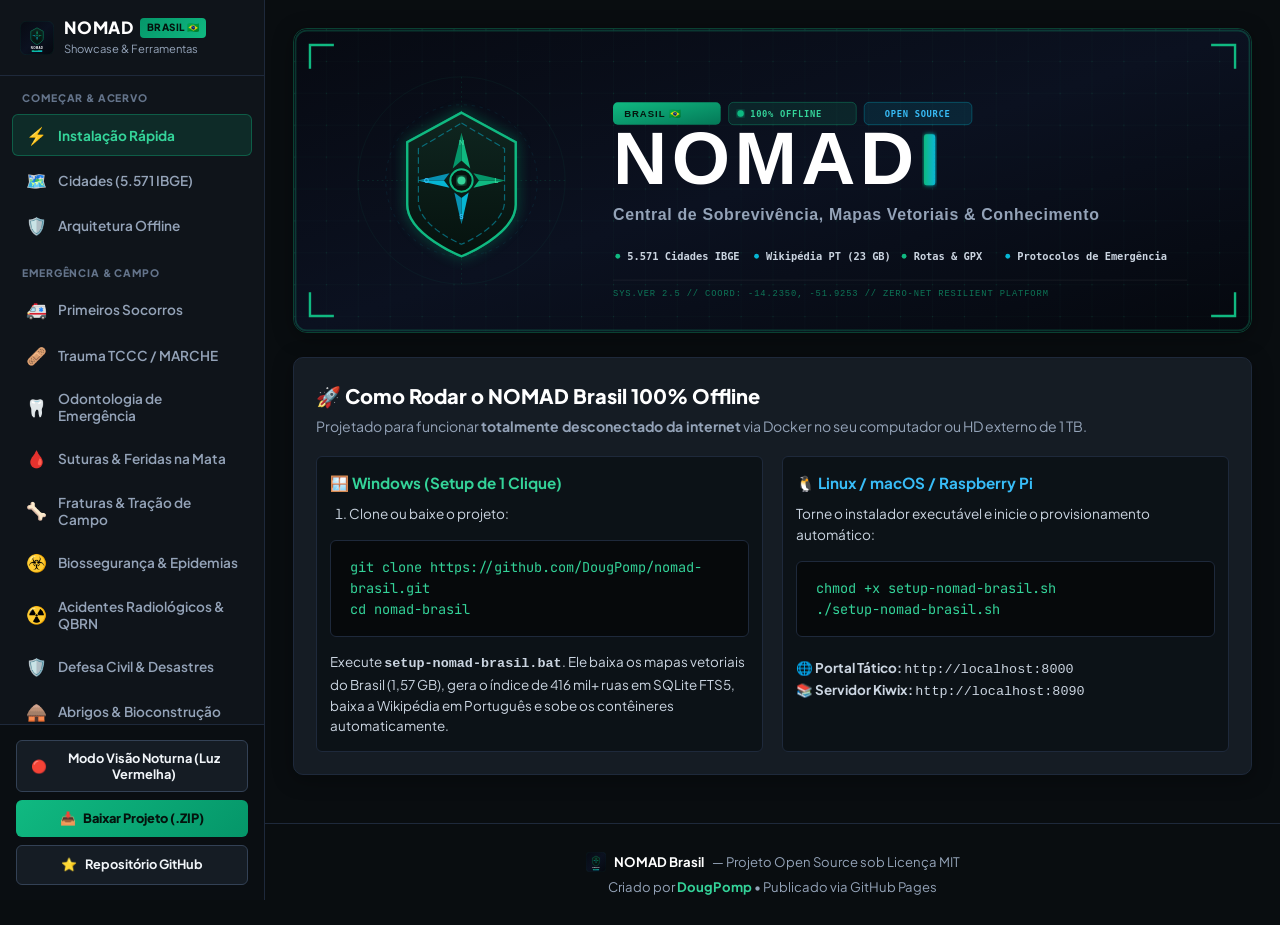
==== commit 230fcce0: "docs: document camp board LAN, GPX/KML importer, range rings, multi-zim search, night vision/breadcr" ====
--- a/docs/index.html
+++ b/docs/index.html
@@ -7,8 +7,8 @@
   <!-- Primary Meta Tags & SEO -->
   <title>NOMAD Brasil — Central de Sobrevivência, Mapas & Conhecimento Offline</title>
   <meta name="title" content="NOMAD Brasil — Central de Sobrevivência, Mapas & Conhecimento Offline">
-  <meta name="description" content="Central tática de sobrevivência e conhecimento 100% offline. Mapas vetoriais do Brasil (5.571 municípios e 416 mil+ ruas FTS5), estante Multi-ZIM (Wikivoyage, NHS, CDC, FAS), rotas A* + parada Via + corredor 5 km, régua de azimute/rádio, efemérides solar/lunar, LAN QR Code, dossiê A4 e 56 módulos táticos.">
-  <meta name="keywords" content="nomad brasil, sobrevivência offline, preparação, mapas offline brasil, 416 mil ruas sqlite fts5, geocodificação reversa utm dms, roteamento offline a*, parada via corredor 5km, estante multi zim wikivoyage nhs cdc, efemerides solar lunar, lan qr code offline, dossie tatico a4, radar de socorro, kiwix wikipedia brasil, primeiros socorros offline, telecomunicações emergência, pmtiles brasil, radio px canal 9, defesa civil brasil, kit 72h">
+  <meta name="description" content="Central tática de sobrevivência e conhecimento 100% offline. Mapas vetoriais do Brasil (5.571 municípios e 416 mil+ ruas FTS5), estante Multi-ZIM (busca simultânea em Wikivoyage, NHS, CDC, FAS), rotas A* + parada Via + corredor 5 km, importador GPX/KML, anéis de raio 2/5/10/25 km, rastro GPS Breadcrumb, visão noturna vermelha, Mural LAN, dossiê A4, ficha TCCC e 56 módulos táticos.">
+  <meta name="keywords" content="nomad brasil, sobrevivência offline, preparação, mapas offline brasil, 416 mil ruas sqlite fts5, geocodificação reversa utm dms, roteamento offline a*, parada via corredor 5km, importador gpx kml, aneis de raio perimetro, rastro gps breadcrumb, visao noturna vermelha, mural camp board lan, busca multi zim, ficha triagem tccc, efemerides solar lunar, lan qr code offline, dossie tatico a4, radar de socorro, kiwix wikipedia brasil, primeiros socorros offline, telecomunicações emergência, pmtiles brasil, radio px canal 9, defesa civil brasil, kit 72h">
   <meta name="author" content="DougPomp">
   <meta name="robots" content="index, follow">
   <meta name="theme-color" content="#090d10">
@@ -340,6 +340,15 @@
       background: var(--bg-card);
       border: 1px solid var(--border-light);
       color: var(--text-main);
+    }
+
+    html.night-vision-mode {
+      filter: sepia(100%) saturate(450%) hue-rotate(315deg) brightness(0.78) contrast(1.12);
+    }
+    .btn-night-vision-active {
+      background: rgba(239, 68, 68, 0.24) !important;
+      border-color: rgba(239, 68, 68, 0.7) !important;
+      color: #fca5a5 !important;
     }
 
     .sidebar-backdrop {
@@ -1257,6 +1266,9 @@
       </nav>
 
       <div class="sidebar-footer">
+        <button type="button" id="btn-on-night-vision" onclick="toggleOnlineNightVision()" class="btn-sidebar-action secondary" style="cursor:pointer;">
+          <span>🔴</span> Modo Visão Noturna (Luz Vermelha)
+        </button>
         <a href="https://github.com/DougPomp/nomad-brasil/archive/refs/heads/main.zip" class="btn-sidebar-action primary">
           <span>📥</span> Baixar Projeto (.ZIP)
         </a>
@@ -1368,6 +1380,10 @@
                 <div class="intel-card">
                   <span class="intel-label">FASE &amp; ILUMINAÇÃO LUNAR</span>
                   <div class="intel-val font-mono" style="font-size: 0.85rem; color: #c084fc;" id="intel-city-moon">-</div>
+                </div>
+                <div class="intel-card">
+                  <span class="intel-label">PERÍMETRO TÁTICO (10 / 25 KM)</span>
+                  <div class="intel-val font-mono" style="font-size: 0.82rem; color: #fbbf24;" id="intel-city-rings">-</div>
                 </div>
               </div>
             </div>
@@ -1587,7 +1603,91 @@
         <section class="tab-pane" id="tab-emergencies">
           <div class="card">
             <h2 class="card-title">🚑 Protocolos de Primeiros Socorros &amp; Triagem</h2>
-            <p class="card-subtitle">Procedimentos imediatos para preservação da vida em situações críticas.</p>
+            <p class="card-subtitle">Procedimentos imediatos para preservação da vida em situações críticas e Cartão de Triagem TCCC (MARCHE).</p>
+
+            <div class="metric-card" style="margin-bottom: 1.25rem; border-left: 3px solid var(--accent-red); gap: 0.7rem;">
+              <div style="display: flex; justify-content: space-between; align-items: center; flex-wrap: wrap; gap: 0.5rem;">
+                <div>
+                  <h3 style="color: #fff; font-size: 0.96rem; margin: 0;">🩸 Ficha de Atendimento de Campo &amp; Cartão de Triagem TCCC (MARCHE)</h3>
+                  <div style="font-size: 0.78rem; color: var(--text-muted);">Registre horário de torniquete, sinais vitais e condutas com salvamento local e impressão A4 para entregar ao resgate.</div>
+                </div>
+                <button type="button" class="chip-btn chip-highlight" onclick="printOnlineTcccCard()">🖨️ Imprimir Cartão TCCC (A4)</button>
+              </div>
+
+              <div class="grid-2" style="gap: 0.65rem;">
+                <div>
+                  <span class="stat-label">IDENTIFICAÇÃO / INDICATIVO / TIPO SANG.</span>
+                  <input type="text" id="on-tccc-name" class="route-input" placeholder="Ex: Operador Bravo (O+), Morador 02...">
+                </div>
+                <div>
+                  <span class="stat-label">NÍVEL DE CONSCIÊNCIA (AVPU)</span>
+                  <select id="on-tccc-avpu" class="route-input">
+                    <option value="A - Alerta">A — Alerta</option>
+                    <option value="V - Responde à Voz">V — Responde à Voz</option>
+                    <option value="P - Responde à Dor">P — Responde à Dor</option>
+                    <option value="U - Inconsciente">U — Inconsciente</option>
+                  </select>
+                </div>
+              </div>
+
+              <div class="grid-2" style="gap: 0.65rem;">
+                <div>
+                  <span class="stat-label">TORNIQUETE (LOCAL)</span>
+                  <select id="on-tccc-tq-site" class="route-input">
+                    <option value="Não aplicado">Não aplicado</option>
+                    <option value="Membro Sup. Dir.">Membro Sup. Dir.</option>
+                    <option value="Membro Sup. Esq.">Membro Sup. Esq.</option>
+                    <option value="Membro Inf. Dir.">Membro Inf. Dir.</option>
+                    <option value="Membro Inf. Esq.">Membro Inf. Esq.</option>
+                  </select>
+                </div>
+                <div>
+                  <span class="stat-label">HORÁRIO DE APLICAÇÃO DO TORNIQUETE</span>
+                  <div style="display: flex; gap: 0.4rem;">
+                    <input type="time" id="on-tccc-tq-time" class="route-input font-mono" style="flex: 1;">
+                    <button type="button" class="chip-btn" onclick="setOnlineTcccTqNow()">⏱️ Agora</button>
+                  </div>
+                </div>
+              </div>
+
+              <div style="display: grid; grid-template-columns: repeat(auto-fit, minmax(120px, 1fr)); gap: 0.5rem;">
+                <div>
+                  <span class="stat-label">PULSO (bpm)</span>
+                  <input type="text" id="on-tccc-pulse" class="route-input font-mono" placeholder="Ex: 112">
+                </div>
+                <div>
+                  <span class="stat-label">PA (mmHg)</span>
+                  <input type="text" id="on-tccc-bp" class="route-input font-mono" placeholder="Ex: 110x70">
+                </div>
+                <div>
+                  <span class="stat-label">FR (irpm)</span>
+                  <input type="text" id="on-tccc-rr" class="route-input font-mono" placeholder="Ex: 22">
+                </div>
+                <div>
+                  <span class="stat-label">SpO2 (%)</span>
+                  <input type="text" id="on-tccc-spo2" class="route-input font-mono" placeholder="Ex: 95">
+                </div>
+              </div>
+
+              <div class="grid-2" style="gap: 0.65rem;">
+                <div>
+                  <span class="stat-label">LESÕES / MECANISMO DO TRAUMA</span>
+                  <input type="text" id="on-tccc-injuries" class="route-input" placeholder="Ex: Laceração coxa direita, trauma fechado...">
+                </div>
+                <div>
+                  <span class="stat-label">CONDUTAS / MEDICAÇÕES / ALERGIAS</span>
+                  <input type="text" id="on-tccc-treatments" class="route-input" placeholder="Ex: Bandagem compressiva, manta térmica...">
+                </div>
+              </div>
+
+              <div style="display: flex; gap: 0.5rem; flex-wrap: wrap;">
+                <button type="button" class="btn-sidebar-action primary" style="width: auto; border: none; cursor: pointer; padding: 0.5rem 0.95rem;" onclick="saveOnlineTcccCard()">💾 Registrar / Atualizar Ficha</button>
+                <button type="button" class="chip-btn" onclick="resetOnlineTcccForm()">🗑️ Limpar Campos</button>
+              </div>
+
+              <div id="on-tccc-list" style="display: flex; flex-direction: column; gap: 0.45rem;"></div>
+            </div>
+
             <div class="protocol-grid" id="emergencies-list">
               <div style="color: var(--text-muted); font-size: 0.9rem;">Carregando protocolos médicos...</div>
             </div>
@@ -1708,11 +1808,22 @@
             <div class="grid-2" style="margin-top: 1rem;">
               <div class="metric-card">
                 <h4 style="color: #60a5fa; margin-bottom: 0.35rem;">📚 Estante Multi-ZIM, Wikivoyage &amp; Saúde</h4>
-                <p style="font-size: 0.82rem; color: var(--text-secondary);">Catálogo automático dos 11+ arquivos <code>.zim</code> no Kiwix (<code>/api/kiwix/books</code> e <code>/api/kiwix/resolve?category=</code>), guia turístico offline por município (Wikivoyage PT) e busca médica rápida em manuais clínicos/NHS.</p>
+                <p style="font-size: 0.82rem; color: var(--text-secondary);">Catálogo automático dos 11+ arquivos <code>.zim</code> no Kiwix (<code>/api/kiwix/books</code>, <code>/api/kiwix/search</code> e <code>/api/kiwix/resolve?category=</code>), busca simultânea em todos os acervos com snippet e atalhos clínicos.</p>
               </div>
               <div class="metric-card">
                 <h4 style="color: #a78bfa; margin-bottom: 0.35rem;">📐 Azimute, Corredor 5 km, LAN QR &amp; Dossiê A4</h4>
-                <p style="font-size: 0.82rem; color: var(--text-secondary);">Parada intermediária (<code>viaLat</code>/<code>viaLng</code>) e POIs no corredor da rota (5 km), régua com azimute real/magnético e horizonte rádio, efemérides solar/lunar, modal LAN com QR Code SVG offline e impressão de dossiê A4.</p>
+                <p style="font-size: 0.82rem; color: var(--text-secondary);">Parada intermediária (<code>viaLat</code>/<code>viaLng</code>) e POIs no corredor (5 km), régua azimute/rádio, efemérides solar/lunar, modal LAN com QR Code SVG offline e impressão de dossiê A4.</p>
+              </div>
+            </div>
+
+            <div class="grid-2" style="margin-top: 1rem;">
+              <div class="metric-card">
+                <h4 style="color: #f472b6; margin-bottom: 0.35rem;">📋 Mural LAN, GPX/KML &amp; Anéis de Perímetro</h4>
+                <p style="font-size: 0.82rem; color: var(--text-secondary);">Quadro compartilhado na rede local (<code>/api/camp-board</code>), importador visual de trilhas <code>.gpx</code> e <code>.kml</code> no mapa offline e anéis geodésicos de raio tático (2/5/10/25 km).</p>
+              </div>
+              <div class="metric-card">
+                <h4 style="color: #f87171; margin-bottom: 0.35rem;">🔴 Visão Noturna, Rastro GPS &amp; Ficha TCCC</h4>
+                <p style="font-size: 0.82rem; color: var(--text-secondary);">Filtro monocromático vermelho noturno, gravador de rastro GPS contínuo (<em>Breadcrumb</em> com exportação GPX) e prontuário de triagem TCCC com alerta de torniquete e impressão A4.</p>
               </div>
             </div>
 
@@ -1758,7 +1869,9 @@
                       <tr><td><code>GET /api/route</code></td><td>OSRM + Cache + A* + <code>viaLat/Lng</code> + <code>corridorSupport</code></td></tr>
                       <tr><td><code>GET /api/route/gpx</code></td><td>Exportação GPX com <code>&lt;wpt&gt;</code> da parada Via</td></tr>
                       <tr><td><code>GET /api/kiwix/books</code></td><td>Catálogo JSON dos <code>.zim</code> instalados</td></tr>
+                      <tr><td><code>GET /api/kiwix/search</code></td><td>Busca unificada simultânea Multi-ZIM</td></tr>
                       <tr><td><code>GET /api/kiwix/resolve</code></td><td>Ponte por <code>?book=</code> ou <code>?category=</code> (:8090)</td></tr>
+                      <tr><td><code>GET/POST/DELETE /api/camp-board</code></td><td>Mural de avisos compartilhado na LAN</td></tr>
                     </tbody>
                   </table>
                 </div>
@@ -3706,15 +3819,34 @@
       const sunEl = document.getElementById('intel-city-sun');
       const twiEl = document.getElementById('intel-city-twilight');
       const moonEl = document.getElementById('intel-city-moon');
+      const ringsEl = document.getElementById('intel-city-rings');
       if (!isNaN(lat) && !isNaN(lng)) {
         const ep = computeOfflineSunMoon(lat, lng);
         if (sunEl) sunEl.textContent = `🌅 ${ep.sunrise} • 🌇 ${ep.sunset}`;
         if (twiEl) twiEl.textContent = `${ep.dawn}–${ep.dusk} (${ep.daylightStr})`;
         if (moonEl) moonEl.textContent = `${ep.moonIcon} ${ep.moonPhaseName} (${ep.moonIllum}%)`;
+        if (ringsEl) {
+          let c10 = 0;
+          let c25 = 0;
+          const rad = Math.PI / 180;
+          for (const other of allCities) {
+            const olat = Number(other.lat);
+            const olng = Number(other.lng);
+            if (isNaN(olat) || isNaN(olng)) continue;
+            const dLat = (olat - lat) * rad;
+            const dLon = (olng - lng) * rad;
+            const a = Math.sin(dLat / 2) ** 2 + Math.cos(lat * rad) * Math.cos(olat * rad) * (Math.sin(dLon / 2) ** 2);
+            const dk = 2 * 6371 * Math.atan2(Math.sqrt(a), Math.sqrt(1 - a));
+            if (dk <= 10) c10++;
+            if (dk <= 25) c25++;
+          }
+          ringsEl.textContent = `${c10} mun. ≤10km • ${c25} mun. ≤25km`;
+        }
       } else {
         if (sunEl) sunEl.textContent = 'N/A';
         if (twiEl) twiEl.textContent = 'N/A';
         if (moonEl) moonEl.textContent = 'N/A';
+        if (ringsEl) ringsEl.textContent = 'N/A';
       }
     }
 
@@ -5060,6 +5192,121 @@
         : (distKm <= losBaseKm ? `⚠️ Base 15m (${losBaseKm.toFixed(1)} km)` : `❌ >${losBaseKm.toFixed(0)} km (HF/Relé)`);
     }
 
+    function escapeOnlineHtml(str) {
+      return String(str || '').replace(/[&<>"']/g, ch => ({
+        '&': '&amp;', '<': '&lt;', '>': '&gt;', '"': '&quot;', "'": '&#39;'
+      }[ch]));
+    }
+
+    function applyOnlineNightVision(enabled) {
+      document.documentElement.classList.toggle('night-vision-mode', enabled);
+      const btn = document.getElementById('btn-on-night-vision');
+      if (btn) btn.classList.toggle('btn-night-vision-active', enabled);
+    }
+
+    function toggleOnlineNightVision() {
+      const next = !document.documentElement.classList.contains('night-vision-mode');
+      applyOnlineNightVision(next);
+      try { localStorage.setItem('nomad_night_vision_v1', next ? '1' : '0'); } catch (e) {}
+    }
+
+    function initOnlineNightVision() {
+      try {
+        applyOnlineNightVision(localStorage.getItem('nomad_night_vision_v1') === '1');
+      } catch (e) {}
+    }
+
+    function getOnlineTcccCards() {
+      try {
+        const arr = JSON.parse(localStorage.getItem('nomad_tccc_cards_v1') || '[]');
+        return Array.isArray(arr) ? arr : [];
+      } catch (e) { return []; }
+    }
+
+    function setOnlineTcccTqNow() {
+      const el = document.getElementById('on-tccc-tq-time');
+      if (!el) return;
+      const now = new Date();
+      el.value = `${String(now.getHours()).padStart(2, '0')}:${String(now.getMinutes()).padStart(2, '0')}`;
+    }
+
+    function resetOnlineTcccForm() {
+      ['on-tccc-name', 'on-tccc-tq-time', 'on-tccc-pulse', 'on-tccc-bp', 'on-tccc-rr', 'on-tccc-spo2', 'on-tccc-injuries', 'on-tccc-treatments'].forEach(id => {
+        const el = document.getElementById(id);
+        if (el) el.value = '';
+      });
+      const site = document.getElementById('on-tccc-tq-site');
+      if (site) site.value = 'Não aplicado';
+      const avpu = document.getElementById('on-tccc-avpu');
+      if (avpu) avpu.value = 'A - Alerta';
+    }
+
+    function readOnlineTcccForm() {
+      return {
+        id: `tccc_${Date.now()}`,
+        patientName: (document.getElementById('on-tccc-name')?.value || '').trim() || 'Paciente sem identificação',
+        avpu: document.getElementById('on-tccc-avpu')?.value || 'A - Alerta',
+        tourniquetSite: document.getElementById('on-tccc-tq-site')?.value || 'Não aplicado',
+        tourniquetTime: (document.getElementById('on-tccc-tq-time')?.value || '').trim(),
+        pulse: (document.getElementById('on-tccc-pulse')?.value || '').trim(),
+        bp: (document.getElementById('on-tccc-bp')?.value || '').trim(),
+        rr: (document.getElementById('on-tccc-rr')?.value || '').trim(),
+        spo2: (document.getElementById('on-tccc-spo2')?.value || '').trim(),
+        injuries: (document.getElementById('on-tccc-injuries')?.value || '').trim(),
+        treatments: (document.getElementById('on-tccc-treatments')?.value || '').trim(),
+        createdAt: new Date().toISOString()
+      };
+    }
+
+    function saveOnlineTcccCard() {
+      const card = readOnlineTcccForm();
+      const cards = getOnlineTcccCards();
+      cards.unshift(card);
+      try { localStorage.setItem('nomad_tccc_cards_v1', JSON.stringify(cards.slice(0, 30))); } catch (e) {}
+      renderOnlineTcccList();
+    }
+
+    function printOnlineTcccCardObj(c) {
+      const html = `<!DOCTYPE html><html lang="pt-BR"><head><meta charset="UTF-8"><title>Cartão TCCC — NOMAD Brasil</title><style>@page{size:A4;margin:14mm;}body{font-family:Arial,sans-serif;color:#0f172a;font-size:12px;padding:16px;}h1{font-size:18px;border-bottom:3px solid #dc2626;padding-bottom:4px;}table{width:100%;border-collapse:collapse;margin:10px 0;}th,td{border:1px solid #94a3b8;padding:6px 8px;text-align:left;}th{background:#fee2e2;width:28%;}@media print{.no-print{display:none;}body{padding:0;}}</style></head><body><div class="no-print" style="margin-bottom:10px;"><button onclick="window.print()" style="padding:8px 14px;background:#dc2626;color:#fff;border:none;border-radius:4px;font-weight:bold;cursor:pointer;">🖨️ Imprimir Ficha TCCC</button></div><h1>CARTÃO DE ATENDIMENTO DE CAMPO &amp; TRIAGEM TCCC — NOMAD BRASIL</h1><div><strong>Registro:</strong> ${escapeOnlineHtml(new Date(c.createdAt || Date.now()).toLocaleString('pt-BR'))}</div><table><tr><th>Identificação</th><td>${escapeOnlineHtml(c.patientName)}</td></tr><tr><th>Consciência (AVPU)</th><td>${escapeOnlineHtml(c.avpu)}</td></tr><tr><th>Torniquete</th><td>${escapeOnlineHtml(c.tourniquetSite)} ${c.tourniquetTime ? 'às ' + escapeOnlineHtml(c.tourniquetTime) : ''}</td></tr><tr><th>Sinais Vitais</th><td>Pulso: ${escapeOnlineHtml(c.pulse || '-')} bpm &bull; PA: ${escapeOnlineHtml(c.bp || '-')} mmHg &bull; FR: ${escapeOnlineHtml(c.rr || '-')} irpm &bull; SpO2: ${escapeOnlineHtml(c.spo2 || '-')}%</td></tr><tr><th>Lesões</th><td>${escapeOnlineHtml(c.injuries || '-')}</td></tr><tr><th>Condutas / Medicações</th><td>${escapeOnlineHtml(c.treatments || '-')}</td></tr></table></body></html>`;
+      const win = window.open('', '_blank', 'width=850,height=700');
+      if (win) { win.document.open(); win.document.write(html); win.document.close(); }
+      else {
+        const a = document.createElement('a');
+        a.href = URL.createObjectURL(new Blob([html], { type: 'text/html;charset=utf-8' }));
+        a.download = `ficha_tccc_${Date.now()}.html`;
+        a.click();
+      }
+    }
+
+    function printOnlineTcccCard() {
+      const nameVal = (document.getElementById('on-tccc-name')?.value || '').trim();
+      const cards = getOnlineTcccCards();
+      printOnlineTcccCardObj(nameVal ? readOnlineTcccForm() : (cards[0] || readOnlineTcccForm()));
+    }
+
+    function renderOnlineTcccList() {
+      const box = document.getElementById('on-tccc-list');
+      if (!box) return;
+      const cards = getOnlineTcccCards();
+      if (cards.length === 0) {
+        box.innerHTML = '<div style="font-size:0.75rem;color:var(--text-muted);">Nenhuma ficha TCCC registrada neste navegador ainda.</div>';
+        return;
+      }
+      box.innerHTML = '';
+      cards.forEach(c => {
+        const div = document.createElement('div');
+        div.style.cssText = 'background:rgba(0,0,0,0.28);border:1px solid var(--border);border-left:4px solid #ef4444;border-radius:6px;padding:0.55rem 0.75rem;font-size:0.76rem;';
+        div.innerHTML = `<div style="display:flex;justify-content:space-between;align-items:center;gap:0.5rem;flex-wrap:wrap;"><div><strong style="color:#fff;">${escapeOnlineHtml(c.patientName)}</strong> &bull; <span class="font-mono" style="color:#38bdf8;">${escapeOnlineHtml(c.avpu)}</span></div><div style="display:flex;gap:0.35rem;"><button type="button" data-otc-print class="chip-btn" style="font-size:0.68rem;padding:0.15rem 0.45rem;">🖨️ Imprimir</button><button type="button" data-otc-del class="chip-btn" style="font-size:0.68rem;padding:0.15rem 0.45rem;color:#fca5a5;">🗑️</button></div></div>${c.tourniquetSite && c.tourniquetSite !== 'Não aplicado' ? `<div style="color:#fbbf24;font-weight:700;margin-top:2px;">⚠️ Torniquete: ${escapeOnlineHtml(c.tourniquetSite)} ${escapeOnlineHtml(c.tourniquetTime)}</div>` : ''}<div class="font-mono" style="color:var(--text-secondary);margin-top:2px;">Pulso: ${escapeOnlineHtml(c.pulse || '-')} | PA: ${escapeOnlineHtml(c.bp || '-')} | FR: ${escapeOnlineHtml(c.rr || '-')} | SpO2: ${escapeOnlineHtml(c.spo2 || '-')}%</div>`;
+        div.querySelector('[data-otc-print]')?.addEventListener('click', () => printOnlineTcccCardObj(c));
+        div.querySelector('[data-otc-del]')?.addEventListener('click', () => {
+          const rest = getOnlineTcccCards().filter(x => x.id !== c.id);
+          try { localStorage.setItem('nomad_tccc_cards_v1', JSON.stringify(rest)); } catch (e) {}
+          renderOnlineTcccList();
+        });
+        box.appendChild(div);
+      });
+    }
+
     function exportOnlineFullBackup() {
       const safeParse = (key) => {
         try {
@@ -5076,12 +5323,13 @@
 
       const payload = {
         app: 'nomad-brasil',
-        version: 2,
+        version: 3,
         exportedAt: new Date().toISOString(),
         waypoints: Array.isArray(wptData) ? wptData : [],
         pef: pefData,
         bob: storedBobState || safeParse('nomad_bob_checked_state_v1') || {},
-        pace: paceData
+        pace: paceData,
+        tccc: getOnlineTcccCards()
       };
 
       const blob = new Blob([JSON.stringify(payload, null, 2)], { type: 'application/json;charset=utf-8' });
@@ -5097,7 +5345,7 @@
       const msgEl = document.getElementById('on-backup-msg');
       if (msgEl) {
         msgEl.style.color = '#34d399';
-        msgEl.textContent = `✅ Backup exportado (${payload.waypoints.length} waypoints, PEF, BOB e PACE).`;
+        msgEl.textContent = `✅ Backup exportado (${payload.waypoints.length} waypoints, PEF, BOB, PACE e ${payload.tccc.length} fichas TCCC).`;
       }
     }
 
@@ -5135,6 +5383,11 @@
             loadOnlinePace();
             restored.push('PACE');
           }
+          if (Array.isArray(parsed.tccc)) {
+            localStorage.setItem('nomad_tccc_cards_v1', JSON.stringify(parsed.tccc));
+            renderOnlineTcccList();
+            restored.push(`TCCC (${parsed.tccc.length})`);
+          }
 
           if (restored.length === 0) throw new Error('Nenhum dado compatível encontrado neste JSON.');
 
@@ -5182,6 +5435,8 @@
     calcOnlineBlacksmith();
     calcOnlineCharcoal();
     calcOnlineTacticalMeasure();
+    initOnlineNightVision();
+    renderOnlineTcccList();
   </script>
 </body>
 </html>
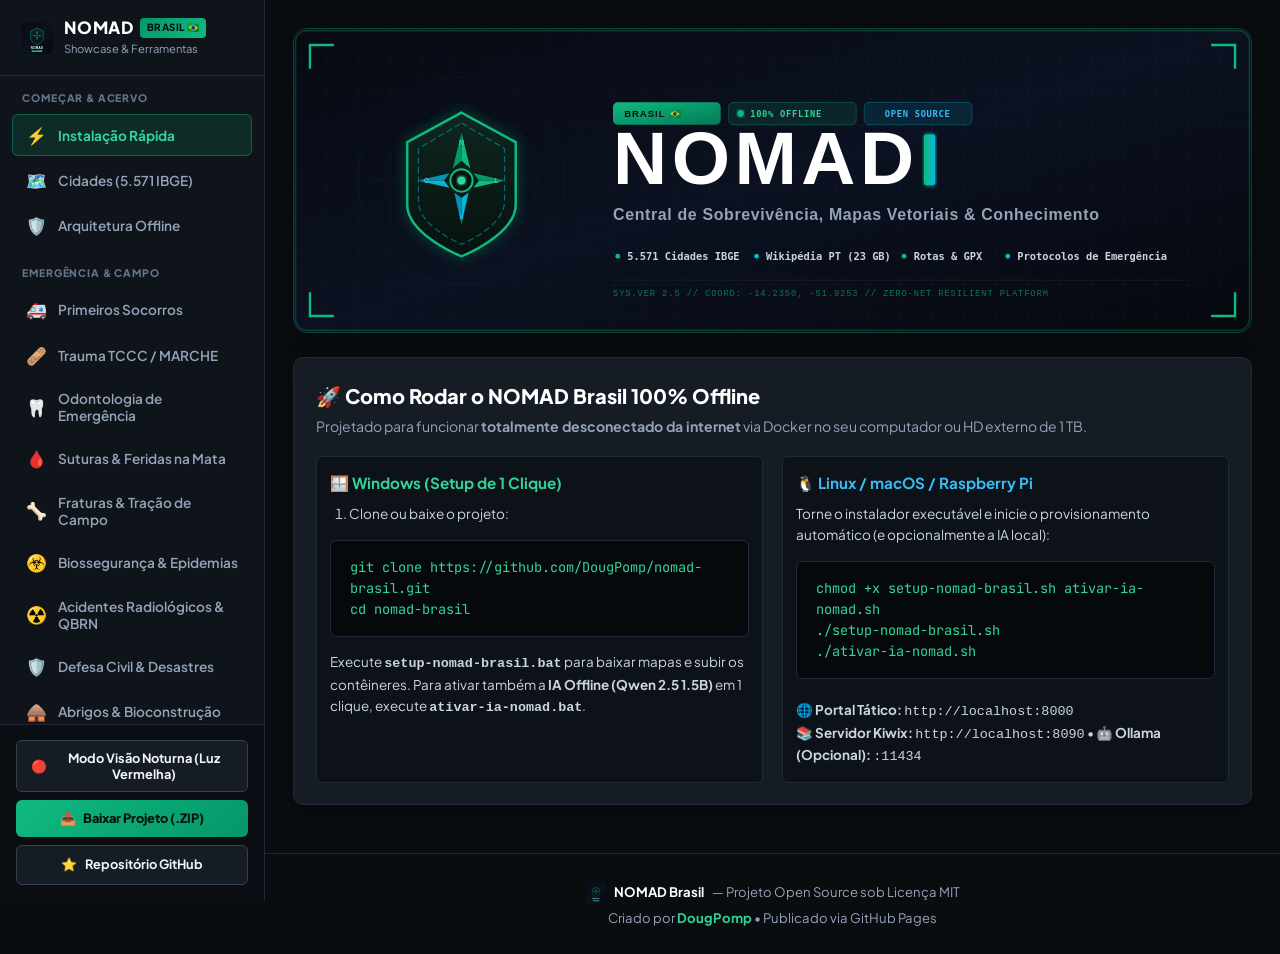
==== commit 60168048: "feat(ai): add offline tactical AI assistant (Ollama qwen2.5:1.5b + verified RAG), 1-click activators" ====
--- a/docs/index.html
+++ b/docs/index.html
@@ -7,8 +7,8 @@
   <!-- Primary Meta Tags & SEO -->
   <title>NOMAD Brasil — Central de Sobrevivência, Mapas & Conhecimento Offline</title>
   <meta name="title" content="NOMAD Brasil — Central de Sobrevivência, Mapas & Conhecimento Offline">
-  <meta name="description" content="Central tática de sobrevivência e conhecimento 100% offline. Mapas vetoriais do Brasil (5.571 municípios e 416 mil+ ruas FTS5), estante Multi-ZIM (busca simultânea em Wikivoyage, NHS, CDC, FAS), rotas A* + parada Via + corredor 5 km, importador GPX/KML, anéis de raio 2/5/10/25 km, rastro GPS Breadcrumb, visão noturna vermelha, Mural LAN, dossiê A4, ficha TCCC e 56 módulos táticos.">
-  <meta name="keywords" content="nomad brasil, sobrevivência offline, preparação, mapas offline brasil, 416 mil ruas sqlite fts5, geocodificação reversa utm dms, roteamento offline a*, parada via corredor 5km, importador gpx kml, aneis de raio perimetro, rastro gps breadcrumb, visao noturna vermelha, mural camp board lan, busca multi zim, ficha triagem tccc, efemerides solar lunar, lan qr code offline, dossie tatico a4, radar de socorro, kiwix wikipedia brasil, primeiros socorros offline, telecomunicações emergência, pmtiles brasil, radio px canal 9, defesa civil brasil, kit 72h">
+  <meta name="description" content="Central tática de sobrevivência e conhecimento 100% offline. Mapas vetoriais do Brasil (5.571 municípios e 416 mil+ ruas FTS5), estante Multi-ZIM (busca simultânea em Wikivoyage, NHS, CDC, FAS), rotas A* + parada Via + corredor 5 km, importador GPX/KML, anéis de raio 2/5/10/25 km, rastro GPS Breadcrumb, visão noturna vermelha, Mural LAN, estoque real PEPS validade, cofre criptografado AES-256-GCM, assistente IA offline Ollama qwen2.5 + RAG local, dossiê A4, ficha TCCC e 56 módulos táticos.">
+  <meta name="keywords" content="nomad brasil, sobrevivência offline, preparação, mapas offline brasil, 416 mil ruas sqlite fts5, geocodificação reversa utm dms, roteamento offline a*, parada via corredor 5km, importador gpx kml, aneis de raio perimetro, rastro gps breadcrumb, visao noturna vermelha, mural camp board lan, busca multi zim, estoque real peps validade, cofre criptografado aes 256 gcm pbkdf2, assistente ia offline ollama qwen2.5 rag local, ficha triagem tccc, efemerides solar lunar, lan qr code offline, dossie tatico a4, radar de socorro, kiwix wikipedia brasil, primeiros socorros offline, telecomunicações emergência, pmtiles brasil, radio px canal 9, defesa civil brasil, kit 72h">
   <meta name="author" content="DougPomp">
   <meta name="robots" content="index, follow">
   <meta name="theme-color" content="#090d10">
@@ -1200,7 +1200,7 @@
           </button>
           <button type="button" class="demo-tab-btn" data-demo-tab="pef" onclick="switchDemoTab('pef')">
             <span class="tab-icon">👨‍👩‍👧‍👦</span>
-            <span>Plano Familiar (PEF)</span>
+            <span>Plano Familiar &amp; Cofre</span>
           </button>
           <button type="button" class="demo-tab-btn" data-demo-tab="perimeter" onclick="switchDemoTab('perimeter')">
             <span class="tab-icon">🛡️</span>
@@ -1252,7 +1252,7 @@
           </button>
           <button type="button" class="demo-tab-btn" data-demo-tab="rationing" onclick="switchDemoTab('rationing')">
             <span class="tab-icon">🍲</span>
-            <span>Racionamento &amp; Água</span>
+            <span>Racionamento &amp; Estoque</span>
           </button>
           <button type="button" class="demo-tab-btn" data-demo-tab="pocketcard" onclick="switchDemoTab('pocketcard')">
             <span class="tab-icon">📄</span>
@@ -1303,19 +1303,19 @@
                 </ol>
                 <div class="install-box">git clone https://github.com/DougPomp/nomad-brasil.git<br>cd nomad-brasil</div>
                 <div style="font-size: 0.84rem; color: var(--text-secondary);">
-                  Execute <strong><code>setup-nomad-brasil.bat</code></strong>. Ele baixa os mapas vetoriais do Brasil (1,57 GB), gera o índice de 416 mil+ ruas em SQLite FTS5, baixa a Wikipédia em Português e sobe os contêineres automaticamente.
+                  Execute <strong><code>setup-nomad-brasil.bat</code></strong> para baixar mapas e subir os contêineres. Para ativar também a <strong>IA Offline (Qwen 2.5 1.5B)</strong> em 1 clique, execute <strong><code>ativar-ia-nomad.bat</code></strong>.
                 </div>
               </div>
 
               <div class="metric-card">
                 <h3 style="color: #38bdf8; font-size: 0.95rem; margin-bottom: 0.35rem;">🐧 Linux / macOS / Raspberry Pi</h3>
                 <div style="font-size: 0.85rem; color: var(--text-secondary);">
-                  Torne o instalador executável e inicie o provisionamento automático:
-                </div>
-                <div class="install-box">chmod +x setup-nomad-brasil.sh<br>./setup-nomad-brasil.sh</div>
+                  Torne o instalador executável e inicie o provisionamento automático (e opcionalmente a IA local):
+                </div>
+                <div class="install-box">chmod +x setup-nomad-brasil.sh ativar-ia-nomad.sh<br>./setup-nomad-brasil.sh<br>./ativar-ia-nomad.sh</div>
                 <div style="font-size: 0.84rem; color: var(--text-secondary); margin-top: 0.35rem;">
                   🌐 <strong>Portal Tático:</strong> <code>http://localhost:8000</code><br>
-                  📚 <strong>Servidor Kiwix:</strong> <code>http://localhost:8090</code>
+                  📚 <strong>Servidor Kiwix:</strong> <code>http://localhost:8090</code> &bull; 🤖 <strong>Ollama (Opcional):</strong> <code>:11434</code>
                 </div>
               </div>
             </div>
@@ -1508,6 +1508,98 @@
                 <tbody id="rationing-tbody"></tbody>
               </table>
             </div>
+
+            <div class="metric-card" style="margin-top: 1.25rem; border-left: 3px solid var(--accent-green); gap: 0.75rem;">
+              <div style="display: flex; justify-content: space-between; align-items: center; flex-wrap: wrap; gap: 0.5rem;">
+                <div>
+                  <h3 style="color: #fff; font-size: 0.96rem; margin: 0;">📦 Controle de Estoque Real &amp; Alerta de Validade (PEPS)</h3>
+                  <div style="font-size: 0.78rem; color: var(--text-muted);">Compare água/calorias reais com sua meta planejada e acompanhe prazos de validade (&le; 60 dias).</div>
+                </div>
+                <div style="display: flex; gap: 0.4rem; flex-wrap: wrap;">
+                  <button type="button" class="chip-btn chip-highlight" onclick="seedOnlineInventoryFromBasket()">⚡ Importar Cesta Calculada</button>
+                  <button type="button" class="chip-btn" style="color: #fca5a5;" onclick="clearOnlineInventory()">🗑️ Limpar</button>
+                </div>
+              </div>
+
+              <div class="grid-3">
+                <div class="metric-card">
+                  <span class="metric-title">ÁGUA REAL VS. META</span>
+                  <span class="metric-value font-mono" style="color: #22d3ee; font-size: 0.95rem;" id="on-inv-water-status">0 L / 0 L (0%)</span>
+                </div>
+                <div class="metric-card">
+                  <span class="metric-title">CALORIAS REAIS VS. META</span>
+                  <span class="metric-value font-mono" style="color: #fbbf24; font-size: 0.95rem;" id="on-inv-kcal-status">0 / 0 kcal (0%)</span>
+                </div>
+                <div class="metric-card">
+                  <span class="metric-title">VALIDADE PEPS (&le; 60D)</span>
+                  <span class="metric-value font-mono" style="font-size: 0.85rem; color: #cbd5e1;" id="on-inv-expiry-summary">🟢 0 OK • 🟡 0 • 🔴 0</span>
+                </div>
+              </div>
+
+              <div style="display: grid; grid-template-columns: repeat(auto-fit, minmax(135px, 1fr)); gap: 0.5rem;">
+                <div>
+                  <span class="stat-label">ITEM / PRODUTO</span>
+                  <input type="text" id="on-inv-name" class="route-input" placeholder="Ex: Arroz 5kg, Água">
+                </div>
+                <div>
+                  <span class="stat-label">CATEGORIA</span>
+                  <select id="on-inv-cat" class="route-input">
+                    <option value="food">🍲 Alimentos</option>
+                    <option value="water">💧 Água</option>
+                    <option value="meds">💊 Farmácia</option>
+                    <option value="fuel">⛽ Combustível</option>
+                    <option value="energy">🔋 Energia</option>
+                    <option value="other">📦 Outros</option>
+                  </select>
+                </div>
+                <div>
+                  <span class="stat-label">QTD</span>
+                  <input type="number" id="on-inv-qty" class="route-input font-mono" value="1" min="0" step="0.5">
+                </div>
+                <div>
+                  <span class="stat-label">UNIDADE</span>
+                  <select id="on-inv-unit" class="route-input">
+                    <option value="kg">kg</option>
+                    <option value="L">L</option>
+                    <option value="un">un</option>
+                    <option value="latas">latas</option>
+                    <option value="cx">cx</option>
+                  </select>
+                </div>
+                <div>
+                  <span class="stat-label">KCAL TOTAIS</span>
+                  <input type="number" id="on-inv-kcal" class="route-input font-mono" value="0" min="0" step="100">
+                </div>
+                <div>
+                  <span class="stat-label">VALIDADE</span>
+                  <input type="date" id="on-inv-expiry" class="route-input font-mono">
+                </div>
+                <div>
+                  <span class="stat-label">LOCAL</span>
+                  <input type="text" id="on-inv-loc" class="route-input" placeholder="Dispensa A">
+                </div>
+              </div>
+
+              <div>
+                <button type="button" class="btn-sidebar-action primary" style="width: auto; border: none; cursor: pointer; padding: 0.5rem 0.95rem;" onclick="addOnlineInventoryItem()">➕ Adicionar Item</button>
+              </div>
+
+              <div class="table-responsive">
+                <table class="tactical-table">
+                  <thead>
+                    <tr>
+                      <th>Item / Local</th>
+                      <th>Cat.</th>
+                      <th>Qtd</th>
+                      <th>Kcal</th>
+                      <th>Validade (PEPS)</th>
+                      <th>Ações</th>
+                    </tr>
+                  </thead>
+                  <tbody id="on-inv-tbody"></tbody>
+                </table>
+              </div>
+            </div>
           </div>
         </section>
 
@@ -1790,7 +1882,7 @@
               </div>
               <div class="metric-card">
                 <h4 style="color: #fbbf24; margin-bottom: 0.35rem;">🧭 Rotas A* Offline, GPX &amp; Backup JSON</h4>
-                <p style="font-size: 0.83rem; color: var(--text-secondary);">Motor OSRM + fallback A* curva a curva sobre tiles MVT locais até 30 km, cache em disco, GPX e persistência no servidor + backup JSON (Waypoints, PEF, BOB e PACE).</p>
+                <p style="font-size: 0.83rem; color: var(--text-secondary);">Motor OSRM + fallback A* curva a curva sobre tiles MVT locais até 30 km, cache em disco, GPX e persistência no servidor + backup JSON (Waypoints, PEF, Cofre AES-256, BOB, PACE, TCCC e Estoque PEPS).</p>
               </div>
             </div>
 
@@ -1822,8 +1914,8 @@
                 <p style="font-size: 0.82rem; color: var(--text-secondary);">Quadro compartilhado na rede local (<code>/api/camp-board</code>), importador visual de trilhas <code>.gpx</code> e <code>.kml</code> no mapa offline e anéis geodésicos de raio tático (2/5/10/25 km).</p>
               </div>
               <div class="metric-card">
-                <h4 style="color: #f87171; margin-bottom: 0.35rem;">🔴 Visão Noturna, Rastro GPS &amp; Ficha TCCC</h4>
-                <p style="font-size: 0.82rem; color: var(--text-secondary);">Filtro monocromático vermelho noturno, gravador de rastro GPS contínuo (<em>Breadcrumb</em> com exportação GPX) e prontuário de triagem TCCC com alerta de torniquete e impressão A4.</p>
+                <h4 style="color: #f87171; margin-bottom: 0.35rem;">🔴 Visão Noturna, TCCC, Estoque PEPS &amp; Cofre AES-256</h4>
+                <p style="font-size: 0.82rem; color: var(--text-secondary);">Filtro monocromático vermelho noturno, gravador de rastro GPS contínuo (<em>Breadcrumb</em> com exportação GPX), prontuário de triagem TCCC, controle de estoque real PEPS (<code>/api/inventory</code>), cofre criptografado da família (<code>AES-256-GCM</code> / <code>/api/vault</code>) e <strong>Assistente IA Offline</strong> (<code>Ollama qwen2.5:1.5b</code> + RAG local em <code>/api/ai/*</code>).</p>
               </div>
             </div>
 
@@ -1872,6 +1964,10 @@
                       <tr><td><code>GET /api/kiwix/search</code></td><td>Busca unificada simultânea Multi-ZIM</td></tr>
                       <tr><td><code>GET /api/kiwix/resolve</code></td><td>Ponte por <code>?book=</code> ou <code>?category=</code> (:8090)</td></tr>
                       <tr><td><code>GET/POST/DELETE /api/camp-board</code></td><td>Mural de avisos compartilhado na LAN</td></tr>
+                      <tr><td><code>GET/POST/DELETE /api/inventory</code></td><td>Inventário real da base com validade PEPS</td></tr>
+                      <tr><td><code>GET/POST/DELETE /api/vault</code></td><td>Cofre criptografado AES-256-GCM (PBKDF2 100k)</td></tr>
+                      <tr><td><code>GET /api/ai/status</code> &bull; <code>POST /api/ai/chat</code></td><td>IA Offline (Ollama <code>qwen2.5:1.5b</code> + RAG Local)</td></tr>
+                      <tr><td><code>POST /api/ai/pull</code> &bull; <code>GET /api/ai/pull-status</code></td><td>Download de modelos com progresso em tempo real</td></tr>
                     </tbody>
                   </table>
                 </div>
@@ -2300,6 +2396,61 @@
                 </div>
                 <div id="online-pef-status" style="font-size: 0.75rem; color: #34d399; font-weight: bold; margin-top: 0.5rem;">
                   ✅ Dados salvos automaticamente no navegador
+                </div>
+              </div>
+            </div>
+
+            <div class="metric-card" style="margin-top: 1.25rem; border-left: 3px solid #a855f7; gap: 0.7rem;">
+              <div style="display: flex; justify-content: space-between; align-items: center; flex-wrap: wrap; gap: 0.5rem;">
+                <div>
+                  <h3 style="color: #fff; font-size: 0.96rem; margin: 0;">🔐 Cofre Criptografado da Família (AES-256-GCM WebCrypto Offline)</h3>
+                  <div style="font-size: 0.78rem; color: var(--text-muted);">Cifra documentos, alergias críticas, coordenadas de refúgio e senhas no navegador com PBKDF2-SHA256 (100.000 iterações) + AES-256-GCM.</div>
+                </div>
+                <span class="protocol-badge font-mono" id="on-vault-status" style="background: rgba(148,163,184,0.18); color: #cbd5e1;">⚪ Cofre Vazio</span>
+              </div>
+
+              <div class="grid-2" style="gap: 0.65rem;">
+                <div>
+                  <span class="stat-label">SENHA MESTRE</span>
+                  <input type="password" id="on-vault-pass" class="route-input font-mono" placeholder="Digite a Senha Mestre..." autocomplete="off">
+                </div>
+                <div>
+                  <span class="stat-label">CONFIRMAR SENHA (AO CRIAR / ALTERAR)</span>
+                  <input type="password" id="on-vault-pass-confirm" class="route-input font-mono" placeholder="Repita ao criar ou trocar a senha" autocomplete="off">
+                </div>
+              </div>
+
+              <div style="display: flex; gap: 0.45rem; flex-wrap: wrap;">
+                <button type="button" class="chip-btn chip-highlight" onclick="unlockOnlineVault()">🔓 Desbloquear / Abrir</button>
+                <button type="button" class="btn-sidebar-action primary" style="width: auto; border: none; cursor: pointer; padding: 0.5rem 0.95rem;" onclick="saveOnlineVault()">💾 Criptografar &amp; Salvar</button>
+                <button type="button" class="chip-btn" onclick="lockOnlineVault()">🔒 Trancar</button>
+                <button type="button" class="chip-btn" style="color: #fca5a5;" onclick="deleteOnlineVault()">🗑️ Apagar</button>
+              </div>
+
+              <div id="on-vault-msg" style="font-size: 0.76rem; color: var(--text-muted);"></div>
+
+              <div id="on-vault-editor" style="display: none; flex-direction: column; gap: 0.6rem;">
+                <div class="grid-2" style="gap: 0.65rem;">
+                  <div>
+                    <span class="stat-label">📄 DOCUMENTOS, APÓLICES &amp; CHAVES</span>
+                    <textarea id="on-vault-docs" class="route-input" rows="2" style="width: 100%; resize: vertical;"></textarea>
+                  </div>
+                  <div>
+                    <span class="stat-label">🩺 DADOS MÉDICOS, SANGUE &amp; ALERGIAS</span>
+                    <textarea id="on-vault-medical" class="route-input" rows="2" style="width: 100%; resize: vertical;"></textarea>
+                  </div>
+                  <div>
+                    <span class="stat-label">🏕️ COORDENADAS DE ABRIGO &amp; CACHES</span>
+                    <textarea id="on-vault-refuge" class="route-input" rows="2" style="width: 100%; resize: vertical;"></textarea>
+                  </div>
+                  <div>
+                    <span class="stat-label">📻 FREQUÊNCIAS PRIVADAS &amp; CONTRA-SENHA</span>
+                    <textarea id="on-vault-comms" class="route-input" rows="2" style="width: 100%; resize: vertical;"></textarea>
+                  </div>
+                </div>
+                <div>
+                  <span class="stat-label">🗒️ OUTRAS INSTRUÇÕES SENSÍVEIS</span>
+                  <textarea id="on-vault-notes" class="route-input" rows="2" style="width: 100%; resize: vertical;"></textarea>
                 </div>
               </div>
             </div>
@@ -2413,7 +2564,7 @@
             <div style="font-size: 2.5rem; margin-bottom: 0.5rem;">💾</div>
             <h2 class="card-title" style="justify-content: center;">Backup &amp; Restauração de Dados Pessoais (.JSON)</h2>
             <p class="card-subtitle" style="max-width: 650px; margin: 0 auto 1.25rem;">
-              Exporte ou restaure seu Plano de Emergência Familiar (PEF), checklist da Mochila 72h (BOB), plano PACE e Waypoints compatíveis com a instância local Docker do NOMAD Brasil.
+              Exporte ou restaure seu Plano de Emergência Familiar (PEF), Cofre Criptografado (AES-256-GCM), checklist da Mochila 72h (BOB), plano PACE, fichas TCCC, estoque PEPS e Waypoints compatíveis com a instância local Docker do NOMAD Brasil.
             </p>
             <div style="display: flex; flex-wrap: wrap; gap: 0.75rem; justify-content: center; align-items: center;">
               <button type="button" class="btn-sidebar-action primary" style="display: inline-flex; padding: 0.7rem 1.35rem; font-size: 0.88rem;" onclick="exportOnlineFullBackup()">
@@ -3884,16 +4035,25 @@
         { name: 'Sal Refinado Iodado', factor: 0.012, unit: 'kg', life: 'Indeterminada' }
       ];
 
+      const computedOnline = food.map(f => {
+        const qtyNum = Number((f.factor * totalPeople * days).toFixed(f.unit === 'latas' ? 0 : 1));
+        const kcalPer = f.unit === 'latas' ? 250 : (f.unit === 'L' ? 8840 : (f.name.includes('Sal') ? 0 : 3500));
+        return { name: f.name, qty: qtyNum, unit: f.unit, kcalTotal: Math.round(qtyNum * kcalPer), life: f.life };
+      });
+      window.lastOnlineRationingTargets = { waterTotal, hygieneTotal, totalKcal, days, totalPeople };
+      window.lastOnlineRationingBasket = computedOnline;
+
       const tbody = document.getElementById('rationing-tbody');
       if (tbody) {
-        tbody.innerHTML = food.map(f => `
+        tbody.innerHTML = computedOnline.map(f => `
           <tr>
             <td style="color: #fff; font-weight: 700;">${f.name}</td>
-            <td style="color: #34d399; font-family: monospace; font-weight: 800;">${(f.factor * totalPeople * days).toFixed(f.unit === 'latas' ? 0 : 1)} ${f.unit}</td>
+            <td style="color: #34d399; font-family: monospace; font-weight: 800;">${f.qty} ${f.unit}</td>
             <td>${f.life}</td>
           </tr>
         `).join('');
       }
+      if (typeof renderOnlineInventory === 'function') renderOnlineInventory();
     }
 
     function calcDipoleOnline() {
@@ -5307,6 +5467,267 @@
       });
     }
 
+    function getOnlineInventoryItems() {
+      try {
+        const arr = JSON.parse(localStorage.getItem('nomad_supply_inventory_v1') || '[]');
+        return Array.isArray(arr) ? arr : [];
+      } catch (e) { return []; }
+    }
+
+    function saveOnlineInventoryItems(items) {
+      try { localStorage.setItem('nomad_supply_inventory_v1', JSON.stringify(items)); } catch (e) {}
+      renderOnlineInventory();
+    }
+
+    function computeOnlineExpiryStatus(expiryDateStr) {
+      const clean = String(expiryDateStr || '').trim();
+      if (!/^\d{4}-\d{2}-\d{2}$/.test(clean)) return { code: 'none', label: '⚪ Indeterminada', color: '#94a3b8' };
+      const [y, m, d] = clean.split('-').map(Number);
+      const now = new Date();
+      const diff = Math.round((new Date(y, m - 1, d).getTime() - new Date(now.getFullYear(), now.getMonth(), now.getDate()).getTime()) / 86400000);
+      if (diff < 0) return { code: 'expired', label: `🔴 Vencido há ${Math.abs(diff)} d`, color: '#f87171' };
+      if (diff <= 60) return { code: 'warning', label: `🟡 Vence em ${diff} d — PEPS`, color: '#fbbf24' };
+      return { code: 'ok', label: `🟢 OK (${diff} d)`, color: '#34d399' };
+    }
+
+    function addOnlineInventoryItem() {
+      const nameEl = document.getElementById('on-inv-name');
+      const name = (nameEl?.value || '').trim();
+      if (!name) return;
+      const category = document.getElementById('on-inv-cat')?.value || 'food';
+      const qty = Math.max(0, Number(document.getElementById('on-inv-qty')?.value) || 0);
+      const unit = document.getElementById('on-inv-unit')?.value || 'un';
+      const kcalTotal = Math.max(0, Math.round(Number(document.getElementById('on-inv-kcal')?.value) || 0));
+      const expiryDate = (document.getElementById('on-inv-expiry')?.value || '').trim();
+      const location = (document.getElementById('on-inv-loc')?.value || '').trim();
+
+      const items = getOnlineInventoryItems();
+      const existing = items.find(i => i.name.toLowerCase() === name.toLowerCase() && i.category === category);
+      if (existing) {
+        Object.assign(existing, { qty, unit, kcalTotal, expiryDate, location });
+      } else {
+        items.unshift({ id: `inv_${Date.now()}`, name, category, qty, unit, kcalTotal, expiryDate, location });
+      }
+      if (nameEl) nameEl.value = '';
+      saveOnlineInventoryItems(items);
+    }
+
+    function seedOnlineInventoryFromBasket() {
+      const t = window.lastOnlineRationingTargets || { waterTotal: 0 };
+      const basket = Array.isArray(window.lastOnlineRationingBasket) ? window.lastOnlineRationingBasket : [];
+      const items = getOnlineInventoryItems();
+      const future = (months) => { const d = new Date(); d.setMonth(d.getMonth() + months); return d.toISOString().slice(0, 10); };
+      if (t.waterTotal > 0 && !items.some(i => i.category === 'water')) {
+        items.unshift({ id: `inv_w_${Date.now()}`, name: 'Água Potável Envasada', category: 'water', qty: t.waterTotal, unit: 'L', kcalTotal: 0, expiryDate: future(6), location: 'Reserva Base' });
+      }
+      basket.forEach((b, idx) => {
+        if (!items.some(i => i.name.toLowerCase() === b.name.toLowerCase())) {
+          items.push({ id: `inv_b_${idx}_${Date.now()}`, name: b.name, category: 'food', qty: b.qty, unit: b.unit, kcalTotal: b.kcalTotal, expiryDate: future(12), location: 'Dispensa' });
+        }
+      });
+      saveOnlineInventoryItems(items);
+    }
+
+    function adjustOnlineInventoryQty(id, delta) {
+      let items = getOnlineInventoryItems();
+      const idx = items.findIndex(i => i.id === id);
+      if (idx < 0) return;
+      const next = Math.round(Math.max(0, (Number(items[idx].qty) || 0) + delta) * 100) / 100;
+      if (next <= 0) items = items.filter(i => i.id !== id);
+      else {
+        if (items[idx].qty > 0 && items[idx].kcalTotal > 0) {
+          items[idx].kcalTotal = Math.max(0, Math.round((items[idx].kcalTotal / items[idx].qty) * next));
+        }
+        items[idx].qty = next;
+      }
+      saveOnlineInventoryItems(items);
+    }
+
+    function deleteOnlineInventoryItem(id) {
+      saveOnlineInventoryItems(getOnlineInventoryItems().filter(i => i.id !== id));
+    }
+
+    function clearOnlineInventory() {
+      saveOnlineInventoryItems([]);
+    }
+
+    function renderOnlineInventory() {
+      const items = getOnlineInventoryItems();
+      const targets = window.lastOnlineRationingTargets || { waterTotal: 0, totalKcal: 0 };
+      let realWater = 0; let realKcal = 0; let ok = 0; let warn = 0; let exp = 0;
+      items.forEach(i => {
+        if (i.category === 'water') realWater += Number(i.qty) || 0;
+        realKcal += Number(i.kcalTotal) || 0;
+        const st = computeOnlineExpiryStatus(i.expiryDate).code;
+        if (st === 'expired') exp++;
+        else if (st === 'warning') warn++;
+        else ok++;
+      });
+      const wPct = targets.waterTotal > 0 ? Math.min(100, Math.round((realWater / targets.waterTotal) * 100)) : 0;
+      const kPct = targets.totalKcal > 0 ? Math.min(100, Math.round((realKcal / targets.totalKcal) * 100)) : 0;
+      const wEl = document.getElementById('on-inv-water-status');
+      const kEl = document.getElementById('on-inv-kcal-status');
+      const eEl = document.getElementById('on-inv-expiry-summary');
+      if (wEl) wEl.textContent = `${Math.round(realWater)} L / ${targets.waterTotal} L (${wPct}%)`;
+      if (kEl) kEl.textContent = `${realKcal.toLocaleString('pt-BR')} / ${targets.totalKcal.toLocaleString('pt-BR')} kcal (${kPct}%)`;
+      if (eEl) eEl.textContent = `🟢 ${ok} OK • 🟡 ${warn} • 🔴 ${exp}`;
+
+      const tbody = document.getElementById('on-inv-tbody');
+      if (!tbody) return;
+      if (items.length === 0) {
+        tbody.innerHTML = '<tr><td colspan="6" style="font-size:0.78rem;color:var(--text-muted);text-align:center;">Nenhum item cadastrado ainda.</td></tr>';
+        return;
+      }
+      tbody.innerHTML = '';
+      items.forEach(i => {
+        const st = computeOnlineExpiryStatus(i.expiryDate);
+        const tr = document.createElement('tr');
+        tr.innerHTML = `<td><strong>${escapeOnlineHtml(i.name)}</strong>${i.location ? `<div style="font-size:0.7rem;color:var(--text-muted);">📍 ${escapeOnlineHtml(i.location)}</div>` : ''}</td><td><code>${escapeOnlineHtml(i.category)}</code></td><td class="font-mono" style="color:#34d399;font-weight:700;">${i.qty} ${escapeOnlineHtml(i.unit)}</td><td class="font-mono" style="color:#fbbf24;">${i.kcalTotal > 0 ? i.kcalTotal.toLocaleString('pt-BR') : '-'}</td><td style="color:${st.color};font-size:0.74rem;font-weight:700;">${escapeOnlineHtml(st.label)}</td><td><button type="button" class="chip-btn" style="font-size:0.68rem;padding:0.15rem 0.4rem;" data-oi-minus>-1</button> <button type="button" class="chip-btn" style="font-size:0.68rem;padding:0.15rem 0.4rem;" data-oi-plus>+1</button> <button type="button" class="chip-btn" style="font-size:0.68rem;padding:0.15rem 0.4rem;color:#fca5a5;" data-oi-del>🗑️</button></td>`;
+        tr.querySelector('[data-oi-minus]')?.addEventListener('click', () => adjustOnlineInventoryQty(i.id, -1));
+        tr.querySelector('[data-oi-plus]')?.addEventListener('click', () => adjustOnlineInventoryQty(i.id, 1));
+        tr.querySelector('[data-oi-del]')?.addEventListener('click', () => deleteOnlineInventoryItem(i.id));
+        tbody.appendChild(tr);
+      });
+    }
+
+    let onlineVaultEnvelope = null;
+    let onlineVaultUnlocked = false;
+
+    function onBytesToB64(u8) {
+      let s = '';
+      for (let i = 0; i < u8.length; i += 0x8000) {
+        s += String.fromCharCode(...u8.subarray(i, i + 0x8000));
+      }
+      return btoa(s);
+    }
+
+    function onB64ToBytes(b64) {
+      const bin = atob(String(b64 || ''));
+      const u8 = new Uint8Array(bin.length);
+      for (let i = 0; i < bin.length; i++) u8[i] = bin.charCodeAt(i);
+      return u8;
+    }
+
+    async function onDeriveVaultKey(password, salt, iter, usage) {
+      const base = await window.crypto.subtle.importKey('raw', new TextEncoder().encode(String(password)), { name: 'PBKDF2' }, false, ['deriveKey']);
+      return window.crypto.subtle.deriveKey({ name: 'PBKDF2', salt, iterations: iter || 100000, hash: 'SHA-256' }, base, { name: 'AES-GCM', length: 256 }, false, usage);
+    }
+
+    function updateOnlineVaultUi() {
+      const st = document.getElementById('on-vault-status');
+      const ed = document.getElementById('on-vault-editor');
+      if (ed) ed.style.display = onlineVaultUnlocked ? 'flex' : 'none';
+      if (!st) return;
+      if (onlineVaultUnlocked) {
+        st.textContent = '🔓 Cofre Aberto';
+        st.style.background = 'rgba(16,185,129,0.18)';
+        st.style.color = '#34d399';
+      } else if (onlineVaultEnvelope && onlineVaultEnvelope.ct) {
+        st.textContent = '🔒 Protegido (AES-256)';
+        st.style.background = 'rgba(168,85,247,0.18)';
+        st.style.color = '#c084fc';
+      } else {
+        st.textContent = '⚪ Cofre Vazio';
+        st.style.background = 'rgba(148,163,184,0.18)';
+        st.style.color = '#cbd5e1';
+      }
+    }
+
+    function initOnlineVaultState() {
+      try {
+        const raw = JSON.parse(localStorage.getItem('nomad_encrypted_vault_v1') || 'null');
+        if (raw && raw.ct) onlineVaultEnvelope = raw;
+      } catch (e) {}
+      updateOnlineVaultUi();
+    }
+
+    async function unlockOnlineVault() {
+      const msgEl = document.getElementById('on-vault-msg');
+      const pass = document.getElementById('on-vault-pass')?.value || '';
+      if (!onlineVaultEnvelope || !onlineVaultEnvelope.ct) {
+        onlineVaultUnlocked = true;
+        updateOnlineVaultUi();
+        if (msgEl) { msgEl.style.color = '#fbbf24'; msgEl.textContent = '🆕 Novo cofre aberto. Preencha, defina uma Senha Mestre e salve.'; }
+        return;
+      }
+      if (!pass) {
+        if (msgEl) { msgEl.style.color = '#f87171'; msgEl.textContent = 'Informe a Senha Mestre.'; }
+        return;
+      }
+      try {
+        const key = await onDeriveVaultKey(pass, onB64ToBytes(onlineVaultEnvelope.salt), onlineVaultEnvelope.iter || 100000, ['decrypt']);
+        const dec = await window.crypto.subtle.decrypt({ name: 'AES-GCM', iv: onB64ToBytes(onlineVaultEnvelope.iv) }, key, onB64ToBytes(onlineVaultEnvelope.ct));
+        const plain = JSON.parse(new TextDecoder().decode(dec));
+        document.getElementById('on-vault-docs').value = plain.docs || '';
+        document.getElementById('on-vault-medical').value = plain.medical || '';
+        document.getElementById('on-vault-refuge').value = plain.refuge || '';
+        document.getElementById('on-vault-comms').value = plain.comms || '';
+        document.getElementById('on-vault-notes').value = plain.notes || '';
+        onlineVaultUnlocked = true;
+        updateOnlineVaultUi();
+        if (msgEl) { msgEl.style.color = '#34d399'; msgEl.textContent = '🔓 Cofre descriptografado localmente via WebCrypto AES-256-GCM.'; }
+      } catch (e) {
+        if (msgEl) { msgEl.style.color = '#f87171'; msgEl.textContent = '❌ Senha Mestre incorreta ou dados inválidos.'; }
+      }
+    }
+
+    async function saveOnlineVault() {
+      const msgEl = document.getElementById('on-vault-msg');
+      if (!onlineVaultUnlocked) {
+        if (msgEl) { msgEl.style.color = '#fbbf24'; msgEl.textContent = 'Desbloqueie o cofre antes de salvar.'; }
+        return;
+      }
+      const pass = document.getElementById('on-vault-pass')?.value || '';
+      const conf = document.getElementById('on-vault-pass-confirm')?.value || '';
+      if (pass.length < 4) {
+        if (msgEl) { msgEl.style.color = '#f87171'; msgEl.textContent = 'Senha Mestre deve ter ao menos 4 caracteres.'; }
+        return;
+      }
+      if ((!onlineVaultEnvelope || conf) && conf !== pass) {
+        if (msgEl) { msgEl.style.color = '#f87171'; msgEl.textContent = 'Confirmação de senha não confere.'; }
+        return;
+      }
+      const plain = {
+        docs: document.getElementById('on-vault-docs')?.value || '',
+        medical: document.getElementById('on-vault-medical')?.value || '',
+        refuge: document.getElementById('on-vault-refuge')?.value || '',
+        comms: document.getElementById('on-vault-comms')?.value || '',
+        notes: document.getElementById('on-vault-notes')?.value || ''
+      };
+      const salt = window.crypto.getRandomValues(new Uint8Array(16));
+      const iv = window.crypto.getRandomValues(new Uint8Array(12));
+      const key = await onDeriveVaultKey(pass, salt, 100000, ['encrypt']);
+      const ct = await window.crypto.subtle.encrypt({ name: 'AES-GCM', iv }, key, new TextEncoder().encode(JSON.stringify(plain)));
+      onlineVaultEnvelope = {
+        v: 1, alg: 'AES-256-GCM', kdf: 'PBKDF2-SHA256', iter: 100000,
+        salt: onBytesToB64(salt), iv: onBytesToB64(iv), ct: onBytesToB64(new Uint8Array(ct)),
+        updatedAt: new Date().toISOString()
+      };
+      try { localStorage.setItem('nomad_encrypted_vault_v1', JSON.stringify(onlineVaultEnvelope)); } catch (e) {}
+      updateOnlineVaultUi();
+      if (msgEl) { msgEl.style.color = '#34d399'; msgEl.textContent = '🔐 Cofre cifrado com AES-256-GCM e salvo no navegador.'; }
+    }
+
+    function lockOnlineVault() {
+      onlineVaultUnlocked = false;
+      ['on-vault-pass', 'on-vault-pass-confirm', 'on-vault-docs', 'on-vault-medical', 'on-vault-refuge', 'on-vault-comms', 'on-vault-notes'].forEach(id => {
+        const el = document.getElementById(id);
+        if (el) el.value = '';
+      });
+      updateOnlineVaultUi();
+      const msgEl = document.getElementById('on-vault-msg');
+      if (msgEl) { msgEl.style.color = 'var(--text-muted)'; msgEl.textContent = '🔒 Cofre trancado.'; }
+    }
+
+    function deleteOnlineVault() {
+      onlineVaultEnvelope = null;
+      lockOnlineVault();
+      try { localStorage.removeItem('nomad_encrypted_vault_v1'); } catch (e) {}
+      updateOnlineVaultUi();
+      const msgEl = document.getElementById('on-vault-msg');
+      if (msgEl) { msgEl.style.color = '#fbbf24'; msgEl.textContent = '🗑️ Cofre removido.'; }
+    }
+
     function exportOnlineFullBackup() {
       const safeParse = (key) => {
         try {
@@ -5329,7 +5750,9 @@
         pef: pefData,
         bob: storedBobState || safeParse('nomad_bob_checked_state_v1') || {},
         pace: paceData,
-        tccc: getOnlineTcccCards()
+        tccc: getOnlineTcccCards(),
+        inventory: getOnlineInventoryItems(),
+        encryptedVault: safeParse('nomad_encrypted_vault_v1') || null
       };
 
       const blob = new Blob([JSON.stringify(payload, null, 2)], { type: 'application/json;charset=utf-8' });
@@ -5388,6 +5811,17 @@
             renderOnlineTcccList();
             restored.push(`TCCC (${parsed.tccc.length})`);
           }
+          if (Array.isArray(parsed.inventory)) {
+            saveOnlineInventoryItems(parsed.inventory);
+            restored.push(`Estoque (${parsed.inventory.length})`);
+          }
+          if (parsed.encryptedVault && typeof parsed.encryptedVault === 'object' && parsed.encryptedVault.ct) {
+            localStorage.setItem('nomad_encrypted_vault_v1', JSON.stringify(parsed.encryptedVault));
+            onlineVaultEnvelope = parsed.encryptedVault;
+            onlineVaultUnlocked = false;
+            updateOnlineVaultUi();
+            restored.push('Cofre AES-256');
+          }
 
           if (restored.length === 0) throw new Error('Nenhum dado compatível encontrado neste JSON.');
 
@@ -5437,6 +5871,8 @@
     calcOnlineTacticalMeasure();
     initOnlineNightVision();
     renderOnlineTcccList();
+    renderOnlineInventory();
+    initOnlineVaultState();
   </script>
 </body>
 </html>
